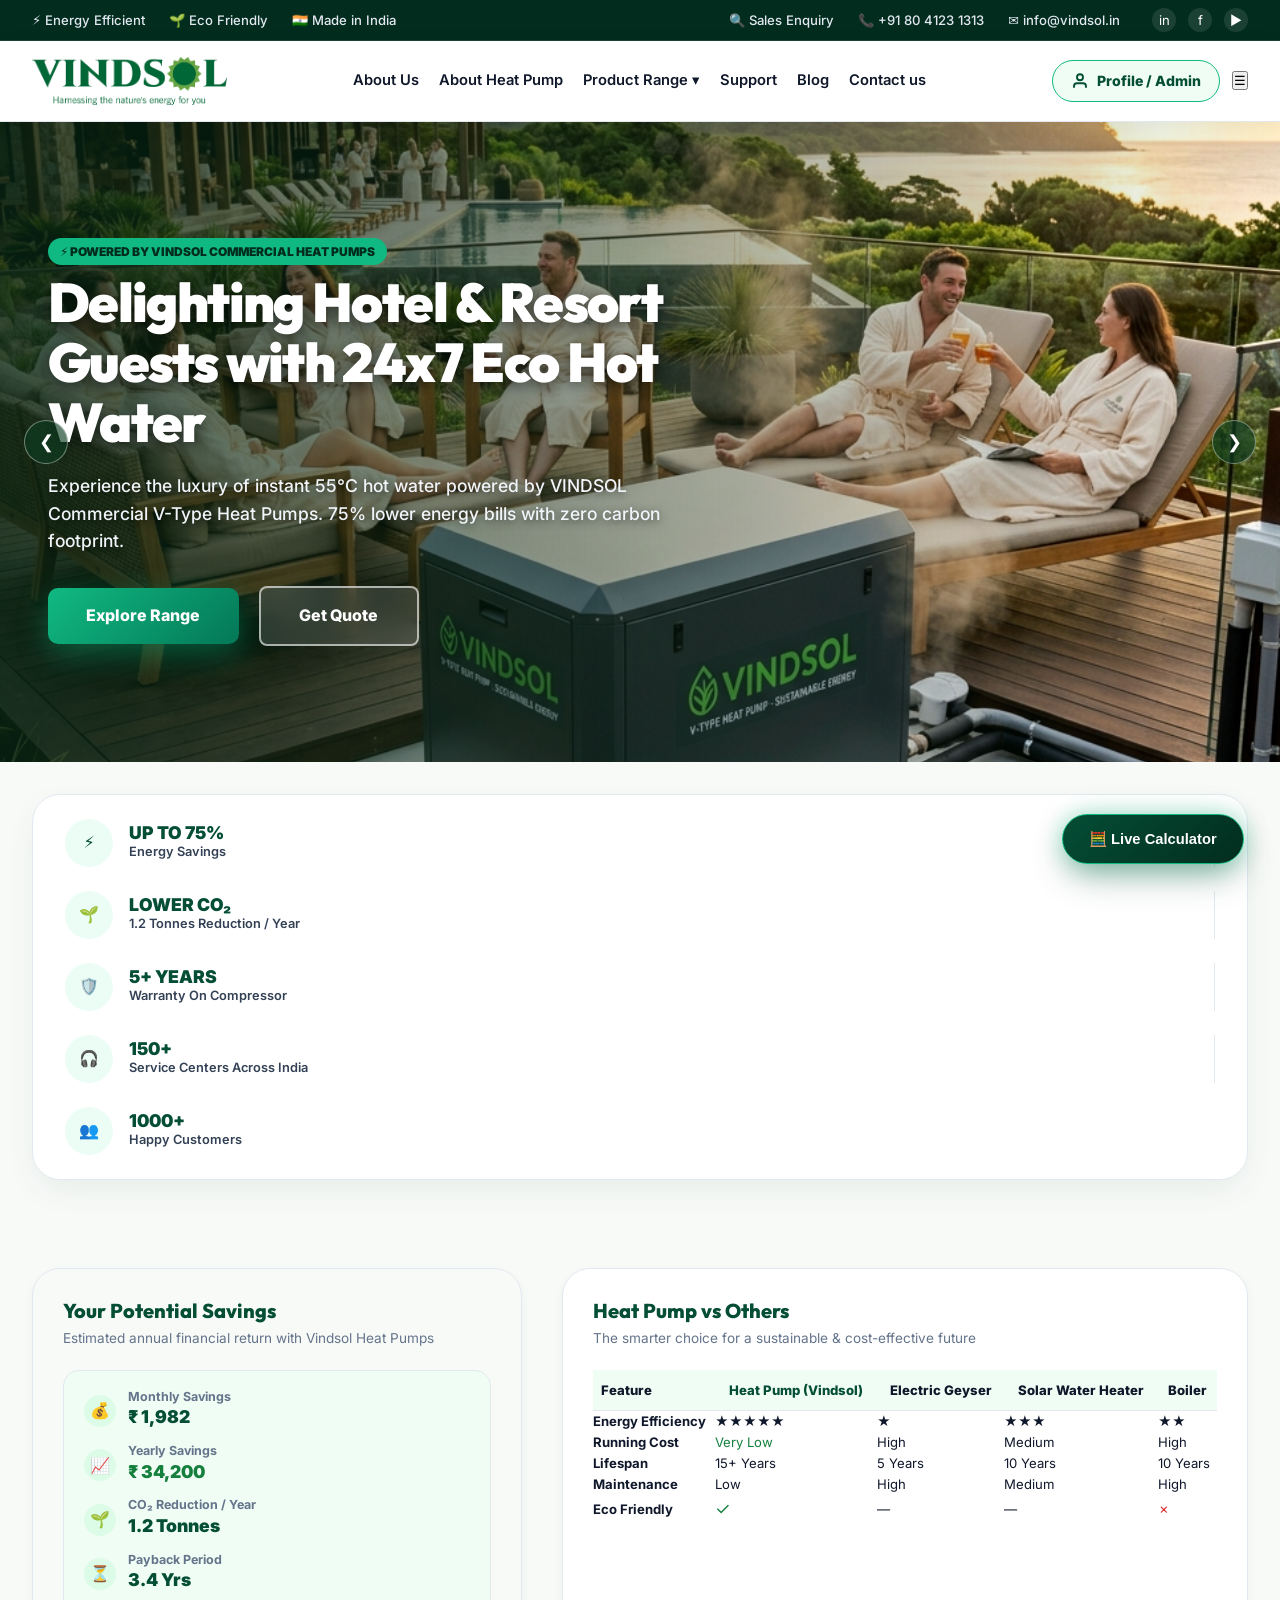
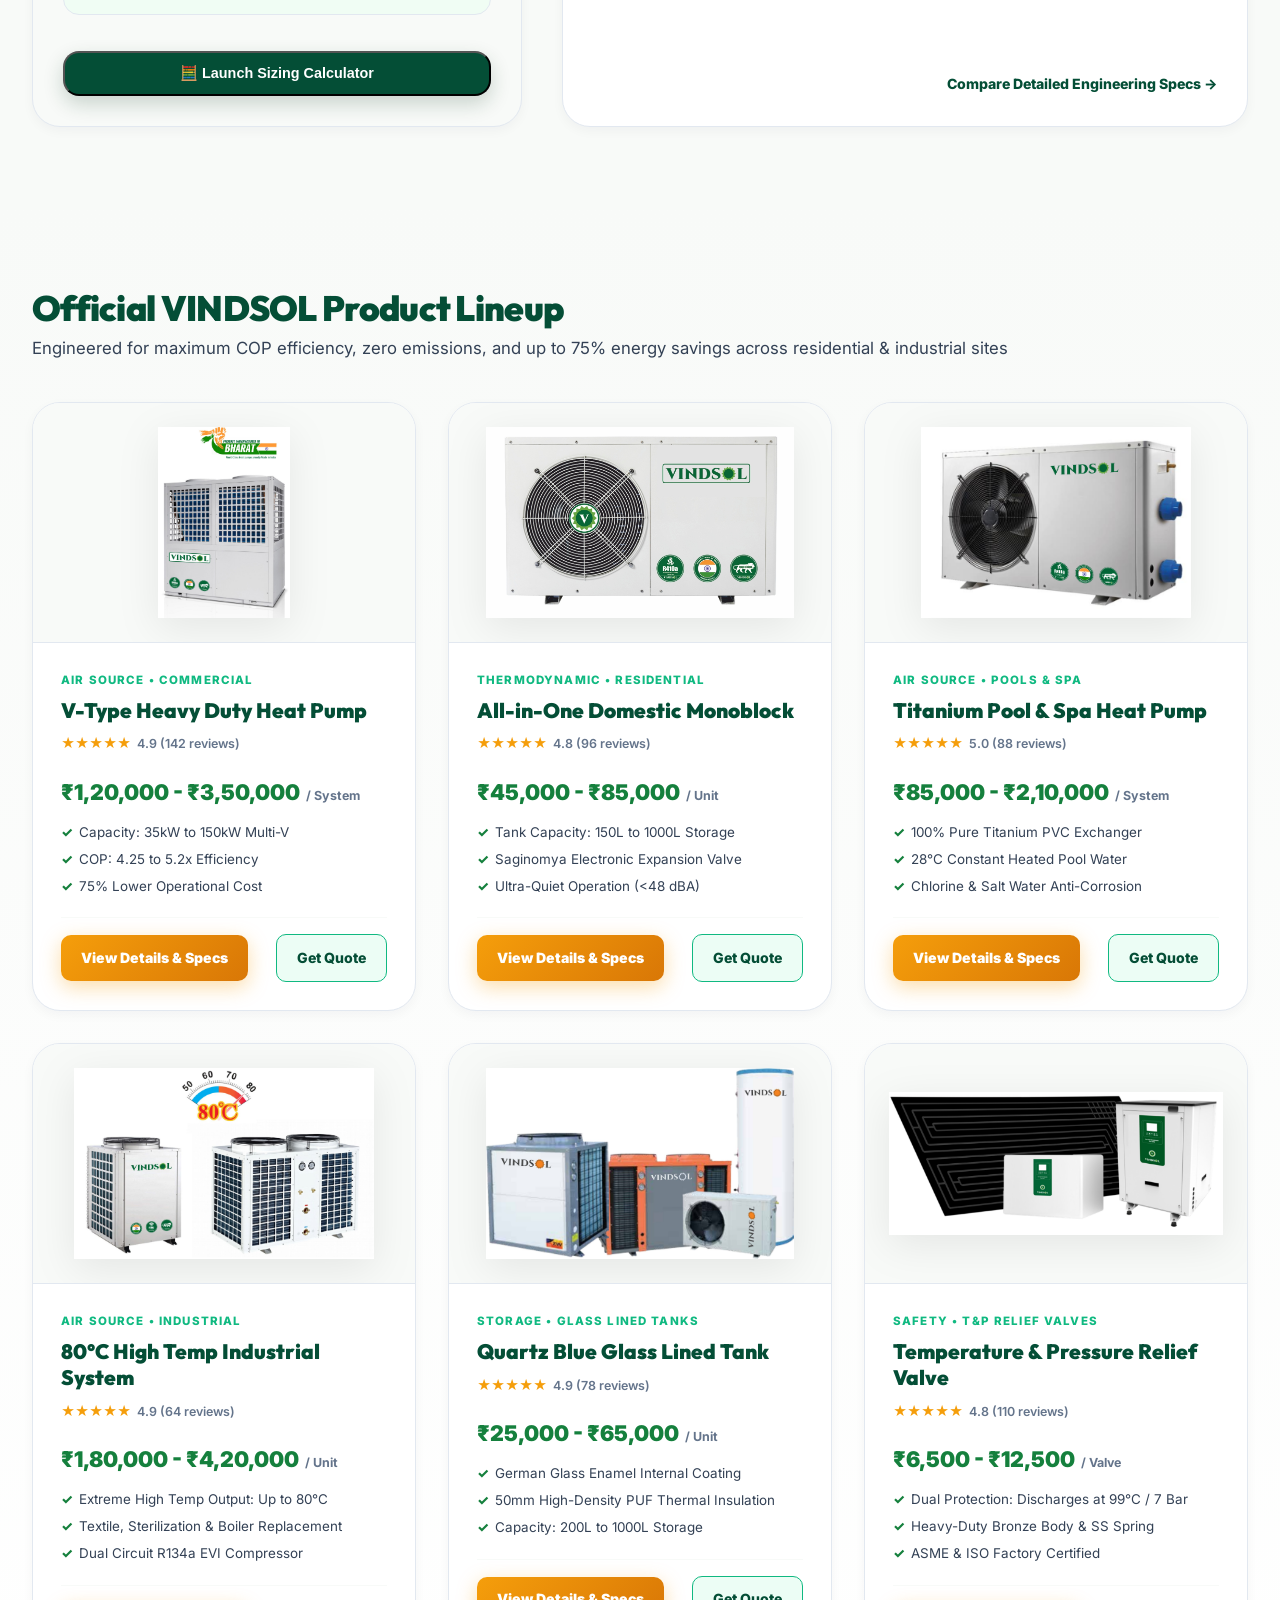
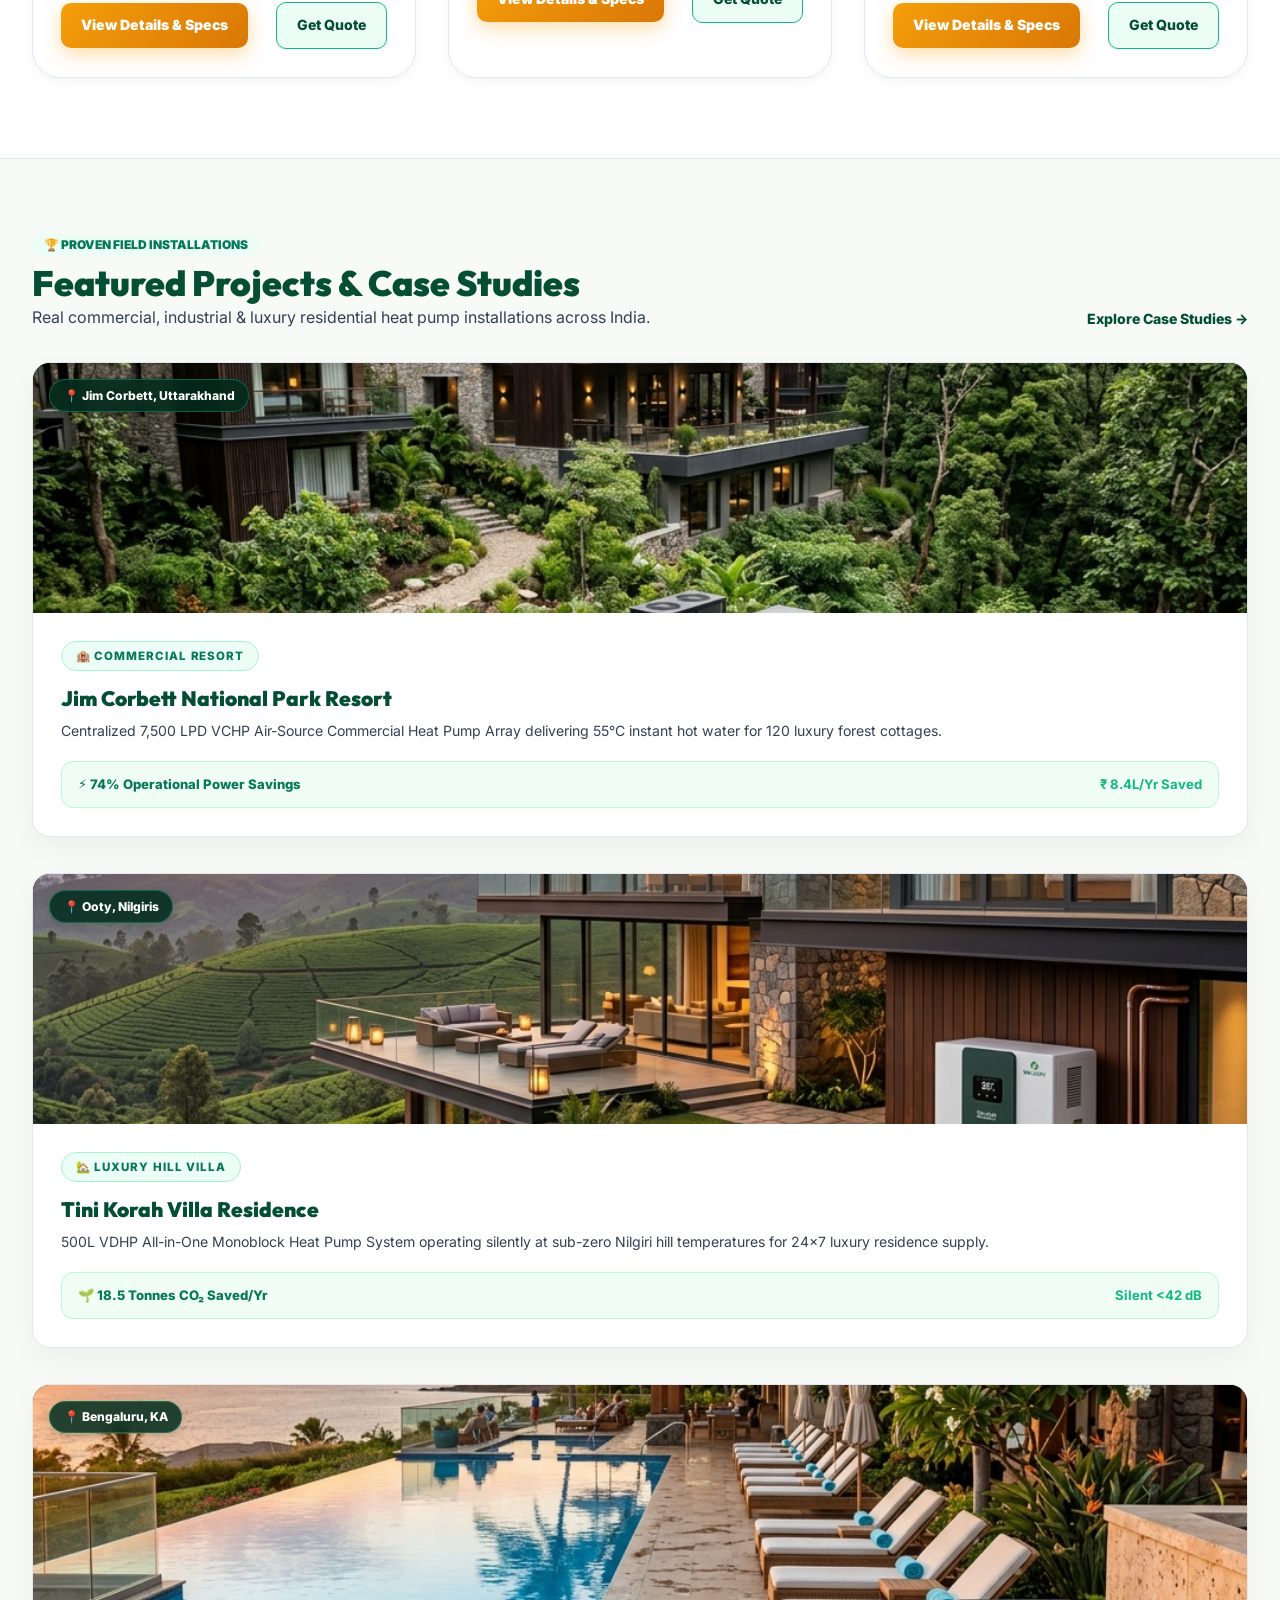
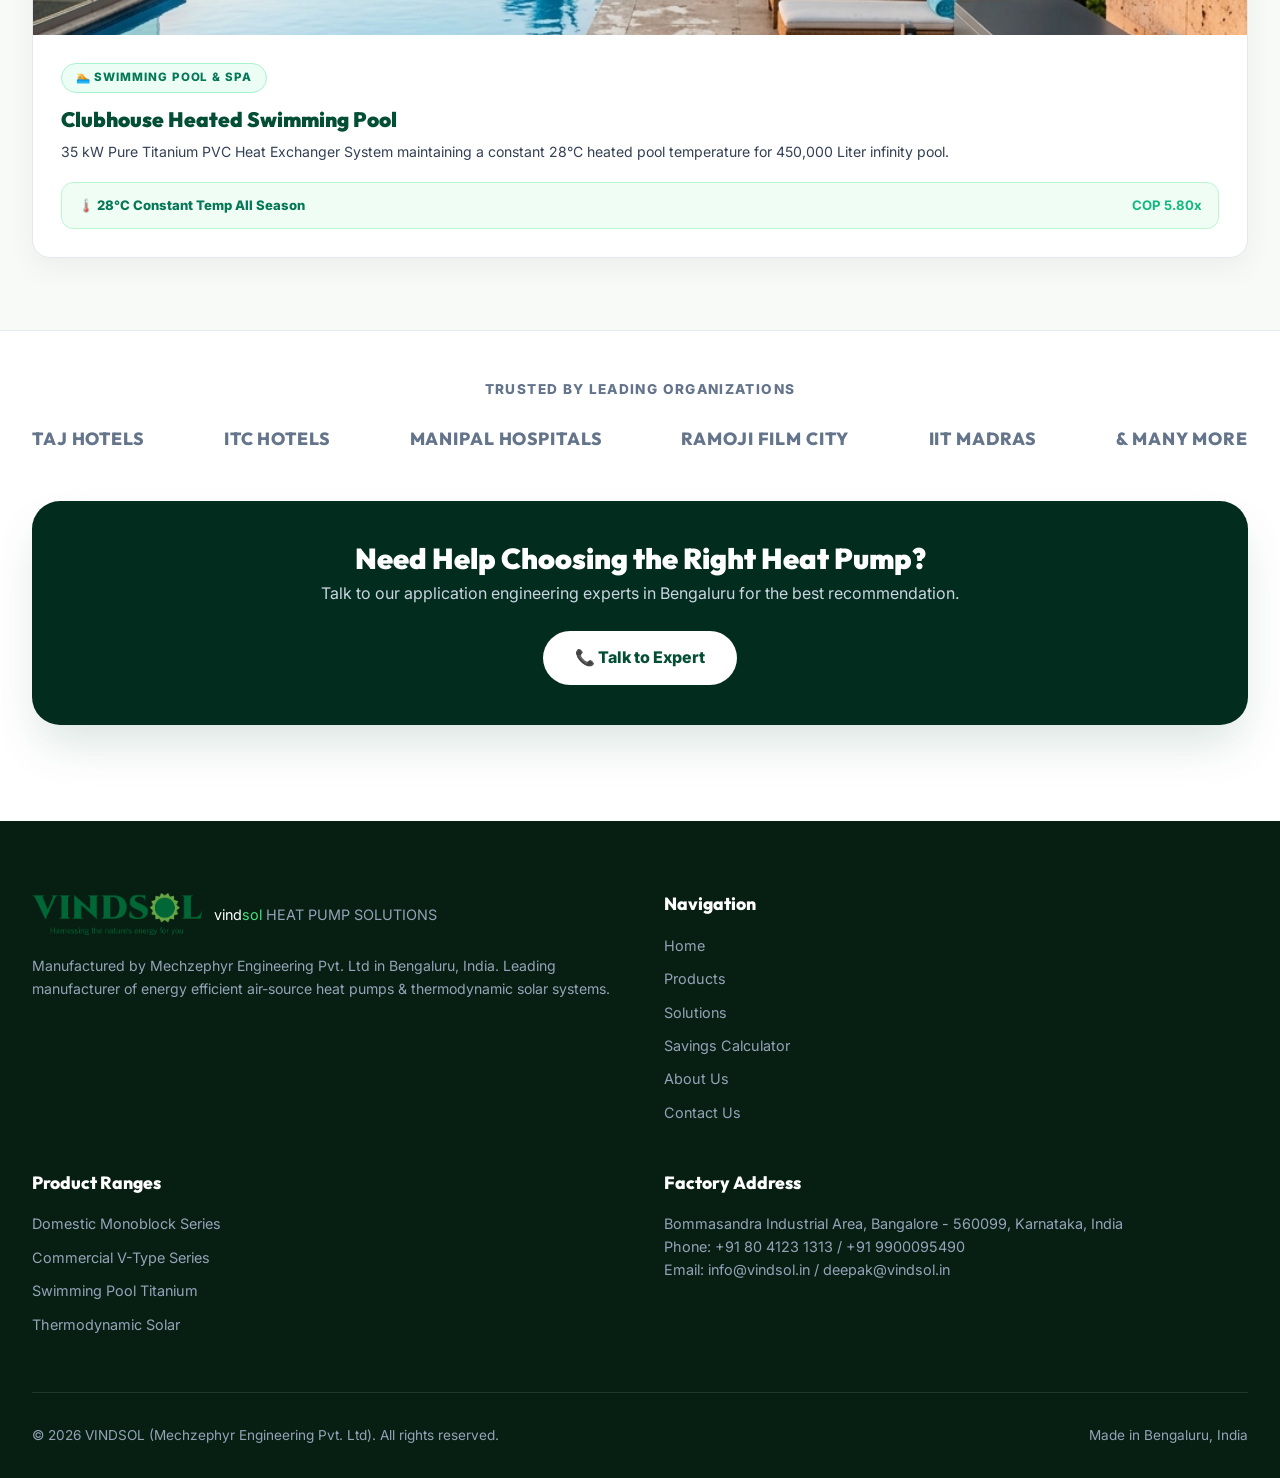
==== index.html @ dac418d4 "Update Hero Ad Slider and Featured Projects to highlight VINDSOL heat pump units powering real custo" ====
<!DOCTYPE html>
<html lang="en">
<head>
  <meta charset="UTF-8">
  <meta name="viewport" content="width=device-width, initial-scale=1.0">
  <title>Vindsol - Intelligent Air-Source Heat Pump Solutions | Mechzephyr Engineering</title>
  <meta name="description" content="Save up to 75% energy with Vindsol Air Source Heat Pumps. Manufacturer of domestic, commercial, and swimming pool heat pumps in Bengaluru, India.">
  <link rel="stylesheet" href="css/style.css">
</head>
<body>

  <!-- =========================================================================
       1. TOP UTILITY ANNOUNCEMENT BAR
       ========================================================================= -->
  <div class="top-bar">
    <div class="container top-bar-container">
      <div class="top-bar-left">
        <span class="top-bar-item">⚡ Energy Efficient</span>
        <span class="top-bar-item">🌱 Eco Friendly</span>
        <span class="top-bar-item">🇮🇳 Made in India</span>
      </div>
      <div class="top-bar-right">
        <a href="contact.html" class="top-bar-item">🔍 Sales Enquiry</a>
        <a href="tel:+918041231313" class="top-bar-item">📞 +91 80 4123 1313</a>
        <a href="mailto:info@vindsol.in" class="top-bar-item">✉️ info@vindsol.in</a>
        <div class="social-links">
          <a href="#" aria-label="LinkedIn">in</a>
          <a href="#" aria-label="Facebook">f</a>
          <a href="#" aria-label="YouTube">▶</a>
        </div>
      </div>
    </div>
  </div>

  <!-- =========================================================================
       2. MAIN NAVIGATION HEADER
       ========================================================================= -->
  <header class="header">
    <div class="container nav-container">
      <a href="index.html" class="logo-brand" aria-label="VINDSOL Homepage">
        <img src="assets/images/vindsol-official-logo.png" alt="Vindsol Heat Pump Solutions" class="logo-img">
      </a>

      <nav aria-label="Main Navigation">
        <ul class="nav-menu">
          <li><a href="about.html" class="nav-link">About Us</a></li>
          <li><a href="sustainability.html" class="nav-link">About Heat Pump</a></li>
          <li class="nav-item-has-dropdown">
            <a href="products.html" class="nav-link">Product Range ▾</a>
            <div class="mega-dropdown-menu">
              <div class="mega-dropdown-sidebar">
                <div class="mega-tab-item active" data-tab="tab-air-source">
                  <span>Air Source Heat Pump</span>
                  <span>▸</span>
                </div>
                <div class="mega-tab-item" data-tab="tab-thermo">
                  <span>Thermodynamics Heat Pumps</span>
                  <span>▸</span>
                </div>
                <div class="mega-tab-item" data-tab="tab-tanks">
                  <span>Quartz Blue Glass Lined Storage Tank</span>
                  <span>▸</span>
                </div>
                <div class="mega-tab-item" data-tab="tab-accessories">
                  <span>Safety Accessories For Hot water Tank</span>
                  <span>▸</span>
                </div>
                <div class="mega-tab-item" data-tab="tab-sectors">
                  <span style="color: #10B981; font-weight: 800;">Explore By Interested Field</span>
                  <span>▸</span>
                </div>
              </div>

              <div class="mega-dropdown-content">
                <!-- Submenu 1: Air Source Heat Pump -->
                <div class="mega-sub-panel active" id="tab-air-source">
                  <a href="product-detail.html?id=dhw" class="mega-sub-item">
                    <strong>Domestic Hot Water Heat Pumps (DHW)</strong>
                    <p>100L to 500L monoblock & split residential units</p>
                  </a>
                  <a href="product-detail.html?id=commercial" class="mega-sub-item">
                    <strong>Commercial Industrial Heat Pumps</strong>
                    <p>Heavy-duty V-Type & 80°C high-temp systems for hotels & factories</p>
                  </a>
                  <a href="product-detail.html?id=pool" class="mega-sub-item">
                    <strong>Swimming pool Heat Pumps</strong>
                    <p>All-season 28°C constant temperature swimming pool heating</p>
                  </a>
                  <a href="product-detail.html?id=spa" class="mega-sub-item">
                    <strong>Spa and pool Heat Pumps</strong>
                    <p>100% Titanium tube-in-shell anti-corrosion heat exchangers</p>
                  </a>
                </div>

                <!-- Submenu 2: Thermodynamics Heat Pumps -->
                <div class="mega-sub-panel" id="tab-thermo">
                  <a href="sustainability.html" class="mega-sub-item">
                    <strong>About Thermodynamics heat pump Technology</strong>
                    <p>Dual-source heat technology combining solar panels & air heating</p>
                  </a>
                  <a href="product-detail.html?id=thermo-allinone" class="mega-sub-item">
                    <strong>All-in-one Thermodynamics Solar Heat Pump</strong>
                    <p>Integrated compact thermodynamic residential water heater</p>
                  </a>
                  <a href="product-detail.html?id=thermo-commercial" class="mega-sub-item">
                    <strong>Commercial thermodynamic Solar Heat Pumps</strong>
                    <p>Large-scale solar collector arrays for commercial hot water</p>
                  </a>
                </div>

                <!-- Submenu 3: Quartz Blue Glass Lined Storage Tank -->
                <div class="mega-sub-panel" id="tab-tanks">
                  <a href="product-detail.html?id=storage-tanks" class="mega-sub-item">
                    <strong>Quartz Blue Glass Lined Storage Tank</strong>
                    <p>German enamel lining with 50mm PUF thermal insulation (200L - 1000L)</p>
                  </a>
                </div>

                <!-- Submenu 4: Safety Accessories -->
                <div class="mega-sub-panel" id="tab-accessories">
                  <a href="product-detail.html?id=vacuum-valve" class="mega-sub-item">
                    <strong>Vacuum Relief Valve</strong>
                    <p>Prevents internal vacuum collapse in hot water storage vessels</p>
                  </a>
                  <a href="product-detail.html?id=tp-valve" class="mega-sub-item">
                    <strong>Temperature & Pressure Relief Valve</strong>
                    <p>Dual safety pressure & thermal discharge relief protection</p>
                  </a>
                </div>

                <!-- Submenu 5: Application Sector Fields -->
                <div class="mega-sub-panel" id="tab-sectors">
                  <a href="products.html?sector=schools" class="mega-sub-item">
                    <strong>🏫 Schools &amp; Colleges</strong>
                    <p>Centralized eco-campus hot water &amp; hostel solutions</p>
                  </a>
                  <a href="products.html?sector=hotels" class="mega-sub-item">
                    <strong>🏨 Hotels &amp; Resorts</strong>
                    <p>High LPD heavy-duty V-type central heating systems</p>
                  </a>
                  <a href="products.html?sector=hospitals" class="mega-sub-item">
                    <strong>🏥 Hospitals &amp; Healthcare</strong>
                    <p>24/7 continuous 60°C sanitized hot water supply</p>
                  </a>
                  <a href="products.html?sector=pools" class="mega-sub-item">
                    <strong>🏊 Swimming Pools &amp; Sports Aquatics</strong>
                    <p>Titanium heat pumps for 28°C heated pools all season</p>
                  </a>
                  <a href="products.html?sector=industrial" class="mega-sub-item">
                    <strong>🏭 Industrial &amp; Dairies</strong>
                    <p>80°C extreme high-temp process water heat pumps</p>
                  </a>
                  <a href="products.html?sector=residential" class="mega-sub-item">
                    <strong>🏡 Residential Villas &amp; Apartments</strong>
                    <p>Silent monoblock all-in-one heat pump water heaters</p>
                  </a>
                </div>

              </div>
            </div>
          </li>
          <li><a href="support.html" class="nav-link">Support</a></li>
          <li><a href="blog.html" class="nav-link">Blog</a></li>
          <li><a href="contact.html" class="nav-link">Contact us</a></li>
        </ul>
      </nav>

      <div style="display: flex; align-items: center; gap: 0.75rem;">
        <a href="profile.html" class="nav-profile-btn" aria-label="User Profile">
          <svg width="18" height="18" viewBox="0 0 24 24" fill="none" stroke="currentColor" stroke-width="2.5"><path d="M20 21v-2a4 4 0 0 0-4-4H8a4 4 0 0 0-4 4v2"/><circle cx="12" cy="7" r="4"/></svg>
          <span>Profile / Admin</span>
        </a>
        <button class="mobile-toggle" aria-label="Toggle Navigation Menu">☰</button>
      </div>
    </div>
  </header>

  <!-- =========================================================================
       3. HERO LANDING SECTION
       ========================================================================= -->
  <!-- =========================================================================
       3. FULL-WIDTH ADVERTISING HERO BANNER SLIDER (Matching Reference Image)
       ========================================================================= -->
  <!-- =========================================================================
       3. FULL-WIDTH ULTRA HD ADVERTISING HERO SLIDER
       ========================================================================= -->
  <section class="hero-banner-slider" id="heroAdSlider">
    <!-- Slide 1: Hotel & Resort Customer Enjoyment Powered by VINDSOL -->
    <div class="hero-banner-slide active">
      <img src="assets/images/vindsol-resort-enjoying.png" alt="Happy Resort Guests Enjoying Hot Water Comfort Powered by VINDSOL" class="hero-banner-bg">
      <div class="hero-banner-content-wrapper">
        <div class="container hero-banner-container">
          <div class="hero-banner-text-box">
            <span style="background: #10B981; color: #022C1E; font-size: 0.75rem; font-weight: 900; padding: 0.25rem 0.75rem; border-radius: 99px; text-transform: uppercase; display: inline-block; margin-bottom: 0.5rem;">
              ⚡ POWERED BY VINDSOL COMMERCIAL HEAT PUMPS
            </span>
            <h1 class="hero-banner-title">Delighting Hotel &amp; Resort Guests with 24x7 Eco Hot Water</h1>

            <p class="hero-banner-description">
              Experience the luxury of instant 55°C hot water powered by VINDSOL Commercial V-Type Heat Pumps. 75% lower energy bills with zero carbon footprint.
            </p>

            <div class="hero-banner-buttons">
              <a href="products.html" class="btn-banner-green">Explore Range</a>
              <a href="contact.html" class="btn-banner-outline">Get Quote</a>
            </div>
          </div>
        </div>
      </div>
    </div>

    <!-- Slide 2: Villa Residence Family Enjoyment Powered by VINDSOL -->
    <div class="hero-banner-slide">
      <img src="assets/images/vindsol-villa-enjoying.png" alt="Happy Family Enjoying Cozy Hot Water Comfort Powered by VINDSOL Monoblock" class="hero-banner-bg">
      <div class="hero-banner-content-wrapper">
        <div class="container hero-banner-container">
          <div class="hero-banner-text-box">
            <span style="background: #10B981; color: #022C1E; font-size: 0.75rem; font-weight: 900; padding: 0.25rem 0.75rem; border-radius: 99px; text-transform: uppercase; display: inline-block; margin-bottom: 0.5rem;">
              🌱 SILENT RESIDENTIAL MONOBLOCK TECHNOLOGY
            </span>
            <h1 class="hero-banner-title">Whisper-Quiet Hot Water Luxury for Modern Villas</h1>

            <p class="hero-banner-description">
              Vindsol Monoblock Water Heaters deliver uninterrupted hot water for luxury hill villas and independent homes, even at sub-zero temperatures.
            </p>

            <div class="hero-banner-buttons">
              <a href="products.html" class="btn-banner-green">Explore Range</a>
              <a href="contact.html" class="btn-banner-outline">Get Quote</a>
            </div>
          </div>
        </div>
      </div>
    </div>

    <!-- Slide 3: Heated Swimming Pool Enjoyment Powered by VINDSOL -->
    <div class="hero-banner-slide">
      <img src="assets/images/vindsol-pool-enjoying.png" alt="Resort Swimming Pool Guests Enjoying Warm 28C Heated Water Powered by VINDSOL" class="hero-banner-bg">
      <div class="hero-banner-content-wrapper">
        <div class="container hero-banner-container">
          <div class="hero-banner-text-box">
            <span style="background: #10B981; color: #022C1E; font-size: 0.75rem; font-weight: 900; padding: 0.25rem 0.75rem; border-radius: 99px; text-transform: uppercase; display: inline-block; margin-bottom: 0.5rem;">
              🏊 365-DAY HEATED POOL HAPPINESS
            </span>
            <h1 class="hero-banner-title">Enjoy 28°C Constant Heated Pool Water All Year</h1>

            <p class="hero-banner-description">
              Extend your swimming season through cold winters with VINDSOL Titanium Exchanger Pool Heat Pumps. Pure Titanium anti-corrosion protection.
            </p>

            <div class="hero-banner-buttons">
              <a href="products.html?sector=pools" class="btn-banner-green">Explore Pool Range</a>
              <a href="contact.html" class="btn-banner-outline">Get Quote</a>
            </div>
          </div>
        </div>
      </div>
    </div>

    <!-- Navigation Edge Arrows -->
    <button class="banner-arrow-btn banner-arrow-prev" id="heroSlidePrev" aria-label="Previous Slide">❮</button>
    <button class="banner-arrow-btn banner-arrow-next" id="heroSlideNext" aria-label="Next Slide">❯</button>
  </section>

  <!-- =========================================================================
       4. FLOATING KEY STATS STRIP
       ========================================================================= -->
  <div class="stats-strip-section">
    <div class="container">
      <div class="stats-card-row">
        
        <div class="stat-box">
          <div class="stat-box-icon">⚡</div>
          <div class="stat-box-content">
            <span class="stat-box-title">UP TO 75%</span>
            <span class="stat-box-desc">Energy Savings</span>
          </div>
        </div>

        <div class="stat-box">
          <div class="stat-box-icon">🌱</div>
          <div class="stat-box-content">
            <span class="stat-box-title">LOWER CO₂</span>
            <span class="stat-box-desc">1.2 Tonnes Reduction / Year</span>
          </div>
        </div>

        <div class="stat-box">
          <div class="stat-box-icon">🛡️</div>
          <div class="stat-box-content">
            <span class="stat-box-title">5+ YEARS</span>
            <span class="stat-box-desc">Warranty On Compressor</span>
          </div>
        </div>

        <div class="stat-box">
          <div class="stat-box-icon">🎧</div>
          <div class="stat-box-content">
            <span class="stat-box-title">150+</span>
            <span class="stat-box-desc">Service Centers Across India</span>
          </div>
        </div>

        <div class="stat-box">
          <div class="stat-box-icon">👥</div>
          <div class="stat-box-content">
            <span class="stat-box-title">1000+</span>
            <span class="stat-box-desc">Happy Customers</span>
          </div>
        </div>

      </div>
    </div>
  </div>

  <!-- =========================================================================
       5. SPACIOUS 2-COLUMN DASHBOARD GRID
       ========================================================================= -->
  <section class="grid-dashboard-section" id="calculator">
    <div class="container">
      <div class="dashboard-2col-grid">
        
        <!-- Column 1: Your Potential Savings Output Card -->
        <div class="dashboard-card" style="background-color: #F8FAF8;">
          <div>
            <h3 class="dashboard-card-title" style="color: var(--color-primary);">Your Potential Savings</h3>
            <p class="dashboard-card-sub">Estimated annual financial return with Vindsol Heat Pumps</p>

            <div class="savings-metric-box">
              <div class="metric-row">
                <div class="metric-icon">💰</div>
                <div class="metric-info">
                  <label>Monthly Savings</label>
                  <strong id="monthlySavingsVal">₹ 2,850</strong>
                </div>
              </div>

              <div class="metric-row">
                <div class="metric-icon">📈</div>
                <div class="metric-info">
                  <label>Yearly Savings</label>
                  <strong id="yearlySavingsVal" style="color: #15803D;">₹ 34,200</strong>
                </div>
              </div>

              <div class="metric-row">
                <div class="metric-icon">🌱</div>
                <div class="metric-info">
                  <label>CO₂ Reduction / Year</label>
                  <strong id="co2ReductionVal">1.2 Tonnes</strong>
                </div>
              </div>

              <div class="metric-row">
                <div class="metric-icon">⏳</div>
                <div class="metric-info">
                  <label>Payback Period</label>
                  <strong id="paybackPeriodVal">2.3 Years</strong>
                </div>
              </div>
            </div>
          </div>

          <div style="display: flex; gap: 0.75rem; align-items: center; margin-top: 1rem;">
            <button class="btn-primary open-calc-modal" style="width: 100%; justify-content: center; font-size: 0.9rem; padding: 0.75rem 1rem;">
              🧮 Launch Sizing Calculator
            </button>
          </div>
        </div>

        <!-- Column 2: Heat Pump vs Others Comparison Table -->
        <div class="dashboard-card">
          <div>
            <h3 class="dashboard-card-title">Heat Pump vs Others</h3>
            <p class="dashboard-card-sub">The smarter choice for a sustainable &amp; cost-effective future</p>

            <table class="comp-table">
              <thead>
                <tr>
                  <th>Feature</th>
                  <th style="color: var(--color-primary);">Heat Pump (Vindsol)</th>
                  <th>Electric Geyser</th>
                  <th>Solar Water Heater</th>
                  <th>Boiler</th>
                </tr>
              </thead>
              <tbody>
                <tr>
                  <td>Energy Efficiency</td>
                  <td class="highlight-vindsol">★★★★★</td>
                  <td>★</td>
                  <td>★★★</td>
                  <td>★★</td>
                </tr>
                <tr>
                  <td>Running Cost</td>
                  <td class="highlight-vindsol" style="color: #15803D;">Very Low</td>
                  <td>High</td>
                  <td>Medium</td>
                  <td>High</td>
                </tr>
                <tr>
                  <td>Lifespan</td>
                  <td class="highlight-vindsol">15+ Years</td>
                  <td>5 Years</td>
                  <td>10 Years</td>
                  <td>10 Years</td>
                </tr>
                <tr>
                  <td>Maintenance</td>
                  <td class="highlight-vindsol">Low</td>
                  <td>High</td>
                  <td>Medium</td>
                  <td>High</td>
                </tr>
                <tr>
                  <td>Eco Friendly</td>
                  <td class="highlight-vindsol" style="color: #15803D; font-size: 1.1rem;">✓</td>
                  <td>—</td>
                  <td>—</td>
                  <td style="color: #DC2626;">✗</td>
                </tr>
              </tbody>
            </table>
          </div>

          <div style="margin-top: 1rem; text-align: right;">
            <a href="sustainability.html" class="card-bottom-link">
              Compare Detailed Engineering Specs →
            </a>
          </div>
        </div>

      </div>
    </div>
  </section>

  <!-- =========================================================================
       FLOATING CALCULATOR MODAL & TRIGGER BUTTON
       ========================================================================= -->
  <button class="floating-calc-trigger open-calc-modal" aria-label="Open Savings Calculator">
    🧮 Live Calculator
  </button>

  <div class="calc-modal-overlay" id="calcModalOverlay">
    <div class="calc-modal-card">
      <button class="calc-modal-close" id="closeCalcModalBtn" aria-label="Close Calculator Modal">&times;</button>
      
      <div style="margin-bottom: 1.25rem; display: flex; align-items: center; justify-content: space-between; flex-wrap: wrap; gap: 1rem; border-bottom: 2px solid #E2E8F0; padding-bottom: 0.85rem;">
        <div>
          <div class="blueprint-tag">OFFICIAL VINDSOL PROFORMA QUOTATION CALCULATOR</div>
          <h3 style="font-size: 1.6rem; font-weight: 900; color: var(--color-primary); margin-top: 0.25rem;">Instant Proforma Quotation &amp; Sizing Hub</h3>
        </div>
        <div style="text-align: right; font-size: 0.8rem; font-weight: 700; color: var(--text-muted);">
          <div>Ref: <strong style="color: var(--color-primary);" id="quoteRefNo">VIN/2026/QT-8421</strong></div>
          <div>Date: <strong id="quoteDate">05 Aug 2026</strong></div>
        </div>
      </div>

      <!-- Customer Details Header Inputs -->
      <div style="background: #F8FAF8; border: 1px solid var(--border-soft); border-radius: 10px; padding: 0.85rem 1rem; margin-bottom: 1.25rem; display: grid; grid-template-columns: repeat(3, 1fr); gap: 0.85rem;">
        <div>
          <label style="font-size: 0.75rem; font-weight: 700; color: var(--text-muted); display: block;" for="custName">Customer / Company Name</label>
          <input type="text" id="custName" class="form-input-custom" value="Royal Palms Hotel" style="padding: 0.4rem 0.6rem; font-size: 0.85rem;">
        </div>
        <div>
          <label style="font-size: 0.75rem; font-weight: 700; color: var(--text-muted); display: block;" for="custMobile">WhatsApp / Phone No</label>
          <input type="text" id="custMobile" class="form-input-custom" value="+91 98765 43210" style="padding: 0.4rem 0.6rem; font-size: 0.85rem;">
        </div>
        <div>
          <label style="font-size: 0.75rem; font-weight: 700; color: var(--text-muted); display: block;" for="custCity">Site Location / City</label>
          <input type="text" id="custCity" class="form-input-custom" value="Bengaluru, KA" style="padding: 0.4rem 0.6rem; font-size: 0.85rem;">
        </div>
      </div>

      <!-- Mode Switcher Tabs -->
      <div class="calc-nav-tabs">
        <button class="calc-nav-btn active" data-calc-tab="tab-comm-calc">
          🏢 Commercial Hot Water Quote
        </button>
        <button class="calc-nav-btn" data-calc-tab="tab-pool-calc">
          🏊 Swimming Pool &amp; Spa Quote
        </button>
        <button class="calc-nav-btn" data-calc-tab="tab-dom-calc">
          🏠 Residential Domestic Quote
        </button>
        <button class="calc-nav-btn" data-calc-tab="tab-custom-calc" style="color: #FFD700; font-weight: 900;">
          🛠️ Custom Special Product Request
        </button>
      </div>

      <!-- TAB 1: Commercial Hot Water Sizer & Quote -->
      <div class="calc-tab-pane active" id="tab-comm-calc">
        <div class="calc-grid-layout">
          
          <div class="calc-input-box">
            <h4 style="font-size: 0.95rem; font-weight: 800; color: #15803D; margin-bottom: 0.85rem;">1. Operating Thermal Parameters</h4>
            
            <div class="form-field-group">
              <label class="form-label-custom" for="commVolume">Daily Hot Water Demand (Liters / Day)</label>
              <input type="number" id="commVolume" class="form-input-custom" value="1000" step="100">
            </div>

            <div style="display: grid; grid-template-columns: 1fr 1fr; gap: 0.85rem;">
              <div class="form-field-group">
                <label class="form-label-custom" for="commT1">Cold Water In (°C)</label>
                <input type="number" id="commT1" class="form-input-custom" value="20" step="1">
              </div>
              <div class="form-field-group">
                <label class="form-label-custom" for="commT2">Target Hot Water (°C)</label>
                <input type="number" id="commT2" class="form-input-custom" value="55" step="1">
              </div>
            </div>

            <div style="display: grid; grid-template-columns: 1fr 1fr; gap: 0.85rem;">
              <div class="form-field-group">
                <label class="form-label-custom" for="commHT">Heating Window (Hrs/Day)</label>
                <input type="number" id="commHT" class="form-input-custom" value="8" step="0.5">
              </div>
              <div class="form-field-group">
                <label class="form-label-custom" for="commTariff">Tariff Rate (₹ / kWh)</label>
                <input type="number" id="commTariff" class="form-input-custom" value="8.00" step="0.25">
              </div>
            </div>
          </div>

          <div class="calc-results-box">
            <div class="calc-results-title">
              <span>Proforma Quotation Breakdown</span>
              <span>⚡ COP 4.25x</span>
            </div>

            <div class="calc-metric-grid">
              <div class="calc-metric-card">
                <span class="calc-metric-label">Required Heat Pump</span>
                <div class="calc-metric-val" id="commKWVal">5.1 kW</div>
              </div>
              <div class="calc-metric-card">
                <span class="calc-metric-label">Daily Net Load</span>
                <div class="calc-metric-val" id="commKcalVal">41 kWh/day</div>
              </div>
            </div>

            <!-- Bill of Materials (BOM) Itemized Quotation Table -->
            <table class="quote-bom-table">
              <thead>
                <tr>
                  <th>Equipment Description</th>
                  <th style="text-align: right;">Amount (₹)</th>
                </tr>
              </thead>
              <tbody id="commBomTableBody">
                <tr>
                  <td>VDHP 11000 MB Monoblock (10 kW)</td>
                  <td style="text-align: right;">₹ 98,000</td>
                </tr>
                <tr>
                  <td>Quartz Blue Glass Tank (1000L)</td>
                  <td style="text-align: right;">₹ 45,000</td>
                </tr>
                <tr>
                  <td>Safety Valve Package (VRV + TPRV)</td>
                  <td style="text-align: right;">₹ 8,500</td>
                </tr>
                <tr>
                  <td>Freight &amp; Factory Commissioning</td>
                  <td style="text-align: right;">₹ 6,500</td>
                </tr>
                <tr class="quote-total-row">
                  <td>Total Investment Excl. Tax</td>
                  <td style="text-align: right;" id="commSubtotalVal">₹ 1,58,000</td>
                </tr>
                <tr class="quote-total-row" style="background: rgba(255, 215, 0, 0.2); color: #FFFFFF;">
                  <td>Grand Total (Incl. 18% GST)</td>
                  <td style="text-align: right; font-size: 1.15rem; color: #FFD700;" id="commGrandTotalVal">₹ 1,86,440</td>
                </tr>
              </tbody>
            </table>

            <div style="margin-top: 0.85rem; font-size: 0.8rem; color: #DCFCE7; display: flex; justify-content: space-between;">
              <span>Annual Power Savings: <strong style="color: #FFD700;" id="commYearlySavingsVal">₹ 1,04,076</strong></span>
              <span>ROI Payback: <strong style="color: #86EFAC;" id="commPaybackVal">0.9 Yrs</strong></span>
            </div>

            <div style="display: grid; grid-template-columns: 1fr 1fr 1.2fr; gap: 0.5rem; margin-top: 1.25rem;">
              <button onclick="window.print()" class="btn-buy-secondary" style="background: rgba(255,255,255,0.2); color: #FFF; border: 1px solid #FFF; padding: 0.6rem; font-size: 0.8rem; justify-content: center;">
                🖨️ Print PDF
              </button>
              <a href="#" id="commWaBtn" target="_blank" class="btn-buy-primary" style="background: #25D366; color: #FFF; border: none; padding: 0.6rem; font-size: 0.8rem; justify-content: center;">
                📱 WhatsApp
              </a>
              <button onclick="submitQuoteToVindsol('Commercial Hot Water')" class="btn-buy-primary" style="background: #10B981; color: #FFF; border: none; padding: 0.6rem; font-size: 0.8rem; justify-content: center; font-weight: 900;">
                📩 Submit to VINDSOL
              </button>
            </div>

          </div>

        </div>
      </div>

      <!-- TAB 2: Swimming Pool & Spa Quote -->
      <div class="calc-tab-pane" id="tab-pool-calc">
        <div class="calc-grid-layout">
          
          <div class="calc-input-box">
            <h4 style="font-size: 0.95rem; font-weight: 800; color: #15803D; margin-bottom: 0.85rem;">Pool Dimensions &amp; Environment</h4>
            
            <div class="form-field-group">
              <label class="form-label-custom" for="poolVol">Pool Volume (m³ / Cubic Meters)</label>
              <input type="number" id="poolVol" class="form-input-custom" value="100" step="10">
            </div>

            <div style="display: grid; grid-template-columns: 1fr 1fr; gap: 0.85rem;">
              <div class="form-field-group">
                <label class="form-label-custom" for="poolType">Pool Location</label>
                <select id="poolType" class="form-select-custom">
                  <option value="outdoor" selected>Outdoor Pool</option>
                  <option value="indoor">Indoor Pool</option>
                </select>
              </div>
              <div class="form-field-group">
                <label class="form-label-custom" for="poolAmb">Ambient Temp (°C)</label>
                <input type="number" id="poolAmb" class="form-input-custom" value="20" step="1">
              </div>
            </div>

            <div style="display: grid; grid-template-columns: 1fr 1fr; gap: 0.85rem;">
              <div class="form-field-group">
                <label class="form-label-custom" for="poolT2">Target Pool Temp (°C)</label>
                <input type="number" id="poolT2" class="form-input-custom" value="28" step="1">
              </div>
              <div class="form-field-group">
                <label class="form-label-custom" for="poolT1">Fresh Water Input (°C)</label>
                <input type="number" id="poolT1" class="form-input-custom" value="15" step="1">
              </div>
            </div>
          </div>

          <div class="calc-results-box">
            <div class="calc-results-title">
              <span>Titanium Pool Quotation</span>
              <span>🏊 Titanium Exchanger</span>
            </div>

            <div class="calc-metric-grid">
              <div class="calc-metric-card">
                <span class="calc-metric-label">Heat Load Capacity</span>
                <div class="calc-metric-val" id="poolKWVal">31.5 kW</div>
              </div>
              <div class="calc-metric-card">
                <span class="calc-metric-label">Initial Warmup</span>
                <div class="calc-metric-val" id="poolFHVal">23.0 kW</div>
              </div>
            </div>

            <table class="quote-bom-table">
              <thead>
                <tr>
                  <th>Equipment Description</th>
                  <th style="text-align: right;">Amount (₹)</th>
                </tr>
              </thead>
              <tbody id="poolBomTableBody">
                <tr>
                  <td>VPHP 3500 Pool Heater (35 kW Titanium)</td>
                  <td style="text-align: right;">₹ 1,95,000</td>
                </tr>
                <tr>
                  <td>Titanium Water Heat Exchanger Circuit</td>
                  <td style="text-align: right;">Included</td>
                </tr>
                <tr>
                  <td>Freight &amp; Commissioning</td>
                  <td style="text-align: right;">₹ 8,500</td>
                </tr>
                <tr class="quote-total-row">
                  <td>Subtotal Excl. Tax</td>
                  <td style="text-align: right;" id="poolSubtotalVal">₹ 2,03,500</td>
                </tr>
                <tr class="quote-total-row" style="background: rgba(255, 215, 0, 0.2); color: #FFFFFF;">
                  <td>Grand Total (Incl. 18% GST)</td>
                  <td style="text-align: right; font-size: 1.15rem; color: #FFD700;" id="poolGrandTotalVal">₹ 2,40,130</td>
                </tr>
              </tbody>
            </table>

            <div style="display: grid; grid-template-columns: 1fr 1fr 1.2fr; gap: 0.5rem; margin-top: 1.25rem;">
              <button onclick="window.print()" class="btn-buy-secondary" style="background: rgba(255,255,255,0.2); color: #FFF; border: 1px solid #FFF; padding: 0.6rem; font-size: 0.8rem; justify-content: center;">
                🖨️ Print PDF
              </button>
              <a href="#" id="poolWaBtn" target="_blank" class="btn-buy-primary" style="background: #25D366; color: #FFF; border: none; padding: 0.6rem; font-size: 0.8rem; justify-content: center;">
                📱 WhatsApp
              </a>
              <button onclick="submitQuoteToVindsol('Swimming Pool & Spa')" class="btn-buy-primary" style="background: #10B981; color: #FFF; border: none; padding: 0.6rem; font-size: 0.8rem; justify-content: center; font-weight: 900;">
                📩 Submit to VINDSOL
              </button>
            </div>

          </div>

        </div>
      </div>

      <!-- TAB 3: Residential Domestic Quote -->
      <div class="calc-tab-pane" id="tab-dom-calc">
        <div class="calc-grid-layout">
          
          <div class="calc-input-box">
            <h4 style="font-size: 0.95rem; font-weight: 800; color: #15803D; margin-bottom: 0.85rem;">Residential Water Usage</h4>
            
            <div class="form-field-group">
              <label class="form-label-custom" for="calcPeople">Family Size / Occupants</label>
              <input type="number" id="calcPeople" class="form-input-custom" value="4" min="1" max="50">
            </div>

            <div class="form-field-group">
              <label class="form-label-custom" for="calcLitres">Daily Hot Water Demand (Liters)</label>
              <input type="number" id="calcLitres" class="form-input-custom" value="200" step="50">
            </div>

            <div style="display: grid; grid-template-columns: 1fr 1fr; gap: 0.85rem;">
              <div class="form-field-group">
                <label class="form-label-custom" for="calcHeaterType">Existing System</label>
                <select id="calcHeaterType" class="form-select-custom">
                  <option value="geyser" selected>Electric Geyser (0.9)</option>
                  <option value="boiler">Diesel Boiler (0.7)</option>
                  <option value="solar">Solar Backup (1.5)</option>
                </select>
              </div>
              <div class="form-field-group">
                <label class="form-label-custom" for="calcTariff">Tariff (₹/kWh)</label>
                <input type="number" id="calcTariff" class="form-input-custom" value="8.00" step="0.25">
              </div>
            </div>
          </div>

          <div class="calc-results-box">
            <div class="calc-results-title">
              <span>Domestic Monoblock Quote</span>
              <span>🏠 Residential</span>
            </div>

            <div class="calc-metric-grid">
              <div class="calc-metric-card">
                <span class="calc-metric-label">Monthly Savings</span>
                <div class="calc-metric-val" id="monthlySavingsVal" style="color: #86EFAC;">₹ 1,922</div>
              </div>
              <div class="calc-metric-card">
                <span class="calc-metric-label">Est. Payback</span>
                <div class="calc-metric-val" id="paybackPeriodVal">2.8 Years</div>
              </div>
            </div>

            <table class="quote-bom-table">
              <thead>
                <tr>
                  <th>Equipment Description</th>
                  <th style="text-align: right;">Amount (₹)</th>
                </tr>
              </thead>
              <tbody id="domBomTableBody">
                <tr>
                  <td>VDHP 4500 MB All-in-One (200L)</td>
                  <td style="text-align: right;">₹ 65,000</td>
                </tr>
                <tr>
                  <td>Standard Installation &amp; Piping Kit</td>
                  <td style="text-align: right;">₹ 4,500</td>
                </tr>
                <tr class="quote-total-row">
                  <td>Subtotal Excl. Tax</td>
                  <td style="text-align: right;" id="domSubtotalVal">₹ 69,500</td>
                </tr>
                <tr class="quote-total-row" style="background: rgba(255, 215, 0, 0.2); color: #FFFFFF;">
                  <td>Grand Total (Incl. 18% GST)</td>
                  <td style="text-align: right; font-size: 1.15rem; color: #FFD700;" id="domGrandTotalVal">₹ 82,010</td>
                </tr>
              </tbody>
            </table>

            <div style="display: grid; grid-template-columns: 1fr 1fr 1.2fr; gap: 0.5rem; margin-top: 1.25rem;">
              <button onclick="window.print()" class="btn-buy-secondary" style="background: rgba(255,255,255,0.2); color: #FFF; border: 1px solid #FFF; padding: 0.6rem; font-size: 0.8rem; justify-content: center;">
                🖨️ Print PDF
              </button>
              <a href="#" id="domWaBtn" target="_blank" class="btn-buy-primary" style="background: #25D366; color: #FFF; border: none; padding: 0.6rem; font-size: 0.8rem; justify-content: center;">
                📱 WhatsApp
              </a>
              <button onclick="submitQuoteToVindsol('Residential Domestic')" class="btn-buy-primary" style="background: #10B981; color: #FFF; border: none; padding: 0.6rem; font-size: 0.8rem; justify-content: center; font-weight: 900;">
                📩 Submit to VINDSOL
              </button>
            </div>

          </div>

        </div>
      </div>

      <!-- TAB 4: Custom Special Products Engineering Request -->
      <div class="calc-tab-pane" id="tab-custom-calc">
        <div style="background: #022C1E; color: #FFF; border-radius: 16px; padding: 2rem;">
          <div style="text-align: center; margin-bottom: 1.5rem;">
            <span style="background: #10B981; color: #022C1E; font-size: 0.75rem; font-weight: 900; padding: 0.25rem 0.75rem; border-radius: 99px; text-transform: uppercase;">
              🛠️ Custom Special Engineering Request
            </span>
            <h3 style="font-size: 1.5rem; font-weight: 900; color: #FFF; margin-top: 0.5rem;">Need a Modified or Special Heat Pump Product?</h3>
            <p style="font-size: 0.9rem; color: #A7F3D0;">Enter your custom site specifications below. Our Factory Engineering Team will design and prepare a custom quotation.</p>
          </div>

          <form onsubmit="submitCustomSpecialRequest(event)" style="display: grid; grid-template-columns: 1fr 1fr; gap: 1rem;">
            <div class="form-field-group">
              <label class="form-label-custom" style="color: #E2E8F0;">Custom Requirement Name / Application</label>
              <input type="text" id="customAppName" required class="form-input-custom" placeholder="e.g. Dairy Pasteurization 85°C System / Resort Olympic Pool">
            </div>

            <div class="form-field-group">
              <label class="form-label-custom" style="color: #E2E8F0;">Target Heating Capacity (kW or Liters/Day)</label>
              <input type="text" id="customCapacity" required class="form-input-custom" placeholder="e.g. 150 kW or 15,000 Liters/Day">
            </div>

            <div class="form-field-group">
              <label class="form-label-custom" style="color: #E2E8F0;">Target Water Temperature (°C)</label>
              <input type="text" id="customTemp" required class="form-input-custom" placeholder="e.g. 75°C to 85°C">
            </div>

            <div class="form-field-group">
              <label class="form-label-custom" style="color: #E2E8F0;">Special Material / Fluid Requirements</label>
              <select id="customFluid" class="form-select-custom">
                <option value="Titanium PVC Shell">100% Pure Titanium PVC Shell (Pool/Saltwater)</option>
                <option value="Quartz Glass Lined Tank">Quartz Glass Enamel Internal Tank (Hard Water)</option>
                <option value="SS316L Stainless Steel">SS316L Stainless Steel Heat Exchanger (Dairy/Food)</option>
                <option value="High Temp EVI R134a">High Temp EVI R134a Dual Compressor Circuit</option>
              </select>
            </div>

            <div class="form-field-group" style="grid-column: span 2;">
              <label class="form-label-custom" style="color: #E2E8F0;">Detailed Site Notes &amp; Engineering Constraints</label>
              <textarea id="customNotes" class="form-input-custom" rows="3" placeholder="Describe roof space, electrical phase (Single 230V / 3-Phase 415V), plumbing diameter, or existing boiler backup details..."></textarea>
            </div>

            <div style="grid-column: span 2; margin-top: 0.5rem;">
              <button type="submit" class="btn-amazon-primary" style="width: 100%; padding: 0.85rem; font-size: 1rem; justify-content: center; background: linear-gradient(135deg, #10B981 0%, #047857 100%);">
                📩 Submit Custom Product Specification to VINDSOL Factory →
              </button>
            </div>
          </form>
        </div>
      </div>

    </div>
  </div>

  <!-- =========================================================================
       6. GRAND PRODUCT LINEUP SHOWCASE GALLERY
       ========================================================================= -->
  <section class="grand-products-section" id="product-lineup">
    <div class="container">
      <div class="section-header-compact">
        <h2>Official VINDSOL Product Lineup</h2>
        <p>Engineered for maximum COP efficiency, zero emissions, and up to 75% energy savings across residential &amp; industrial sites</p>
      </div>

      <div class="grand-products-grid">
        <!-- Product 1 -->
        <div class="grand-product-card">
          <div class="grand-product-img-wrap">
            <img src="assets/images/products/vtype-commercial.jpg" alt="Vindsol Commercial V-Type Heat Pump" class="grand-product-img">
          </div>
          <div class="grand-product-body">
            <span class="grand-product-tag">AIR SOURCE • COMMERCIAL</span>
            <h3 class="grand-product-title">V-Type Heavy Duty Heat Pump</h3>
            <div class="product-rating-stars">★★★★★ <span>4.9 (142 reviews)</span></div>
            
            <div class="amazon-price-tag">
              ₹1,20,000 - ₹3,50,000 <small>/ System</small>
            </div>

            <ul class="product-specs-mini-list">
              <li>Capacity: 35kW to 150kW Multi-V</li>
              <li>COP: 4.25 to 5.2x Efficiency</li>
              <li>75% Lower Operational Cost</li>
            </ul>

            <div class="grand-product-footer">
              <a href="product-detail.html?id=commercial" class="btn-amazon-primary">View Details &amp; Specs</a>
              <a href="contact.html#quote" class="btn-amazon-secondary">Get Quote</a>
            </div>
          </div>
        </div>

        <!-- Product 2 -->
        <div class="grand-product-card">
          <div class="grand-product-img-wrap">
            <img src="assets/images/products/dhw-monoblock.jpg" alt="Vindsol Domestic Monoblock Heat Pump" class="grand-product-img">
          </div>
          <div class="grand-product-body">
            <span class="grand-product-tag">THERMODYNAMIC • RESIDENTIAL</span>
            <h3 class="grand-product-title">All-in-One Domestic Monoblock</h3>
            <div class="product-rating-stars">★★★★★ <span>4.8 (96 reviews)</span></div>

            <div class="amazon-price-tag">
              ₹45,000 - ₹85,000 <small>/ Unit</small>
            </div>

            <ul class="product-specs-mini-list">
              <li>Tank Capacity: 150L to 1000L Storage</li>
              <li>Saginomya Electronic Expansion Valve</li>
              <li>Ultra-Quiet Operation (&lt;48 dBA)</li>
            </ul>

            <div class="grand-product-footer">
              <a href="product-detail.html?id=dhw" class="btn-amazon-primary">View Details &amp; Specs</a>
              <a href="contact.html#quote" class="btn-amazon-secondary">Get Quote</a>
            </div>
          </div>
        </div>

        <!-- Product 3 -->
        <div class="grand-product-card">
          <div class="grand-product-img-wrap">
            <img src="assets/images/products/swimming-pool-titanium.png" alt="Vindsol Swimming Pool Heat Pump" class="grand-product-img">
          </div>
          <div class="grand-product-body">
            <span class="grand-product-tag">AIR SOURCE • POOLS &amp; SPA</span>
            <h3 class="grand-product-title">Titanium Pool &amp; Spa Heat Pump</h3>
            <div class="product-rating-stars">★★★★★ <span>5.0 (88 reviews)</span></div>

            <div class="amazon-price-tag">
              ₹85,000 - ₹2,10,000 <small>/ System</small>
            </div>

            <ul class="product-specs-mini-list">
              <li>100% Pure Titanium PVC Exchanger</li>
              <li>28°C Constant Heated Pool Water</li>
              <li>Chlorine &amp; Salt Water Anti-Corrosion</li>
            </ul>

            <div class="grand-product-footer">
              <a href="product-detail.html?id=pool" class="btn-amazon-primary">View Details &amp; Specs</a>
              <a href="contact.html#quote" class="btn-amazon-secondary">Get Quote</a>
            </div>
          </div>
        </div>

        <!-- Product 4 -->
        <div class="grand-product-card">
          <div class="grand-product-img-wrap">
            <img src="assets/images/products/high-temp-industrial.jpg" alt="Vindsol 80°C High Temp Heat Pump" class="grand-product-img">
          </div>
          <div class="grand-product-body">
            <span class="grand-product-tag">AIR SOURCE • INDUSTRIAL</span>
            <h3 class="grand-product-title">80°C High Temp Industrial System</h3>
            <div class="product-rating-stars">★★★★★ <span>4.9 (64 reviews)</span></div>

            <div class="amazon-price-tag">
              ₹1,80,000 - ₹4,20,000 <small>/ Unit</small>
            </div>

            <ul class="product-specs-mini-list">
              <li>Extreme High Temp Output: Up to 80°C</li>
              <li>Textile, Sterilization &amp; Boiler Replacement</li>
              <li>Dual Circuit R134a EVI Compressor</li>
            </ul>

            <div class="grand-product-footer">
              <a href="product-detail.html?id=high-temp" class="btn-amazon-primary">View Details &amp; Specs</a>
              <a href="contact.html#quote" class="btn-amazon-secondary">Get Quote</a>
            </div>
          </div>
        </div>

        <!-- Product 5 -->
        <div class="grand-product-card">
          <div class="grand-product-img-wrap">
            <img src="assets/images/products/quartz-glass-tank.png" alt="Vindsol Quartz Blue Glass Lined Tank" class="grand-product-img">
          </div>
          <div class="grand-product-body">
            <span class="grand-product-tag">STORAGE • GLASS LINED TANKS</span>
            <h3 class="grand-product-title">Quartz Blue Glass Lined Tank</h3>
            <div class="product-rating-stars">★★★★★ <span>4.9 (78 reviews)</span></div>

            <div class="amazon-price-tag">
              ₹25,000 - ₹65,000 <small>/ Unit</small>
            </div>

            <ul class="product-specs-mini-list">
              <li>German Glass Enamel Internal Coating</li>
              <li>50mm High-Density PUF Thermal Insulation</li>
              <li>Capacity: 200L to 1000L Storage</li>
            </ul>

            <div class="grand-product-footer">
              <a href="product-detail.html?id=storage-tanks" class="btn-amazon-primary">View Details &amp; Specs</a>
              <a href="contact.html#quote" class="btn-amazon-secondary">Get Quote</a>
            </div>
          </div>
        </div>

        <!-- Product 6 -->
        <div class="grand-product-card">
          <div class="grand-product-img-wrap">
            <img src="assets/images/products/tp-relief-valve.png" alt="Vindsol T&P Relief Valve" class="grand-product-img">
          </div>
          <div class="grand-product-body">
            <span class="grand-product-tag">SAFETY • T&amp;P RELIEF VALVES</span>
            <h3 class="grand-product-title">Temperature &amp; Pressure Relief Valve</h3>
            <div class="product-rating-stars">★★★★★ <span>4.8 (110 reviews)</span></div>

            <div class="amazon-price-tag">
              ₹6,500 - ₹12,500 <small>/ Valve</small>
            </div>

            <ul class="product-specs-mini-list">
              <li>Dual Protection: Discharges at 99°C / 7 Bar</li>
              <li>Heavy-Duty Bronze Body &amp; SS Spring</li>
              <li>ASME &amp; ISO Factory Certified</li>
            </ul>

            <div class="grand-product-footer">
              <a href="product-detail.html?id=tp-valve" class="btn-amazon-primary">View Details &amp; Specs</a>
              <a href="contact.html#quote" class="btn-amazon-secondary">Get Quote</a>
            </div>
          </div>
        </div>
      </div>
    </div>
  </section>



  <!-- =========================================================================
       7. FEATURED PROJECTS CAROUSEL
       ========================================================================= -->
  <section class="projects-section" id="projects">
    <div class="container">
      <div class="projects-carousel-header">
        <div>
          <span style="background: #ECFDF5; color: #047857; font-size: 0.75rem; font-weight: 900; padding: 0.25rem 0.75rem; border-radius: 99px; text-transform: uppercase;">
            🏆 PROVEN FIELD INSTALLATIONS
          </span>
          <h2 style="font-size: 2.2rem; font-weight: 900; color: var(--color-primary); margin-top: 0.35rem;">Featured Projects &amp; Case Studies</h2>
          <p style="color: var(--text-secondary);">Real commercial, industrial &amp; luxury residential heat pump installations across India.</p>
        </div>

        <div style="display: flex; gap: 1rem; align-items: center;">
          <a href="support.html" class="card-bottom-link">Explore Case Studies →</a>
        </div>
      </div>

      <div class="projects-grid-3col">
        <!-- Project 1: Jim Corbett National Park Resort -->
        <div class="project-card-modern">
          <div class="project-card-img-wrapper">
            <img src="assets/images/project-jim-corbett.png" alt="Jim Corbett Commercial Resort Heat Pump Installation" class="project-card-img">
            <div class="project-location-overlay">
              <span>📍 Jim Corbett, Uttarakhand</span>
            </div>
          </div>
          <div class="project-card-body">
            <div>
              <span class="project-card-tag">🏨 COMMERCIAL RESORT</span>
              <h3 class="project-card-title">Jim Corbett National Park Resort</h3>
              <p class="project-card-desc">Centralized 7,500 LPD VCHP Air-Source Commercial Heat Pump Array delivering 55°C instant hot water for 120 luxury forest cottages.</p>
            </div>
            <div class="project-card-metric-badge">
              <span>⚡ 74% Operational Power Savings</span>
              <strong style="color: #10B981;">₹ 8.4L/Yr Saved</strong>
            </div>
          </div>
        </div>

        <!-- Project 2: Tini Korah Villa Residence -->
        <div class="project-card-modern">
          <div class="project-card-img-wrapper">
            <img src="assets/images/project-tini-korah.png" alt="Tini Korah Ooty Domestic Monoblock Heat Pump" class="project-card-img">
            <div class="project-location-overlay">
              <span>📍 Ooty, Nilgiris</span>
            </div>
          </div>
          <div class="project-card-body">
            <div>
              <span class="project-card-tag">🏡 LUXURY HILL VILLA</span>
              <h3 class="project-card-title">Tini Korah Villa Residence</h3>
              <p class="project-card-desc">500L VDHP All-in-One Monoblock Heat Pump System operating silently at sub-zero Nilgiri hill temperatures for 24x7 luxury residence supply.</p>
            </div>
            <div class="project-card-metric-badge">
              <span>🌱 18.5 Tonnes CO₂ Saved/Yr</span>
              <strong style="color: #10B981;">Silent &lt;42 dB</strong>
            </div>
          </div>
        </div>

        <!-- Project 3: Clubhouse Heated Swimming Pool -->
        <div class="project-card-modern">
          <div class="project-card-img-wrapper">
            <img src="assets/images/project-clubhouse-pool.png" alt="Resort Swimming Pool Titanium Heat Pump Installation" class="project-card-img">
            <div class="project-location-overlay">
              <span>📍 Bengaluru, KA</span>
            </div>
          </div>
          <div class="project-card-body">
            <div>
              <span class="project-card-tag">🏊 SWIMMING POOL &amp; SPA</span>
              <h3 class="project-card-title">Clubhouse Heated Swimming Pool</h3>
              <p class="project-card-desc">35 kW Pure Titanium PVC Heat Exchanger System maintaining a constant 28°C heated pool temperature for 450,000 Liter infinity pool.</p>
            </div>
            <div class="project-card-metric-badge">
              <span>🌡️ 28°C Constant Temp All Season</span>
              <strong style="color: #10B981;">COP 5.80x</strong>
            </div>
          </div>
        </div>
      </div>
    </div>
  </section>

  <!-- =========================================================================
       8. TRUSTED LOGO STRIP & CONSULTATION DARK BANNER
       ========================================================================= -->
  <section class="clients-section">
    <div class="container">
      <p style="font-size: 0.85rem; font-weight: 800; color: var(--text-muted); text-transform: uppercase; letter-spacing: 0.1em; text-align: center;">TRUSTED BY LEADING ORGANIZATIONS</p>
      
      <div class="logo-strip">
        <span class="client-logo-item">TAJ HOTELS</span>
        <span class="client-logo-item">ITC HOTELS</span>
        <span class="client-logo-item">MANIPAL HOSPITALS</span>
        <span class="client-logo-item">RAMOJI FILM CITY</span>
        <span class="client-logo-item">IIT MADRAS</span>
        <span class="client-logo-item">&amp; MANY MORE</span>
      </div>

      <!-- Consultation Banner -->
      <div class="consultation-banner">
        <div>
          <h3 class="consultation-title">Need Help Choosing the Right Heat Pump?</h3>
          <p class="consultation-subtitle">Talk to our application engineering experts in Bengaluru for the best recommendation.</p>
        </div>

        <a href="tel:+919900095490" class="btn-expert-call">
          📞 Talk to Expert
        </a>
      </div>
    </div>
  </section>

  <!-- =========================================================================
       FOOTER
       ========================================================================= -->
  <footer class="footer">
    <div class="container">
      <div class="footer-grid">
        <div>
          <div class="logo-brand" style="margin-bottom: 1.25rem;">
            <img src="assets/images/vindsol-official-logo.png" alt="Vindsol Logo" style="height: 42px;">
            <div class="logo-text-group">
              <span class="logo-title" style="color: #FFFFFF;">vind<span style="color: #4ADE80;">sol</span></span>
              <span class="logo-sub" style="color: #94A3B8;">HEAT PUMP SOLUTIONS</span>
            </div>
          </div>
          <p style="color: #94A3B8; font-size: 0.88rem; line-height: 1.6;">
            Manufactured by Mechzephyr Engineering Pvt. Ltd in Bengaluru, India. Leading manufacturer of energy efficient air-source heat pumps &amp; thermodynamic solar systems.
          </p>
        </div>

        <div>
          <h4 class="footer-col-title">Navigation</h4>
          <ul class="footer-links">
            <li><a href="index.html">Home</a></li>
            <li><a href="products.html">Products</a></li>
            <li><a href="applications.html">Solutions</a></li>
            <li><a href="#calculator">Savings Calculator</a></li>
            <li><a href="about.html">About Us</a></li>
            <li><a href="contact.html">Contact Us</a></li>
          </ul>
        </div>

        <div>
          <h4 class="footer-col-title">Product Ranges</h4>
          <ul class="footer-links">
            <li><a href="products.html#domestic">Domestic Monoblock Series</a></li>
            <li><a href="products.html#commercial">Commercial V-Type Series</a></li>
            <li><a href="products.html#pool">Swimming Pool Titanium</a></li>
            <li><a href="products.html#solar">Thermodynamic Solar</a></li>
          </ul>
        </div>

        <div>
          <h4 class="footer-col-title">Factory Address</h4>
          <p style="color: #94A3B8; font-size: 0.9rem; line-height: 1.6;">
            Bommasandra Industrial Area, Bangalore - 560099, Karnataka, India<br>
            Phone: +91 80 4123 1313 / +91 9900095490<br>
            Email: info@vindsol.in / deepak@vindsol.in
          </p>
        </div>
      </div>

      <div class="footer-bottom">
        <span>&copy; 2026 VINDSOL (Mechzephyr Engineering Pvt. Ltd). All rights reserved.</span>
        <span>Made in Bengaluru, India</span>
      </div>
    </div>
  </footer>

  <script src="js/main.js"></script>
</body>
</html>
---- css/style.css ----
/* ==========================================================================
   VINDSOL - Aesthetic Modern Heat Pump Platform
   Structure Aligned with Lead Reference Architecture
   ========================================================================== */

@import url('https://fonts.googleapis.com/css2?family=Inter:wght@300;400;500;600;700;800;900&family=Outfit:wght@500;600;700;800;900&family=Space+Grotesk:wght@500;600;700&display=swap');

:root {
  /* 2026 Clean-Tech Bio-Emerald Color System */
  --color-primary: #044E36;          /* Deep Emerald Clean-Tech */
  --color-primary-dark: #022C1E;     /* Obsidian Emerald Dark Surface */
  --color-primary-light: #065F46;    /* Vibrant Mid Emerald */
  
  --color-accent: #10B981;           /* 2026 Neo Mint Emerald Glow */
  --color-accent-hover: #059669;     /* Deep Emerald Accent */
  --color-accent-light: #D1FAE5;     /* Soft Mint Tag Surface */
  --color-accent-badge: #ECFDF5;     /* Clean Mint Badge Surface */
  
  --color-gold: #F59E0B;             /* Thermal Solar Amber Gold */
  --color-secondary: #D97706;        /* Warm Copper Thermal Accent */
  --color-secondary-light: #FFEDD5;  /* Soft Warm Amber Surface */
  
  /* Neutral Color Tokens */
  --bg-topbar: #022C1E;              /* Midnight Obsidian Topbar */
  --bg-body: #F8FAF8;                /* 2026 Ultra-Clean Off-White */
  --bg-card: #FFFFFF;                /* Crisp Pure White Surface */
  --bg-surface: #F0FDF4;             /* Soft Emerald Light Tint */
  --bg-glass: rgba(255, 255, 255, 0.85);
  
  --border-soft: #E2E8F0;
  --border-divider: #CBD5E1;
  --border-primary: rgba(16, 185, 129, 0.25);
  
  /* Text Color Tokens */
  --text-primary: #0F172A;           /* Deep Charcoal Near-Black */
  --text-secondary: #334155;         /* Slate Body Text */
  --text-muted: #64748B;           /* Muted Gray */
  --text-white: #FFFFFF;
  
  /* 2026 Typography System */
  --font-display: 'Outfit', 'Inter', sans-serif;
  --font-heading: 'Space Grotesk', 'Outfit', sans-serif;
  --font-body: 'Inter', system-ui, sans-serif;
  
  /* Layout & Spacing */
  --container-max: 1320px;
  --header-height: 80px;
  --radius-sm: 10px;
  --radius-md: 16px;
  --radius-lg: 28px;
  --radius-full: 9999px;
  
  /* 2026 Elevated Shadows & Neo-Glows */
  --shadow-sm: 0 4px 12px rgba(15, 23, 42, 0.04);
  --shadow-md: 0 12px 32px -4px rgba(4, 78, 54, 0.08);
  --shadow-lg: 0 24px 48px -8px rgba(4, 78, 54, 0.16);
  --shadow-glow: 0 0 35px rgba(16, 185, 129, 0.3);
  
  --transition-fast: 0.2s cubic-bezier(0.16, 1, 0.3, 1);
  --transition-normal: 0.35s cubic-bezier(0.16, 1, 0.3, 1);
  --ease-out-expo: cubic-bezier(0.16, 1, 0.3, 1);
}

/* Base Resets */
*, *::before, *::after {
  box-sizing: border-box;
  margin: 0;
  padding: 0;
}

html {
  font-family: var(--font-body);
  font-size: 16px;
  color: var(--text-primary);
  background-color: var(--bg-body);
  scroll-behavior: smooth;
}

body {
  line-height: 1.6;
  -webkit-font-smoothing: antialiased;
  overflow-x: hidden;
}

h1, h2, h3, h4, h5, h6 {
  font-family: var(--font-display);
  color: var(--text-primary);
  line-height: 1.2;
}

a {
  color: inherit;
  text-decoration: none;
  transition: color var(--transition-fast);
}

img {
  max-width: 100%;
  height: auto;
  display: block;
}

/* Container */
.container {
  width: 100%;
  max-width: var(--container-max);
  margin: 0 auto;
  padding: 0 2rem;
}

/* ==========================================================================
   TOP UTILITY ANNOUNCEMENT BAR
   ========================================================================== */
.top-bar {
  background-color: var(--bg-topbar);
  color: #E2E8F0;
  font-size: 0.82rem;
  padding: 0.5rem 0;
  border-bottom: 1px solid rgba(255, 255, 255, 0.1);
}

.top-bar-container {
  display: flex;
  justify-content: space-between;
  align-items: center;
}

.top-bar-left, .top-bar-right {
  display: flex;
  align-items: center;
  gap: 1.5rem;
}

.top-bar-item {
  display: inline-flex;
  align-items: center;
  gap: 0.4rem;
  font-weight: 500;
}

.top-bar-item svg {
  color: #4ADE80;
}

.top-bar-right a:hover {
  color: #4ADE80;
}

.social-links {
  display: flex;
  gap: 0.75rem;
  margin-left: 0.5rem;
}

.social-links a {
  display: flex;
  align-items: center;
  justify-content: center;
  width: 24px;
  height: 24px;
  border-radius: 50%;
  background: rgba(255, 255, 255, 0.1);
  color: #FFFFFF;
  transition: background 0.2s ease;
}

.social-links a:hover {
  background: #15803D;
}

/* ==========================================================================
   MAIN NAVIGATION HEADER
   ========================================================================== */
.header {
  background: #FFFFFF;
  position: sticky;
  top: 0;
  z-index: 1000;
  box-shadow: 0 4px 20px rgba(0, 0, 0, 0.05);
  border-bottom: 1px solid var(--border-soft);
}

.nav-container {
  display: flex;
  align-items: center;
  justify-content: space-between;
  height: var(--header-height);
  gap: 1rem;
}

.logo-brand {
  display: flex;
  align-items: center;
  gap: 0.75rem;
  flex-shrink: 0;
  text-decoration: none;
}

.logo-img {
  height: 48px;
  width: auto;
  max-width: 220px;
  object-fit: contain;
}

.nav-menu {
  display: flex;
  align-items: center;
  gap: 1.25rem;
  list-style: none;
  white-space: nowrap;
}

.nav-link {
  font-size: 0.92rem;
  font-weight: 600;
  color: var(--text-primary);
  display: inline-flex;
  align-items: center;
  gap: 0.3rem;
  position: relative;
  padding: 0.4rem 0;
  white-space: nowrap;
}

.nav-link svg {
  transition: transform 0.2s ease;
}

.nav-link:hover svg {
  transform: translateY(2px);
}

.nav-link:hover, .nav-link.active {
  color: var(--color-primary);
}

.nav-link::after {
  content: '';
  position: absolute;
  bottom: 0;
  left: 0;
  width: 100%;
  height: 2.5px;
  background-color: var(--color-primary);
  transform: scaleX(0);
  transform-origin: left;
  transition: transform 0.3s var(--ease-out-expo);
}

.nav-link:hover::after, .nav-link.active::after {
  transform: scaleX(1);
}

.nav-profile-btn {
  background: var(--bg-surface);
  color: var(--color-primary);
  border: 1.5px solid #10B981;
  padding: 0.55rem 1.15rem;
  border-radius: var(--radius-full);
  font-size: 0.88rem;
  font-weight: 800;
  display: inline-flex;
  align-items: center;
  gap: 0.45rem;
  transition: all 0.25s var(--ease-out-expo);
  white-space: nowrap;
  flex-shrink: 0;
  text-decoration: none;
}

.nav-profile-btn:hover {
  background: var(--color-primary);
  color: #FFFFFF;
  border-color: var(--color-primary);
  transform: translateY(-2px);
  box-shadow: 0 6px 18px rgba(4, 78, 54, 0.2);
}

/* Sector Filter Bar inside Product Range */
.product-category-filter-bar {
  display: flex;
  align-items: center;
  justify-content: center;
  flex-wrap: wrap;
  gap: 0.75rem;
  margin-bottom: 2.25rem;
}

.sector-filter-btn {
  background: #FFFFFF;
  color: var(--text-secondary);
  border: 1.5px solid var(--border-soft);
  padding: 0.6rem 1.1rem;
  border-radius: var(--radius-full);
  font-size: 0.86rem;
  font-weight: 700;
  cursor: pointer;
  transition: all 0.25s var(--ease-out-expo);
}

.sector-filter-btn:hover, .sector-filter-btn.active {
  background: var(--color-primary);
  color: #FFFFFF;
  border-color: var(--color-primary);
  box-shadow: 0 6px 16px rgba(4, 78, 54, 0.18);
}

/* ==========================================================================
   PRODUCT RANGE MEGA DROPDOWN MENU (Matching Reference Screenshots)
   ========================================================================== */
.nav-item-has-dropdown {
  position: relative;
}

.mega-dropdown-menu {
  position: absolute;
  top: 100%;
  left: -20px;
  width: 580px;
  background: #FFFFFF;
  border: 1px solid var(--border-soft);
  border-radius: var(--radius-md);
  box-shadow: 0 20px 40px rgba(0, 0, 0, 0.15);
  display: flex;
  opacity: 0;
  visibility: hidden;
  transform: translateY(10px);
  transition: all 0.25s var(--ease-out-expo);
  z-index: 1000;
  overflow: hidden;
}

.nav-item-has-dropdown:hover .mega-dropdown-menu {
  opacity: 1;
  visibility: visible;
  transform: translateY(0);
}

.mega-dropdown-sidebar {
  width: 240px;
  background: #FFFFFF;
  border-right: 1px solid #E2E8F0;
  display: flex;
  flex-direction: column;
}

.mega-tab-item {
  padding: 0.95rem 1.1rem;
  font-size: 0.88rem;
  font-weight: 700;
  color: #55B747;
  border-bottom: 1px solid #E2E8F0;
  cursor: pointer;
  display: flex;
  align-items: center;
  justify-content: space-between;
  transition: all 0.2s ease;
}

.mega-tab-item:hover, .mega-tab-item.active {
  background: #1E241E;
  color: #55B747;
}

.mega-tab-link {
  padding: 0.95rem 1.1rem;
  font-size: 0.88rem;
  font-weight: 700;
  color: #55B747;
  border-bottom: 1px solid #E2E8F0;
  text-decoration: none;
  display: block;
  transition: all 0.2s ease;
}

.mega-tab-link:hover {
  background: #F1F5F9;
  color: #15803D;
}

.mega-dropdown-content {
  flex: 1;
  background: #FFFFFF;
  padding: 0.5rem 0;
}

.mega-sub-panel {
  display: none;
}

.mega-sub-panel.active {
  display: flex;
  flex-direction: column;
}

.mega-sub-item {
  padding: 0.85rem 1.25rem;
  border-bottom: 1px solid #F1F5F9;
  text-decoration: none;
  transition: background 0.2s ease;
}

.mega-sub-item:last-child {
  border-bottom: none;
}

.mega-sub-item:hover {
  background: #F8FAF8;
}

.mega-sub-item strong {
  font-size: 0.9rem;
  font-weight: 700;
  color: #55B747;
  display: block;
  line-height: 1.3;
}

.mega-sub-item p {
  font-size: 0.78rem;
  color: var(--text-muted);
  margin-top: 0.2rem;
  line-height: 1.3;
}

/* ==========================================================================
   HERO SECTION
   ========================================================================== */
.hero-section {
  padding: 3.5rem 0 5rem 0;
  background: linear-gradient(180deg, #F0F4F1 0%, var(--bg-body) 100%);
  position: relative;
  overflow: hidden;
}

.hero-grid {
  display: grid;
  grid-template-columns: 1fr 1.15fr 0.85fr;
  gap: 2rem;
  align-items: center;
}

.pill-tag {
  display: inline-flex;
  align-items: center;
  gap: 0.5rem;
  padding: 0.45rem 1.1rem;
  background-color: #DCFCE7;
  color: #14532D;
  border: 1px solid #86EFAC;
  border-radius: var(--radius-full);
  font-size: 0.78rem;
  font-weight: 800;
  letter-spacing: 0.08em;
  text-transform: uppercase;
  margin-bottom: 1.25rem;
}

.hero-headline {
  font-size: 3.2rem;
  font-weight: 900;
  letter-spacing: -0.035em;
  line-height: 1.12;
  color: var(--text-primary);
  margin-bottom: 1.2rem;
}

.hero-subtitle {
  font-size: 1.1rem;
  color: var(--text-secondary);
  line-height: 1.6;
  margin-bottom: 2rem;
}

.hero-cta-group {
  display: flex;
  align-items: center;
  gap: 1rem;
  flex-wrap: wrap;
}

.btn-primary {
  background-color: var(--color-primary);
  color: #FFFFFF;
  padding: 0.95rem 2rem;
  border-radius: var(--radius-md);
  font-size: 1rem;
  font-weight: 700;
  display: inline-flex;
  align-items: center;
  gap: 0.6rem;
  transition: all var(--transition-fast);
  box-shadow: 0 8px 20px rgba(15, 61, 34, 0.2);
}

.btn-primary:hover {
  background-color: var(--color-primary-dark);
  transform: translateY(-2px);
  box-shadow: 0 12px 28px rgba(15, 61, 34, 0.3);
}

.btn-secondary-white {
  background-color: #FFFFFF;
  color: var(--color-primary);
  border: 1.5px solid var(--color-primary);
  padding: 0.95rem 1.8rem;
  border-radius: var(--radius-md);
  font-size: 1rem;
  font-weight: 700;
  display: inline-flex;
  align-items: center;
  gap: 0.6rem;
  transition: all var(--transition-fast);
  box-shadow: var(--shadow-sm);
}

.btn-secondary-white:hover {
  background-color: var(--color-primary);
  color: #FFFFFF;
  transform: translateY(-2px);
  box-shadow: var(--shadow-md);
}

/* ==========================================================================
   FULL-WIDTH ADVERTISING HERO BANNER SLIDER (Matching Reference Image)
   ========================================================================== */
.hero-banner-slider {
  position: relative;
  width: 100%;
  min-height: 640px;
  background-color: #0F3D22;
  overflow: hidden;
}

.hero-banner-slide {
  position: absolute;
  top: 0;
  left: 0;
  width: 100%;
  height: 100%;
  opacity: 0;
  transition: opacity 0.8s ease-in-out;
  pointer-events: none;
}

.hero-banner-slide.active {
  opacity: 1;
  pointer-events: auto;
}

.hero-banner-bg {
  width: 100%;
  height: 100%;
  object-fit: cover;
  filter: brightness(1) saturate(1.1) contrast(1.05);
  transform: scale(1);
  transition: transform 7s ease;
}

.hero-banner-slide.active .hero-banner-bg {
  transform: scale(1.06);
}

/* Seamless Transparent Hero Text Overlay */
.hero-banner-content-wrapper {
  position: absolute;
  top: 0;
  left: 0;
  width: 100%;
  height: 100%;
  background: linear-gradient(90deg, rgba(7, 38, 20, 0.78) 0%, rgba(7, 38, 20, 0.35) 55%, rgba(0, 0, 0, 0) 100%);
  display: flex;
  align-items: center;
  z-index: 2;
}

.hero-banner-container {
  width: 100%;
  max-width: 1320px;
  margin: 0 auto;
  padding: 2.5rem 3rem;
}

.hero-banner-text-box {
  max-width: 680px;
  background: transparent;
  backdrop-filter: none;
  border: none;
  border-radius: 0;
  padding: 0;
  box-shadow: none;
}

.hero-banner-title {
  font-size: 3.4rem;
  font-weight: 900;
  color: #FFFFFF;
  line-height: 1.1;
  letter-spacing: -0.03em;
  margin-bottom: 1.25rem;
  text-shadow: 0 4px 15px rgba(0, 0, 0, 0.6);
}

/* Pure Transparent Floating Product Cutout Images (No Card Box) */
.hero-floating-products-row {
  display: flex;
  align-items: center;
  gap: 2rem;
  margin: 1.25rem 0 1.5rem 0;
  flex-wrap: wrap;
}

.floating-prod-item {
  background: none;
  backdrop-filter: none;
  border: none;
  border-radius: 0;
  padding: 0;
  display: flex;
  align-items: center;
  gap: 1rem;
  box-shadow: none;
  animation: floatProductTransparent 3.5s infinite ease-in-out;
  transition: transform 0.3s ease;
}

.floating-prod-item:nth-child(2) {
  animation-delay: 1.5s;
}

@keyframes floatProductTransparent {
  0%, 100% { transform: translateY(0); }
  50% { transform: translateY(-8px); }
}

.floating-prod-item:hover {
  transform: translateY(-10px) scale(1.05);
}

.floating-prod-img {
  height: 115px;
  width: auto;
  max-width: 170px;
  object-fit: contain;
  filter: drop-shadow(0 14px 28px rgba(0,0,0,0.55));
}

.floating-prod-text label {
  font-size: 0.72rem;
  font-weight: 800;
  color: #4ADE80;
  text-transform: uppercase;
  letter-spacing: 0.08em;
  display: block;
}

.floating-prod-text strong {
  font-size: 0.95rem;
  font-weight: 800;
  color: #FFFFFF;
  display: block;
  line-height: 1.2;
  text-shadow: 0 2px 8px rgba(0,0,0,0.7);
}

.hero-banner-description {
  font-size: 1.1rem;
  font-weight: 500;
  color: #F1F5F9;
  line-height: 1.55;
  margin-bottom: 2rem;
  max-width: 620px;
  text-shadow: 0 2px 8px rgba(0, 0, 0, 0.6);
}

.hero-banner-buttons {
  display: flex;
  align-items: center;
  gap: 1.25rem;
}

.btn-banner-green {
  background: linear-gradient(135deg, #10B981 0%, #047857 100%);
  color: #FFFFFF;
  font-size: 1rem;
  font-weight: 800;
  padding: 0.95rem 2.4rem;
  border-radius: var(--radius-sm);
  text-decoration: none;
  display: inline-flex;
  align-items: center;
  gap: 0.5rem;
  transition: all 0.3s var(--ease-out-expo);
  box-shadow: 0 10px 30px rgba(16, 185, 129, 0.4);
}

.btn-banner-green:hover {
  background: linear-gradient(135deg, #059669 0%, #064E3B 100%);
  transform: translateY(-3px) scale(1.02);
  box-shadow: 0 16px 36px rgba(16, 185, 129, 0.5);
}

.btn-banner-outline {
  background-color: rgba(255, 255, 255, 0.15);
  backdrop-filter: blur(10px);
  color: #FFFFFF;
  border: 2px solid rgba(255, 255, 255, 0.6);
  font-size: 1rem;
  font-weight: 800;
  padding: 0.95rem 2.4rem;
  border-radius: 8px;
  text-decoration: none;
  display: inline-flex;
  align-items: center;
  gap: 0.5rem;
  transition: all 0.25s ease;
}

.btn-banner-outline:hover {
  background-color: #FFFFFF;
  color: #0F3D22;
  border-color: #FFFFFF;
  transform: translateY(-3px);
}

/* Slider Edge Arrow Buttons */
.banner-arrow-btn {
  position: absolute;
  top: 50%;
  transform: translateY(-50%);
  width: 44px;
  height: 44px;
  border-radius: 50%;
  background: rgba(15, 61, 34, 0.65);
  color: #FFFFFF;
  border: 1px solid rgba(255, 255, 255, 0.4);
  display: flex;
  align-items: center;
  justify-content: center;
  cursor: pointer;
  z-index: 10;
  font-size: 1.1rem;
  transition: all 0.25s ease;
}

.banner-arrow-btn:hover {
  background: #2E7D32;
  transform: translateY(-50%) scale(1.1);
  box-shadow: 0 6px 20px rgba(0,0,0,0.3);
}

.banner-arrow-prev { left: 1.5rem; }
.banner-arrow-next { right: 1.5rem; }

/* Sticky WhatsApp Widget Floating in Bottom Right */
.whatsapp-float-btn {
  position: fixed;
  bottom: 2rem;
  right: 2rem;
  z-index: 9999;
  background-color: #25D366;
  color: #FFFFFF;
  padding: 0.75rem 1.4rem;
  border-radius: 50px;
  font-size: 0.92rem;
  font-weight: 800;
  display: flex;
  align-items: center;
  gap: 0.55rem;
  box-shadow: 0 10px 25px rgba(37, 211, 102, 0.4);
  text-decoration: none;
  transition: all 0.3s ease;
}

.whatsapp-float-btn:hover {
  background-color: #128C7E;
  transform: translateY(-3px) scale(1.03);
  box-shadow: 0 14px 30px rgba(18, 140, 126, 0.5);
  color: #FFFFFF;
}

/* Right Floating Why Vindsol Card (Redesigned Glassmorphic Dark Container) */
.why-vindsol-card-dark {
  background: linear-gradient(165deg, #0B2A18 0%, #061B0E 100%);
  border: 1px solid rgba(74, 222, 128, 0.25);
  border-radius: var(--radius-lg);
  padding: 2.25rem;
  box-shadow: 0 20px 40px rgba(15, 61, 34, 0.25);
  color: #FFFFFF;
  position: relative;
  overflow: hidden;
}

.why-vindsol-card-dark::before {
  content: '';
  position: absolute;
  top: -50px;
  right: -50px;
  width: 140px;
  height: 140px;
  background: radial-gradient(circle, rgba(74, 222, 128, 0.2) 0%, rgba(0,0,0,0) 70%);
  pointer-events: none;
}

.why-card-badge {
  display: inline-block;
  font-size: 0.7rem;
  font-weight: 800;
  letter-spacing: 0.12em;
  text-transform: uppercase;
  color: #4ADE80;
  background: rgba(74, 222, 128, 0.12);
  border: 1px solid rgba(74, 222, 128, 0.25);
  padding: 0.25rem 0.75rem;
  border-radius: var(--radius-full);
  margin-bottom: 0.85rem;
}

.why-card-title-dark {
  font-size: 1.4rem;
  font-weight: 900;
  color: #FFFFFF;
  margin-bottom: 1.5rem;
  border-bottom: 1px solid rgba(255, 255, 255, 0.12);
  padding-bottom: 0.85rem;
}

.why-feature-list-dark {
  list-style: none;
  display: flex;
  flex-direction: column;
  gap: 1.1rem;
}

.why-feature-item-dark {
  display: flex;
  align-items: center;
  gap: 1rem;
  font-size: 0.93rem;
  font-weight: 600;
  color: #F1F5F9;
}

.why-feature-icon-badge {
  width: 38px;
  height: 38px;
  border-radius: 50%;
  background: rgba(74, 222, 128, 0.15);
  border: 1px solid rgba(74, 222, 128, 0.3);
  color: #4ADE80;
  display: flex;
  align-items: center;
  justify-content: center;
  flex-shrink: 0;
  transition: all 0.3s ease;
}

.why-feature-item-dark:hover .why-feature-icon-badge {
  background: #4ADE80;
  color: #0B2A18;
  transform: scale(1.1);
}

/* ==========================================================================
   KEY STATS STRIP (Positioned down cleanly below hero buttons)
   ========================================================================== */
.stats-strip-section {
  margin-top: 2rem;
  position: relative;
  z-index: 10;
  margin-bottom: 3.5rem;
}

.stats-card-row {
  background: #FFFFFF;
  border: 1px solid var(--border-soft);
  border-radius: var(--radius-lg);
  padding: 1.5rem 2rem;
  box-shadow: var(--shadow-md);
  display: grid;
  grid-template-columns: repeat(5, 1fr);
  gap: 1.5rem;
}

.stat-box {
  display: flex;
  align-items: center;
  gap: 1rem;
  border-right: 1px solid var(--border-soft);
  padding-right: 1rem;
}

.stat-box:last-child {
  border-right: none;
  padding-right: 0;
}

.stat-box-icon {
  width: 48px;
  height: 48px;
  border-radius: 50%;
  background-color: var(--color-accent-badge);
  color: var(--color-primary);
  display: flex;
  align-items: center;
  justify-content: center;
  flex-shrink: 0;
}

.stat-box-content {
  display: flex;
  flex-direction: column;
}

.stat-box-title {
  font-size: 1.1rem;
  font-weight: 900;
  color: var(--color-primary);
  line-height: 1.1;
}

.stat-box-desc {
  font-size: 0.8rem;
  color: var(--text-secondary);
  font-weight: 600;
}

/* ==========================================================================
   FLOATING CALCULATOR MODAL & SPACIOUS 2-COLUMN DASHBOARD GRID
   ========================================================================== */

/* Floating Corner Calculator Button */
.floating-calc-trigger {
  position: fixed;
  bottom: 2.25rem;
  right: 2.25rem;
  z-index: 999;
  background: linear-gradient(135deg, #044E36 0%, #022C1E 100%);
  color: #FFFFFF;
  padding: 0.95rem 1.65rem;
  border-radius: var(--radius-full);
  font-size: 0.92rem;
  font-weight: 800;
  border: 1.5px solid #10B981;
  box-shadow: 0 14px 35px -5px rgba(4, 78, 54, 0.45), 0 0 25px rgba(16, 185, 129, 0.35);
  cursor: pointer;
  display: flex;
  align-items: center;
  gap: 0.65rem;
  transition: all 0.35s var(--ease-out-expo);
  animation: floatPulse 3s infinite ease-in-out;
}

@keyframes floatPulse {
  0%, 100% { transform: translateY(0); box-shadow: 0 14px 35px -5px rgba(4, 78, 54, 0.45), 0 0 25px rgba(16, 185, 129, 0.35); }
  50% { transform: translateY(-5px); box-shadow: 0 20px 42px -5px rgba(4, 78, 54, 0.55), 0 0 35px rgba(16, 185, 129, 0.5); }
}

.floating-calc-trigger:hover {
  background: linear-gradient(135deg, #065F46 0%, #044E36 100%);
  transform: scale(1.06) translateY(-2px);
  border-color: #34D399;
}

/* Calculator Modal Overlay */
.calc-modal-overlay {
  position: fixed;
  top: 0;
  left: 0;
  width: 100vw;
  height: 100vh;
  background: rgba(15, 23, 42, 0.65);
  backdrop-filter: blur(8px);
  z-index: 2000;
  display: flex;
  align-items: center;
  justify-content: center;
  opacity: 0;
  pointer-events: none;
  transition: opacity 0.3s ease;
}

.calc-modal-overlay.active {
  opacity: 1;
  pointer-events: auto;
}

.calc-modal-card {
  background: #FFFFFF;
  border-radius: var(--radius-lg);
  width: 90%;
  max-width: 500px;
  padding: 2.5rem;
  box-shadow: 0 25px 50px rgba(0, 0, 0, 0.25);
  position: relative;
  transform: translateY(20px) scale(0.95);
  transition: transform 0.3s var(--ease-out-expo);
}

.calc-modal-overlay.active .calc-modal-card {
  transform: translateY(0) scale(1);
}

.calc-modal-close {
  position: absolute;
  top: 1.25rem;
  right: 1.25rem;
  background: var(--bg-surface);
  border: none;
  width: 36px;
  height: 36px;
  border-radius: 50%;
  font-size: 1.2rem;
  font-weight: 700;
  color: var(--text-muted);
  cursor: pointer;
  display: flex;
  align-items: center;
  justify-content: center;
  transition: all 0.2s ease;
}

.calc-modal-close:hover {
  background: #FEE2E2;
  color: #DC2626;
}

.grid-dashboard-section {
  padding: 2rem 0 5rem 0;
}

.dashboard-2col-grid {
  display: grid;
  grid-template-columns: 1fr 1.4fr;
  gap: 2.5rem;
  align-items: stretch;
}

.dashboard-card {
  background: #FFFFFF;
  border: 1px solid var(--border-soft);
  border-radius: var(--radius-lg);
  padding: 1.85rem;
  box-shadow: var(--shadow-sm);
  display: flex;
  flex-direction: column;
  justify-content: space-between;
  transition: transform 0.3s var(--ease-out-expo), box-shadow 0.3s ease;
}

.dashboard-card:hover {
  transform: translateY(-4px);
  box-shadow: var(--shadow-md);
}

.dashboard-card-title {
  font-size: 1.25rem;
  font-weight: 800;
  color: var(--color-primary);
  margin-bottom: 0.35rem;
}

.dashboard-card-sub {
  font-size: 0.85rem;
  color: var(--text-muted);
  margin-bottom: 1.25rem;
}

/* Input Fields inside Calculator Card */
.form-field-group {
  margin-bottom: 1rem;
}

.form-label-custom {
  font-size: 0.82rem;
  font-weight: 700;
  color: var(--text-primary);
  margin-bottom: 0.35rem;
  display: block;
}

.form-input-custom, .form-select-custom {
  width: 100%;
  padding: 0.65rem 0.85rem;
  border: 1px solid var(--border-soft);
  border-radius: var(--radius-sm);
  background-color: var(--bg-surface);
  font-family: var(--font-body);
  font-size: 0.9rem;
  font-weight: 600;
  color: var(--text-primary);
}

.btn-calc-submit {
  width: 100%;
  background-color: var(--color-primary);
  color: #FFFFFF;
  border: none;
  padding: 0.85rem;
  border-radius: var(--radius-sm);
  font-weight: 800;
  font-size: 0.95rem;
  cursor: pointer;
  display: flex;
  align-items: center;
  justify-content: center;
  gap: 0.5rem;
  margin-top: 0.5rem;
  transition: background 0.2s ease;
}

.btn-calc-submit:hover {
  background-color: var(--color-primary-dark);
}

/* Your Potential Savings Card */
.savings-metric-box {
  background-color: var(--bg-surface);
  border: 1px solid var(--border-soft);
  border-radius: var(--radius-md);
  padding: 1.25rem;
  margin-bottom: 1.25rem;
}

.metric-row {
  display: flex;
  align-items: center;
  gap: 0.75rem;
  margin-bottom: 0.85rem;
}

.metric-row:last-child {
  margin-bottom: 0;
}

.metric-icon {
  width: 32px;
  height: 32px;
  border-radius: 50%;
  background-color: #DCFCE7;
  color: #15803D;
  display: flex;
  align-items: center;
  justify-content: center;
}

.metric-info label {
  font-size: 0.78rem;
  color: var(--text-muted);
  font-weight: 700;
  display: block;
  line-height: 1;
}

.metric-info strong {
  font-size: 1.1rem;
  font-weight: 900;
  color: var(--color-primary);
}

/* Comparison Table Card */
.comp-table {
  width: 100%;
  border-collapse: collapse;
  font-size: 0.82rem;
  margin-bottom: 1.25rem;
}

.comp-table th {
  background-color: var(--bg-surface);
  color: var(--text-primary);
  font-weight: 800;
  padding: 0.6rem 0.5rem;
  text-align: center;
  border-bottom: 1.5px solid var(--border-soft);
}

.comp-table th:first-child {
  text-align: left;
}

/* ==========================================================================
   ULTRA-MODERN MULTI-TAB ENGINEERING CALCULATOR WIDGET & MODAL
   ========================================================================== */
.calc-modal-card {
  background: #FFFFFF;
  border-radius: var(--radius-lg);
  max-width: 860px;
  width: 92%;
  max-height: 90vh;
  overflow-y: auto;
  padding: 2.25rem;
  position: relative;
  box-shadow: 0 25px 60px rgba(0, 0, 0, 0.3);
}

.calc-nav-tabs {
  display: flex;
  gap: 0.75rem;
  background: #F1F5F9;
  padding: 0.4rem;
  border-radius: 12px;
  margin-bottom: 1.75rem;
}

.calc-nav-btn {
  flex: 1;
  padding: 0.75rem 1rem;
  font-size: 0.88rem;
  font-weight: 800;
  color: var(--text-muted);
  background: none;
  border: none;
  border-radius: 8px;
  cursor: pointer;
  display: flex;
  align-items: center;
  justify-content: center;
  gap: 0.4rem;
  transition: all 0.25s ease;
}

.calc-nav-btn.active {
  background: #FFFFFF;
  color: #15803D;
  box-shadow: 0 4px 12px rgba(0, 0, 0, 0.08);
}

.calc-tab-pane {
  display: none !important;
}

.calc-tab-pane.active {
  display: block !important;
}

.calc-grid-layout {
  display: grid;
  grid-template-columns: 1fr 1fr;
  gap: 1.5rem;
  align-items: stretch;
}

@media (max-width: 768px) {
  .calc-grid-layout {
    grid-template-columns: 1fr;
  }
}

.calc-input-box {
  background: #F8FAF8;
  border: 1px solid var(--border-soft);
  border-radius: 12px;
  padding: 1.35rem;
}

.calc-results-box {
  background: linear-gradient(135deg, #0F3D22 0%, #15803D 100%);
  color: #FFFFFF;
  border-radius: 14px;
  padding: 1.5rem;
  box-shadow: 0 12px 30px rgba(15, 61, 34, 0.25);
}

.calc-results-title {
  font-size: 0.82rem;
  font-weight: 800;
  letter-spacing: 0.08em;
  color: #86EFAC;
  text-transform: uppercase;
  margin-bottom: 1rem;
  display: flex;
  align-items: center;
  justify-content: space-between;
}

.calc-metric-grid {
  display: grid;
  grid-template-columns: repeat(2, 1fr);
  gap: 1rem;
  margin-bottom: 1.25rem;
}

.calc-metric-card {
  background: rgba(255, 255, 255, 0.1);
  backdrop-filter: blur(6px);
  border: 1px solid rgba(255, 255, 255, 0.15);
  border-radius: 10px;
  padding: 0.85rem 1rem;
}

.calc-metric-label {
  font-size: 0.72rem;
  font-weight: 700;
  color: #DCFCE7;
  display: block;
  margin-bottom: 0.2rem;
}

.calc-metric-val {
  font-size: 1.25rem;
  font-weight: 900;
  color: #FFFFFF;
}

.calc-rec-banner {
  background: rgba(255, 255, 255, 0.15);
  border: 1px solid #86EFAC;
  border-radius: 10px;
  padding: 0.95rem 1.1rem;
  font-size: 0.88rem;
  font-weight: 700;
}

.calc-rec-banner strong {
  color: #FFD700;
  font-size: 0.95rem;
  display: block;
  margin-top: 0.2rem;
}

/* Quotation BOM Table Styles */
.quote-bom-table {
  width: 100%;
  border-collapse: collapse;
  margin-top: 0.85rem;
  font-size: 0.82rem;
  color: #FFFFFF;
}

.quote-bom-table th {
  background: rgba(255, 255, 255, 0.15);
  color: #86EFAC;
  padding: 0.5rem 0.6rem;
  font-weight: 800;
  text-align: left;
  border-bottom: 1px solid rgba(255, 255, 255, 0.2);
}

.quote-bom-table td {
  padding: 0.45rem 0.6rem;
  border-bottom: 1px solid rgba(255, 255, 255, 0.1);
}

.quote-total-row td {
  font-weight: 900;
  font-size: 0.95rem;
  color: #FFD700;
  border-top: 2px solid #86EFAC;
  background: rgba(0, 0, 0, 0.15);
}

/* Printable Official Quotation Styling */
@media print {
  body * {
    visibility: hidden;
  }
  #calcModalOverlay, #calcModalOverlay * {
    visibility: visible;
  }
  #calcModalOverlay {
    position: absolute;
    left: 0;
    top: 0;
    width: 100%;
    background: #FFFFFF !important;
    display: block !important;
  }
  .calc-modal-card {
    max-width: 100% !important;
    box-shadow: none !important;
    padding: 0 !important;
  }
  .calc-modal-close, .floating-calc-trigger, .btn-buy-primary, .calc-nav-tabs {
    display: none !important;
  }
  .calc-results-box {
    background: #FFFFFF !important;
    color: #000000 !important;
    border: 2px solid #15803D !important;
    box-shadow: none !important;
  }
  .calc-results-title, .calc-metric-label {
    color: #15803D !important;
  }
  .calc-metric-val {
    color: #000000 !important;
  }
  .quote-bom-table {
    color: #000000 !important;
  }
  .quote-bom-table th {
    background: #F1F5F9 !important;
    color: #000000 !important;
  }
  .quote-total-row td {
    color: #15803D !important;
    background: #DCFCE7 !important;
  }
}

/* ==========================================================================
   AMAZON-STYLE PRODUCT CARDS & PRICING
   ========================================================================== */
.amazon-price-tag {
  font-size: 1.35rem;
  font-weight: 900;
  color: #15803D;
  display: flex;
  align-items: baseline;
  gap: 0.35rem;
  margin: 0.75rem 0;
}

.amazon-price-tag small {
  font-size: 0.78rem;
  font-weight: 700;
  color: var(--text-muted);
}

.product-rating-stars {
  display: flex;
  align-items: center;
  gap: 0.35rem;
  font-size: 0.85rem;
  color: #F59E0B;
  margin-bottom: 0.5rem;
}

.product-rating-stars span {
  color: var(--text-muted);
  font-size: 0.78rem;
  font-weight: 600;
}

.product-specs-mini-list {
  list-style: none;
  font-size: 0.84rem;
  color: var(--text-secondary);
  display: flex;
  flex-direction: column;
  gap: 0.35rem;
  margin-bottom: 1.25rem;
}

.product-specs-mini-list li {
  display: flex;
  align-items: center;
  gap: 0.4rem;
}

.product-specs-mini-list li::before {
  content: '✓';
  color: #15803D;
  font-weight: 800;
}

.btn-amazon-primary {
  background: linear-gradient(135deg, #F59E0B 0%, #D97706 100%);
  color: #FFFFFF;
  font-weight: 900;
  font-size: 0.88rem;
  padding: 0.72rem 1.25rem;
  border-radius: var(--radius-sm);
  border: none;
  cursor: pointer;
  text-decoration: none;
  display: inline-flex;
  align-items: center;
  justify-content: center;
  gap: 0.4rem;
  box-shadow: 0 6px 20px rgba(245, 158, 11, 0.35);
  transition: all 0.3s var(--ease-out-expo);
}

.btn-amazon-primary:hover {
  background: linear-gradient(135deg, #D97706 0%, #B45309 100%);
  transform: translateY(-2px) scale(1.02);
  box-shadow: 0 10px 25px rgba(245, 158, 11, 0.45);
}

.btn-amazon-secondary {
  background-color: #ECFDF5;
  color: #044E36;
  border: 1.5px solid #10B981;
  font-weight: 800;
  font-size: 0.88rem;
  padding: 0.72rem 1.25rem;
  border-radius: var(--radius-sm);
  cursor: pointer;
  text-decoration: none;
  display: inline-flex;
  align-items: center;
  justify-content: center;
  gap: 0.4rem;
  transition: all 0.3s var(--ease-out-expo);
}

.btn-amazon-secondary:hover {
  background-color: #10B981;
  color: #FFFFFF;
  border-color: #10B981;
  transform: translateY(-2px);
  box-shadow: 0 8px 20px rgba(16, 185, 129, 0.3);
}

/* Product Detail Modal Popup */
.product-detail-modal-overlay {
  position: fixed;
  top: 0;
  left: 0;
  width: 100%;
  height: 100%;
  background: rgba(0, 0, 0, 0.7);
  backdrop-filter: blur(8px);
  z-index: 10000;
  display: flex;
  align-items: center;
  justify-content: center;
  opacity: 0;
  pointer-events: none;
  transition: opacity 0.3s ease;
}

.product-detail-modal-overlay.active {
  opacity: 1;
  pointer-events: auto;
}

.product-detail-modal-card {
  background: #FFFFFF;
  border-radius: var(--radius-lg);
  max-width: 780px;
  width: 90%;
  max-height: 90vh;
  overflow-y: auto;
  padding: 2.5rem;
  position: relative;
  box-shadow: 0 25px 50px rgba(0, 0, 0, 0.25);
}

.modal-close-btn {
  position: absolute;
  top: 1.25rem;
  right: 1.25rem;
  background: #F1F5F9;
  border: none;
  width: 36px;
  height: 36px;
  border-radius: 50%;
  font-size: 1.2rem;
  cursor: pointer;
  display: flex;
  align-items: center;
  justify-content: center;
  transition: background 0.2s ease;
}

.modal-close-btn:hover {
  background: #E2E8F0;
}

.comp-table td:first-child {
  text-align: left;
  font-weight: 700;
  color: var(--text-primary);
}

/* ==========================================================================
   GRAND PRODUCT SHOWCASE GALLERY (Showcasing all product asset images)
   ========================================================================== */
.grand-products-section {
  padding: 5rem 0;
  background: linear-gradient(180deg, #F8FAF8 0%, #FFFFFF 100%);
  border-bottom: 1px solid var(--border-soft);
}

.grand-products-grid {
  display: grid;
  grid-template-columns: repeat(3, 1fr);
  gap: 2rem;
  margin-top: 2.5rem;
}

.grand-product-card {
  background: #FFFFFF;
  border: 1px solid var(--border-soft);
  border-radius: var(--radius-lg);
  overflow: hidden;
  box-shadow: var(--shadow-sm);
  transition: all 0.35s var(--ease-out-expo);
  display: flex;
  flex-direction: column;
}

.grand-product-card:hover {
  transform: translateY(-8px);
  box-shadow: var(--shadow-lg);
  border-color: var(--color-accent);
}

.grand-product-img-wrap {
  width: 100%;
  height: 240px;
  background: #F8FAF8;
  padding: 1.5rem;
  display: flex;
  align-items: center;
  justify-content: center;
  position: relative;
  overflow: hidden;
  border-bottom: 1px solid var(--border-soft);
}

.grand-product-img {
  max-height: 100%;
  max-width: 100%;
  object-fit: contain;
  transition: transform 0.4s ease;
  filter: drop-shadow(0 10px 20px rgba(0,0,0,0.08));
}

.grand-product-card:hover .grand-product-img {
  transform: scale(1.08);
}

.grand-product-body {
  padding: 1.75rem;
  display: flex;
  flex-direction: column;
  flex-grow: 1;
}

.grand-product-tag {
  font-size: 0.72rem;
  font-weight: 800;
  letter-spacing: 0.1em;
  text-transform: uppercase;
  color: var(--color-accent);
  margin-bottom: 0.5rem;
}

.grand-product-title {
  font-size: 1.3rem;
  font-weight: 900;
  color: var(--color-primary);
  margin-bottom: 0.65rem;
  line-height: 1.25;
}

.grand-product-desc {
  font-size: 0.9rem;
  color: var(--text-secondary);
  line-height: 1.55;
  margin-bottom: 1.25rem;
  flex-grow: 1;
}

.grand-product-footer {
  display: flex;
  align-items: center;
  justify-content: space-between;
  border-top: 1px solid var(--bg-body);
  padding-top: 1rem;
}

.grand-product-spec {
  font-size: 0.82rem;
  font-weight: 700;
  color: var(--text-primary);
  background: var(--color-accent-badge);
  padding: 0.3rem 0.75rem;
  border-radius: var(--radius-full);
}

/* How Heat Pumps Work Diagram */
.diagram-box {
  background: var(--bg-surface);
  border: 1px dashed var(--border-divider);
  border-radius: var(--radius-md);
  padding: 1.25rem;
  text-align: center;
  margin-bottom: 1.25rem;
  position: relative;
}

.play-video-btn {
  width: 48px;
  height: 48px;
  border-radius: 50%;
  background-color: var(--color-primary);
  color: #FFFFFF;
  border: none;
  cursor: pointer;
  display: inline-flex;
  align-items: center;
  justify-content: center;
  box-shadow: 0 6px 16px rgba(15, 61, 34, 0.3);
  transition: transform 0.3s ease;
  margin: 0.5rem 0;
}

.play-video-btn:hover {
  transform: scale(1.1);
}

/* Card Bottom Link */
.card-bottom-link {
  font-size: 0.88rem;
  font-weight: 800;
  color: var(--color-primary);
  display: inline-flex;
  align-items: center;
  gap: 0.4rem;
}

.card-bottom-link:hover {
  color: var(--color-accent);
}

/* ==========================================================================
   SOLUTIONS FOR EVERY INDUSTRY GRID
   ========================================================================== */
.solutions-section {
  padding: 3rem 0;
  background-color: #FFFFFF;
  border-top: 1px solid var(--border-soft);
  border-bottom: 1px solid var(--border-soft);
}

.section-header-compact {
  margin-bottom: 2rem;
}

.section-header-compact h2 {
  font-size: 1.8rem;
  font-weight: 900;
  color: var(--color-primary);
}

.section-header-compact p {
  font-size: 0.95rem;
  color: var(--text-secondary);
}

/* ==========================================================================
   SOLUTIONS FOR EVERY INDUSTRY GRID (REDESIGNED 5-COL FEATURE CARDS)
   ========================================================================== */
.solutions-section {
  padding: 4.5rem 0;
  background-color: #FFFFFF;
  border-top: 1px solid var(--border-soft);
  border-bottom: 1px solid var(--border-soft);
}

.section-header-compact {
  margin-bottom: 2.5rem;
}

.section-header-compact h2 {
  font-size: 2.2rem;
  font-weight: 900;
  color: var(--color-primary);
  letter-spacing: -0.02em;
}

.section-header-compact p {
  font-size: 1.05rem;
  color: var(--text-secondary);
  margin-top: 0.35rem;
}

.industry-grid-5col {
  display: grid;
  grid-template-columns: repeat(5, 1fr);
  gap: 1.5rem;
}

.industry-card-modern {
  background: var(--bg-surface);
  border: 1.5px solid var(--border-soft);
  border-radius: var(--radius-md);
  padding: 1.6rem 1.25rem;
  text-align: center;
  transition: all 0.35s var(--ease-out-expo);
  cursor: pointer;
  display: flex;
  flex-direction: column;
  align-items: center;
  position: relative;
  overflow: hidden;
}

.industry-card-modern:hover {
  background-color: #FFFFFF;
  border-color: var(--color-accent);
  box-shadow: 0 15px 35px rgba(15, 61, 34, 0.12);
  transform: translateY(-5px);
}

.industry-card-icon {
  width: 52px;
  height: 52px;
  border-radius: 50%;
  background: rgba(220, 252, 231, 0.7);
  border: 1px solid #86EFAC;
  color: var(--color-primary);
  display: flex;
  align-items: center;
  justify-content: center;
  margin-bottom: 1rem;
  transition: all 0.3s ease;
}

.industry-card-modern:hover .industry-card-icon {
  background: var(--color-primary);
  border-color: var(--color-primary);
  color: #FFFFFF;
  transform: scale(1.1);
  box-shadow: 0 8px 20px rgba(15, 61, 34, 0.25);
}

.industry-card-title {
  font-size: 0.95rem;
  font-weight: 800;
  color: var(--text-primary);
  margin-bottom: 0.25rem;
  line-height: 1.3;
}

.industry-card-subtag {
  font-size: 0.76rem;
  font-weight: 600;
  color: var(--text-muted);
}

/* ==========================================================================
   FEATURED PROJECTS CAROUSEL
   ========================================================================== */
.projects-section {
  padding: 4.5rem 0;
}

.projects-carousel-header {
  display: flex;
  justify-content: space-between;
  align-items: flex-end;
  margin-bottom: 2rem;
}

.projects-grid-3col {
  display: grid;
  grid-template-columns: repeat(3, 1fr);
  gap: 2.25rem;
  align-items: stretch;
}

.project-card-modern {
  background: #FFFFFF;
  border: 1px solid #E2E8F0;
  border-radius: 18px;
  overflow: hidden;
  box-shadow: 0 10px 30px rgba(0, 0, 0, 0.05);
  display: flex;
  flex-direction: column;
  justify-content: space-between;
  transition: all 0.4s var(--ease-out-expo);
  position: relative;
}

.project-card-modern:hover {
  transform: translateY(-8px);
  box-shadow: 0 20px 40px rgba(4, 78, 54, 0.12), 0 0 20px rgba(16, 185, 129, 0.2);
  border-color: #10B981;
}

.project-card-img-wrapper {
  position: relative;
  width: 100%;
  height: 250px;
  overflow: hidden;
  background: #022C1E;
}

.project-card-img {
  width: 100%;
  height: 100%;
  object-fit: cover;
  transition: transform 0.6s var(--ease-out-expo);
}

.project-card-modern:hover .project-card-img {
  transform: scale(1.06);
}

.project-location-overlay {
  position: absolute;
  top: 1rem;
  left: 1rem;
  background: rgba(2, 44, 30, 0.85);
  backdrop-filter: blur(8px);
  color: #FFFFFF;
  font-size: 0.76rem;
  font-weight: 800;
  padding: 0.35rem 0.85rem;
  border-radius: 99px;
  border: 1px solid rgba(16, 185, 129, 0.4);
  display: flex;
  align-items: center;
  gap: 0.35rem;
  box-shadow: 0 4px 12px rgba(0,0,0,0.15);
}

.project-card-body {
  padding: 1.75rem;
  display: flex;
  flex-direction: column;
  flex-grow: 1;
  justify-content: space-between;
}

.project-card-tag {
  display: inline-block;
  font-size: 0.72rem;
  font-weight: 800;
  color: #047857;
  background: #ECFDF5;
  border: 1px solid #A7F3D0;
  padding: 0.3rem 0.85rem;
  border-radius: 99px;
  text-transform: uppercase;
  letter-spacing: 0.08em;
  margin-bottom: 0.85rem;
}

.project-card-title {
  font-size: 1.3rem;
  font-weight: 900;
  color: var(--color-primary);
  margin-bottom: 0.5rem;
  line-height: 1.3;
}

.project-card-desc {
  font-size: 0.88rem;
  color: var(--text-secondary);
  line-height: 1.5;
  margin-bottom: 1.25rem;
}

.project-card-metric-badge {
  display: flex;
  align-items: center;
  justify-content: space-between;
  padding: 0.75rem 1rem;
  background: #F0FDF4;
  border: 1px solid #BBF7D0;
  border-radius: 12px;
  font-size: 0.82rem;
  font-weight: 800;
  color: #047857;
}

/* ==========================================================================
   CLIENT LOGOS & CONSULTATION BANNER
   ========================================================================== */
.clients-section {
  padding: 3rem 0;
  background: #FFFFFF;
  border-top: 1px solid var(--border-soft);
}

.logo-strip {
  display: flex;
  align-items: center;
  justify-content: space-between;
  flex-wrap: wrap;
  gap: 2rem;
  margin-top: 1.5rem;
}

.client-logo-item {
  font-family: var(--font-display);
  font-size: 1.1rem;
  font-weight: 800;
  color: #64748B;
  letter-spacing: 0.05em;
}

/* Form Controls & Inquiry Form Styling */
.form-group {
  display: flex;
  flex-direction: column;
  gap: 0.45rem;
  width: 100%;
}

.form-label {
  font-size: 0.9rem;
  font-weight: 700;
  color: var(--text-primary);
  display: block;
}

.form-input, .form-select, .form-textarea {
  width: 100%;
  padding: 0.85rem 1.1rem;
  border: 1.5px solid var(--border-soft);
  border-radius: var(--radius-md);
  background-color: var(--bg-surface);
  font-family: var(--font-body);
  font-size: 0.95rem;
  font-weight: 500;
  color: var(--text-primary);
  transition: border-color 0.2s ease, box-shadow 0.2s ease, background 0.2s ease;
  outline: none;
  box-shadow: inset 0 1px 3px rgba(0, 0, 0, 0.02);
}

.form-input:focus, .form-select:focus, .form-textarea:focus {
  border-color: var(--color-primary);
  background-color: #FFFFFF;
  box-shadow: 0 0 0 4px rgba(15, 61, 34, 0.12);
}

.form-input::placeholder, .form-textarea::placeholder {
  color: var(--text-muted);
  font-weight: 400;
}

.form-textarea {
  resize: vertical;
  min-height: 110px;
  line-height: 1.5;
}

/* Spec Tables Styling */
.spec-table-wrapper {
  overflow-x: auto;
  background: #FFFFFF;
  border: 1px solid var(--border-soft);
  border-radius: var(--radius-md);
  box-shadow: var(--shadow-sm);
  margin-top: 1.5rem;
}

.spec-table {
  width: 100%;
  border-collapse: collapse;
  font-size: 0.9rem;
  text-align: left;
}

.spec-table th {
  background-color: var(--bg-surface);
  color: var(--color-primary);
  font-weight: 800;
  padding: 0.85rem 1rem;
  border-bottom: 1.5px solid var(--border-soft);
}

.spec-table td {
  padding: 0.8rem 1rem;
  border-bottom: 1px solid var(--border-soft);
  font-weight: 600;
  color: var(--text-secondary);
}

.spec-table td.highlight-col {
  font-weight: 800;
  color: var(--color-primary);
  background-color: rgba(220, 252, 231, 0.25);
}

/* Consultation Dark Banner */
.consultation-banner {
  margin: 3rem 0;
  background-color: var(--bg-topbar);
  color: #FFFFFF;
  border-radius: var(--radius-lg);
  padding: 2.5rem 3rem;
  display: flex;
  justify-content: space-between;
  align-items: center;
  box-shadow: var(--shadow-lg);
}

.consultation-title {
  font-size: 1.8rem;
  font-weight: 900;
  color: #FFFFFF;
  margin-bottom: 0.35rem;
}

.consultation-subtitle {
  font-size: 1rem;
  color: #CBD5E1;
}

.btn-expert-call {
  background-color: #FFFFFF;
  color: var(--color-primary);
  padding: 0.9rem 2rem;
  border-radius: var(--radius-full);
  font-weight: 800;
  font-size: 1rem;
  display: inline-flex;
  align-items: center;
  gap: 0.6rem;
  transition: all var(--transition-fast);
  flex-shrink: 0;
}

.btn-expert-call:hover {
  background-color: #DCFCE7;
  transform: translateY(-2px);
  box-shadow: 0 10px 25px rgba(0, 0, 0, 0.2);
}

/* ==========================================================================
   FOOTER
   ========================================================================== */
.footer {
  background-color: #071F12;
  color: #94A3B8;
  padding: 4.5rem 0 2rem 0;
  font-size: 0.9rem;
}

.footer-grid {
  display: grid;
  grid-template-columns: 1.5fr 1fr 1fr 1.25fr;
  gap: 3rem;
  margin-bottom: 3.5rem;
}

.footer-col-title {
  font-size: 1.1rem;
  font-weight: 800;
  color: #FFFFFF;
  margin-bottom: 1.2rem;
}

.footer-links {
  list-style: none;
  display: flex;
  flex-direction: column;
  gap: 0.65rem;
}

.footer-links a:hover {
  color: #4ADE80;
}

.footer-bottom {
  border-top: 1px solid rgba(255, 255, 255, 0.1);
  padding-top: 2rem;
  display: flex;
  justify-content: space-between;
  font-size: 0.85rem;
}

/* Responsive Media Queries */
@media (max-width: 1200px) {
  .hero-grid {
    grid-template-columns: 1fr 1fr;
  }
  .why-vindsol-card {
    grid-column: span 2;
  }
  .dashboard-4col-grid {
    grid-template-columns: 1fr 1fr;
  }
  .stats-card-row {
    grid-template-columns: repeat(3, 1fr);
  }
  .industry-grid {
    grid-template-columns: repeat(5, 1fr);
  }
}

@media (max-width: 768px) {
  .top-bar-left, .top-bar-right {
    flex-wrap: wrap;
    gap: 0.75rem;
  }
  .nav-menu {
    display: none;
  }
}

/* ==========================================================================
   PROFILE AUTHENTICATION & ADMIN PORTAL STYLES (2026 Trend)
   ========================================================================== */
.auth-container {
  max-width: 520px;
  margin: 3rem auto;
  background: #FFFFFF;
  border: 1px solid var(--border-soft);
  border-radius: var(--radius-lg);
  padding: 2.5rem;
  box-shadow: var(--shadow-lg);
}

.auth-tabs {
  display: flex;
  background: var(--bg-surface);
  border-radius: var(--radius-sm);
  padding: 0.35rem;
  margin-bottom: 2rem;
  gap: 0.25rem;
}

.auth-tab-btn {
  flex: 1;
  padding: 0.75rem;
  border: none;
  background: transparent;
  font-weight: 800;
  font-size: 0.9rem;
  color: var(--text-muted);
  border-radius: var(--radius-sm);
  cursor: pointer;
  transition: all 0.2s ease;
}

.auth-tab-btn.active {
  background: #FFFFFF;
  color: var(--color-primary);
  box-shadow: var(--shadow-sm);
}

.btn-google-sso {
  width: 100%;
  background: #FFFFFF;
  color: #333333;
  border: 1.5px solid #CBD5E1;
  padding: 0.85rem 1.25rem;
  border-radius: var(--radius-sm);
  font-weight: 800;
  font-size: 0.95rem;
  display: flex;
  align-items: center;
  justify-content: center;
  gap: 0.75rem;
  cursor: pointer;
  transition: all 0.25s ease;
  box-shadow: 0 2px 6px rgba(0,0,0,0.04);
}

.btn-google-sso:hover {
  background: #F8FAF8;
  border-color: #94A3B8;
  transform: translateY(-1px);
  box-shadow: 0 4px 12px rgba(0,0,0,0.08);
}

/* Admin Dashboard Web App */
.admin-wrapper {
  display: grid;
  grid-template-columns: 260px 1fr;
  min-height: calc(100vh - var(--header-height));
  background: #F8FAF8;
}

.admin-sidebar {
  background: #022C1E;
  color: #E2E8F0;
  padding: 2rem 1.25rem;
  display: flex;
  flex-direction: column;
  justify-content: space-between;
}

.admin-nav-item {
  display: flex;
  align-items: center;
  gap: 0.75rem;
  padding: 0.85rem 1rem;
  color: #94A3B8;
  font-weight: 700;
  font-size: 0.92rem;
  border-radius: var(--radius-sm);
  text-decoration: none;
  cursor: pointer;
  transition: all 0.2s ease;
  margin-bottom: 0.35rem;
}

.admin-nav-item:hover, .admin-nav-item.active {
  background: rgba(16, 185, 129, 0.15);
  color: #10B981;
}

.admin-content {
  padding: 2.5rem;
}

.admin-header-bar {
  display: flex;
  justify-content: space-between;
  align-items: center;
  margin-bottom: 2rem;
  padding-bottom: 1rem;
  border-bottom: 1.5px solid var(--border-soft);
}

.admin-stat-card {
  background: #FFFFFF;
  border: 1px solid var(--border-soft);
  border-radius: var(--radius-md);
  padding: 1.5rem;
  box-shadow: var(--shadow-sm);
}

.admin-stat-val {
  font-size: 2rem;
  font-weight: 900;
  color: var(--color-primary);
}

.badge-lead-status {
  padding: 0.3rem 0.75rem;
  border-radius: var(--radius-full);
  font-size: 0.78rem;
  font-weight: 800;
}

.badge-lead-new {
  background: #FEF3C7;
  color: #D97706;
}

.badge-lead-resolved {
  background: #D1FAE5;
  color: #059669;
}

.badge-lead-progress {
  background: #DBEAFE;
  color: #2563EB;
}
    display: none;
  }
  .mobile-toggle {
    display: block;
  }
  .hero-grid {
    grid-template-columns: 1fr;
  }
  .why-vindsol-card {
    grid-column: span 1;
  }
  .dashboard-4col-grid {
    grid-template-columns: 1fr;
  }
  .stats-card-row {
    grid-template-columns: 1fr;
  }
  .industry-grid {
    grid-template-columns: repeat(3, 1fr);
  }
  .projects-grid-3col {
    grid-template-columns: 1fr;
  }
  .footer-grid {
    grid-template-columns: 1fr 1fr;
  }
  .consultation-banner {
    flex-direction: column;
    text-align: center;
    gap: 1.5rem;
  }
}
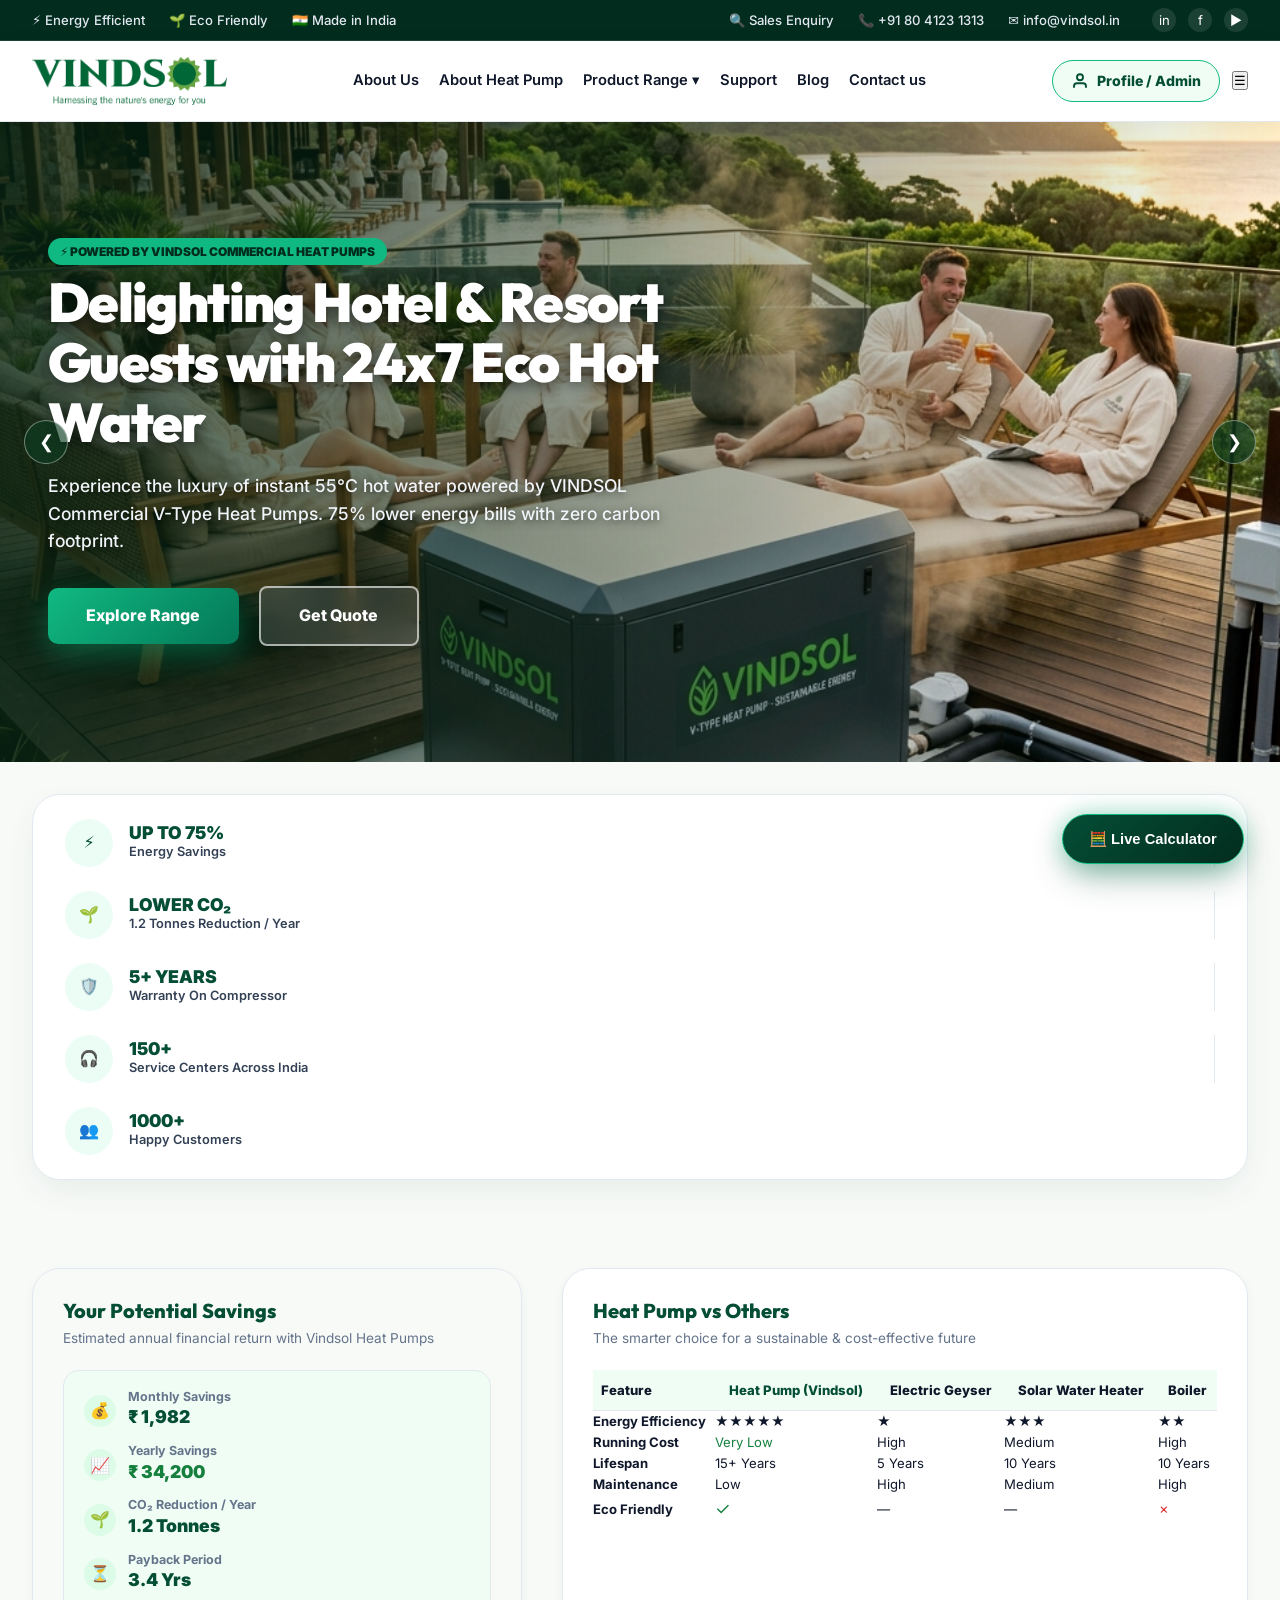
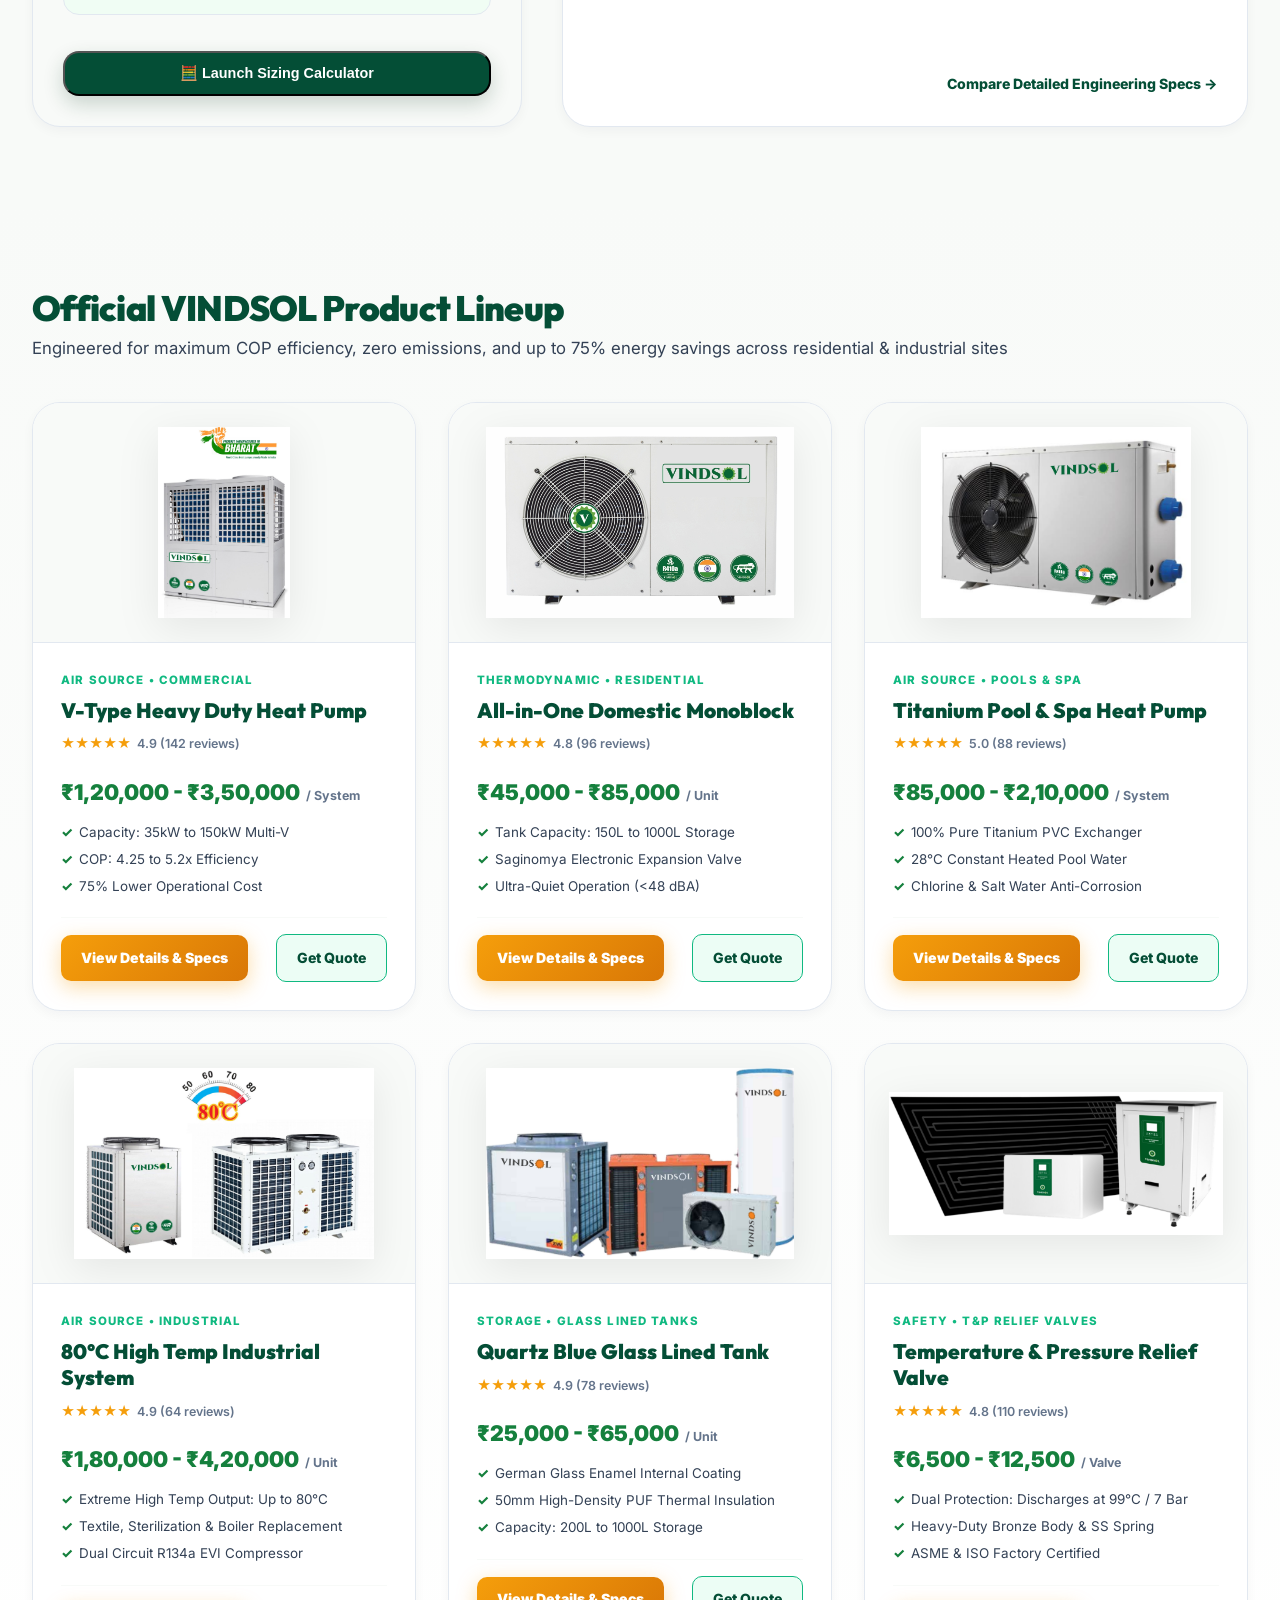
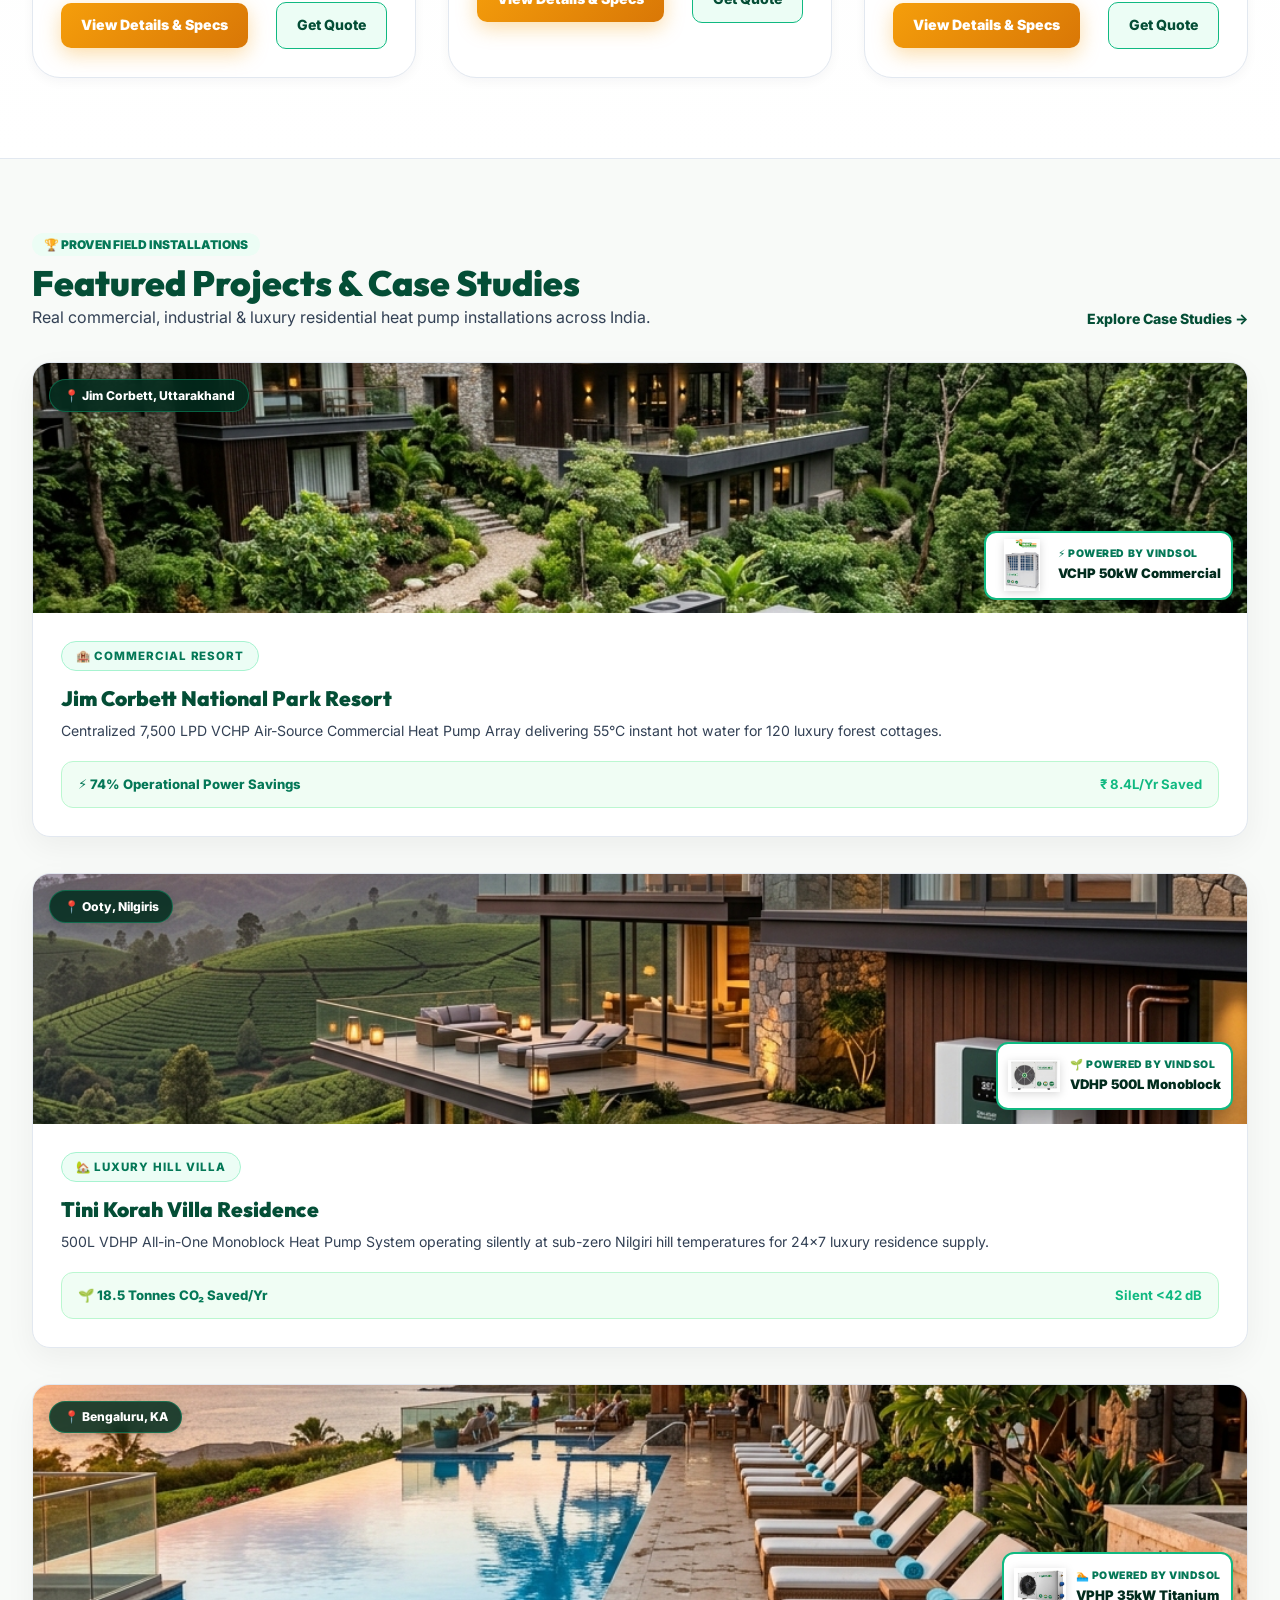
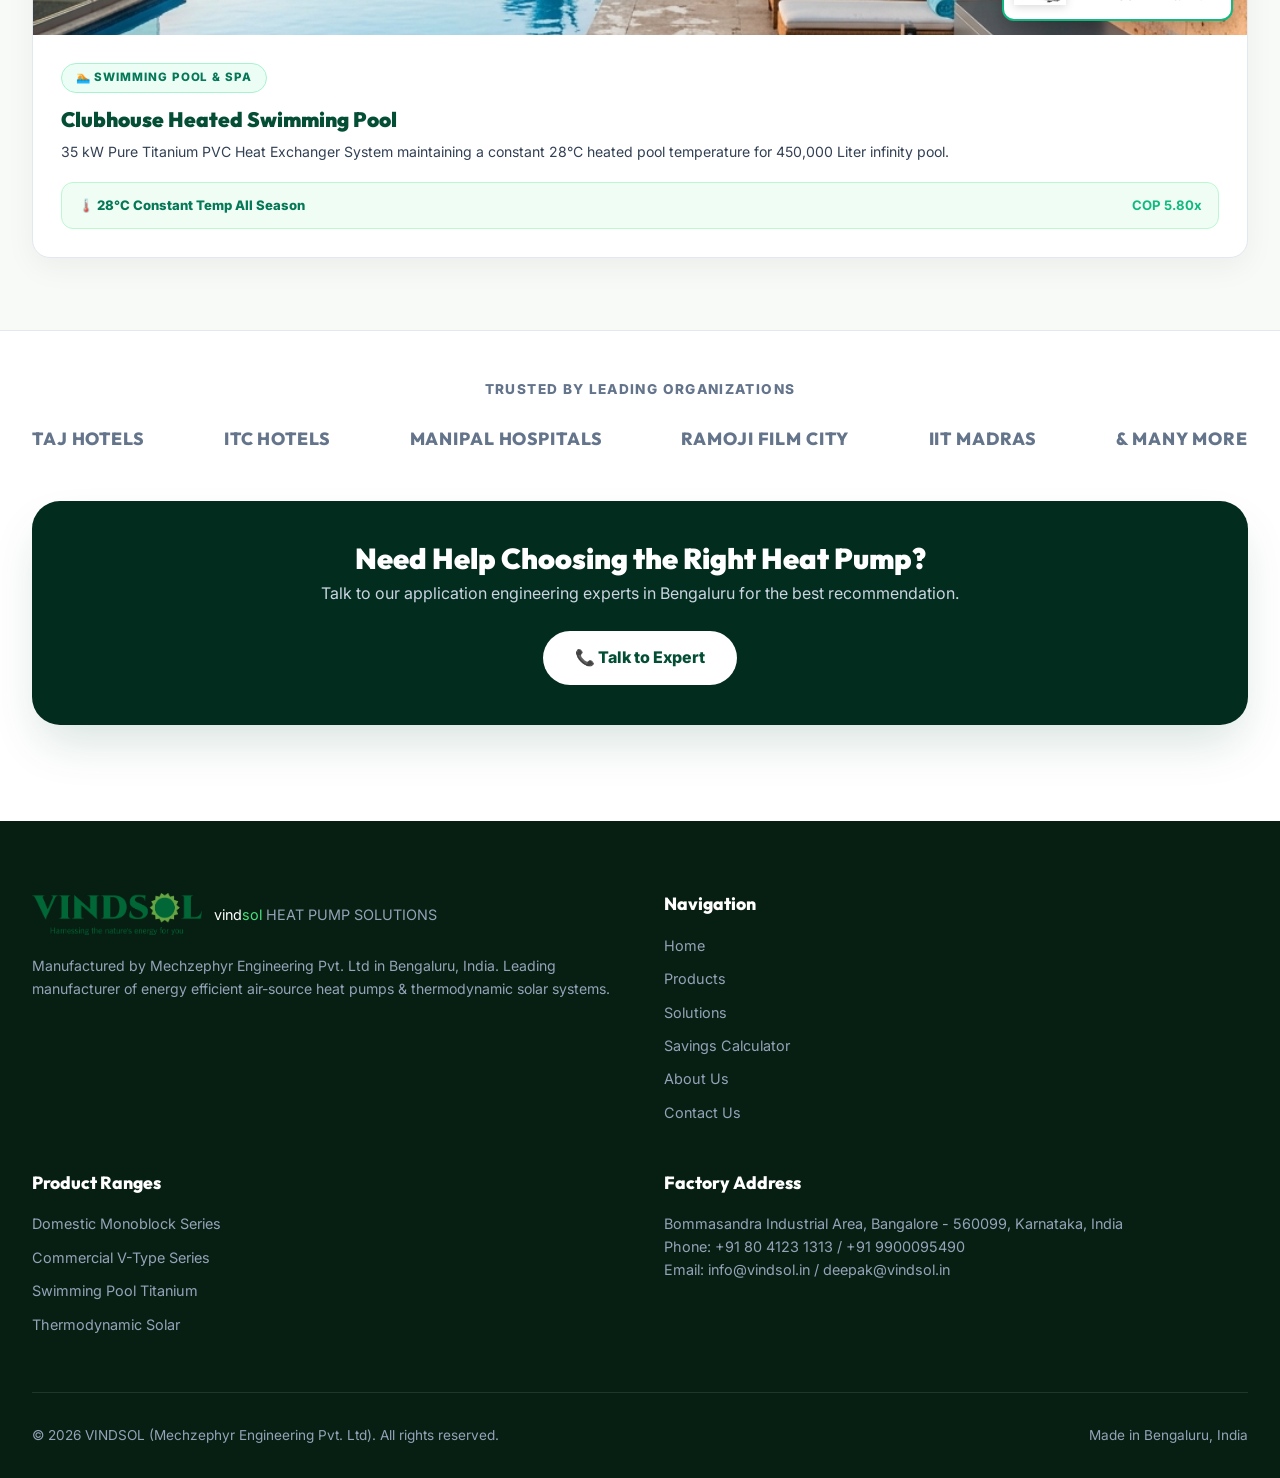
==== commit 9babd038: "Fix admin.html JavaScript syntax error, fix Featured Projects vertical stacking layout, and add phys" ====
--- a/index.html
+++ b/index.html
@@ -1055,6 +1055,13 @@
             <div class="project-location-overlay">
               <span>📍 Jim Corbett, Uttarakhand</span>
             </div>
+            <div class="project-product-spotlight">
+              <img src="assets/images/products/vtype-commercial.jpg" alt="VINDSOL VCHP Commercial Heat Pump" class="project-product-spotlight-img">
+              <div class="project-product-spotlight-info">
+                <span class="project-product-spotlight-tag">⚡ POWERED BY VINDSOL</span>
+                <span class="project-product-spotlight-name">VCHP 50kW Commercial</span>
+              </div>
+            </div>
           </div>
           <div class="project-card-body">
             <div>
@@ -1076,6 +1083,13 @@
             <div class="project-location-overlay">
               <span>📍 Ooty, Nilgiris</span>
             </div>
+            <div class="project-product-spotlight">
+              <img src="assets/images/products/dhw-monoblock.jpg" alt="VINDSOL Monoblock Heat Pump" class="project-product-spotlight-img">
+              <div class="project-product-spotlight-info">
+                <span class="project-product-spotlight-tag">🌱 POWERED BY VINDSOL</span>
+                <span class="project-product-spotlight-name">VDHP 500L Monoblock</span>
+              </div>
+            </div>
           </div>
           <div class="project-card-body">
             <div>
@@ -1096,6 +1110,13 @@
             <img src="assets/images/project-clubhouse-pool.png" alt="Resort Swimming Pool Titanium Heat Pump Installation" class="project-card-img">
             <div class="project-location-overlay">
               <span>📍 Bengaluru, KA</span>
+            </div>
+            <div class="project-product-spotlight">
+              <img src="assets/images/products/swimming-pool-titanium.png" alt="VINDSOL Titanium Pool Heat Pump" class="project-product-spotlight-img">
+              <div class="project-product-spotlight-info">
+                <span class="project-product-spotlight-tag">🏊 POWERED BY VINDSOL</span>
+                <span class="project-product-spotlight-name">VPHP 35kW Titanium</span>
+              </div>
             </div>
           </div>
           <div class="project-card-body">
--- a/css/style.css
+++ b/css/style.css
@@ -1912,6 +1912,52 @@
   box-shadow: 0 4px 12px rgba(0,0,0,0.15);
 }
 
+.project-product-spotlight {
+  position: absolute;
+  bottom: 0.85rem;
+  right: 0.85rem;
+  background: #FFFFFF;
+  border: 2px solid #10B981;
+  border-radius: 12px;
+  padding: 0.4rem 0.65rem;
+  display: flex;
+  align-items: center;
+  gap: 0.6rem;
+  box-shadow: 0 8px 20px rgba(0, 0, 0, 0.25);
+  z-index: 5;
+  transition: transform 0.3s ease;
+}
+
+.project-card-modern:hover .project-product-spotlight {
+  transform: scale(1.05);
+}
+
+.project-product-spotlight-img {
+  width: 52px;
+  height: 52px;
+  object-fit: contain;
+  filter: drop-shadow(0 2px 4px rgba(0,0,0,0.15));
+}
+
+.project-product-spotlight-info {
+  display: flex;
+  flex-direction: column;
+}
+
+.project-product-spotlight-tag {
+  font-size: 0.65rem;
+  font-weight: 900;
+  color: #047857;
+  text-transform: uppercase;
+  letter-spacing: 0.05em;
+}
+
+.project-product-spotlight-name {
+  font-size: 0.82rem;
+  font-weight: 900;
+  color: #022C1E;
+}
+
 .project-card-body {
   padding: 1.75rem;
   display: flex;
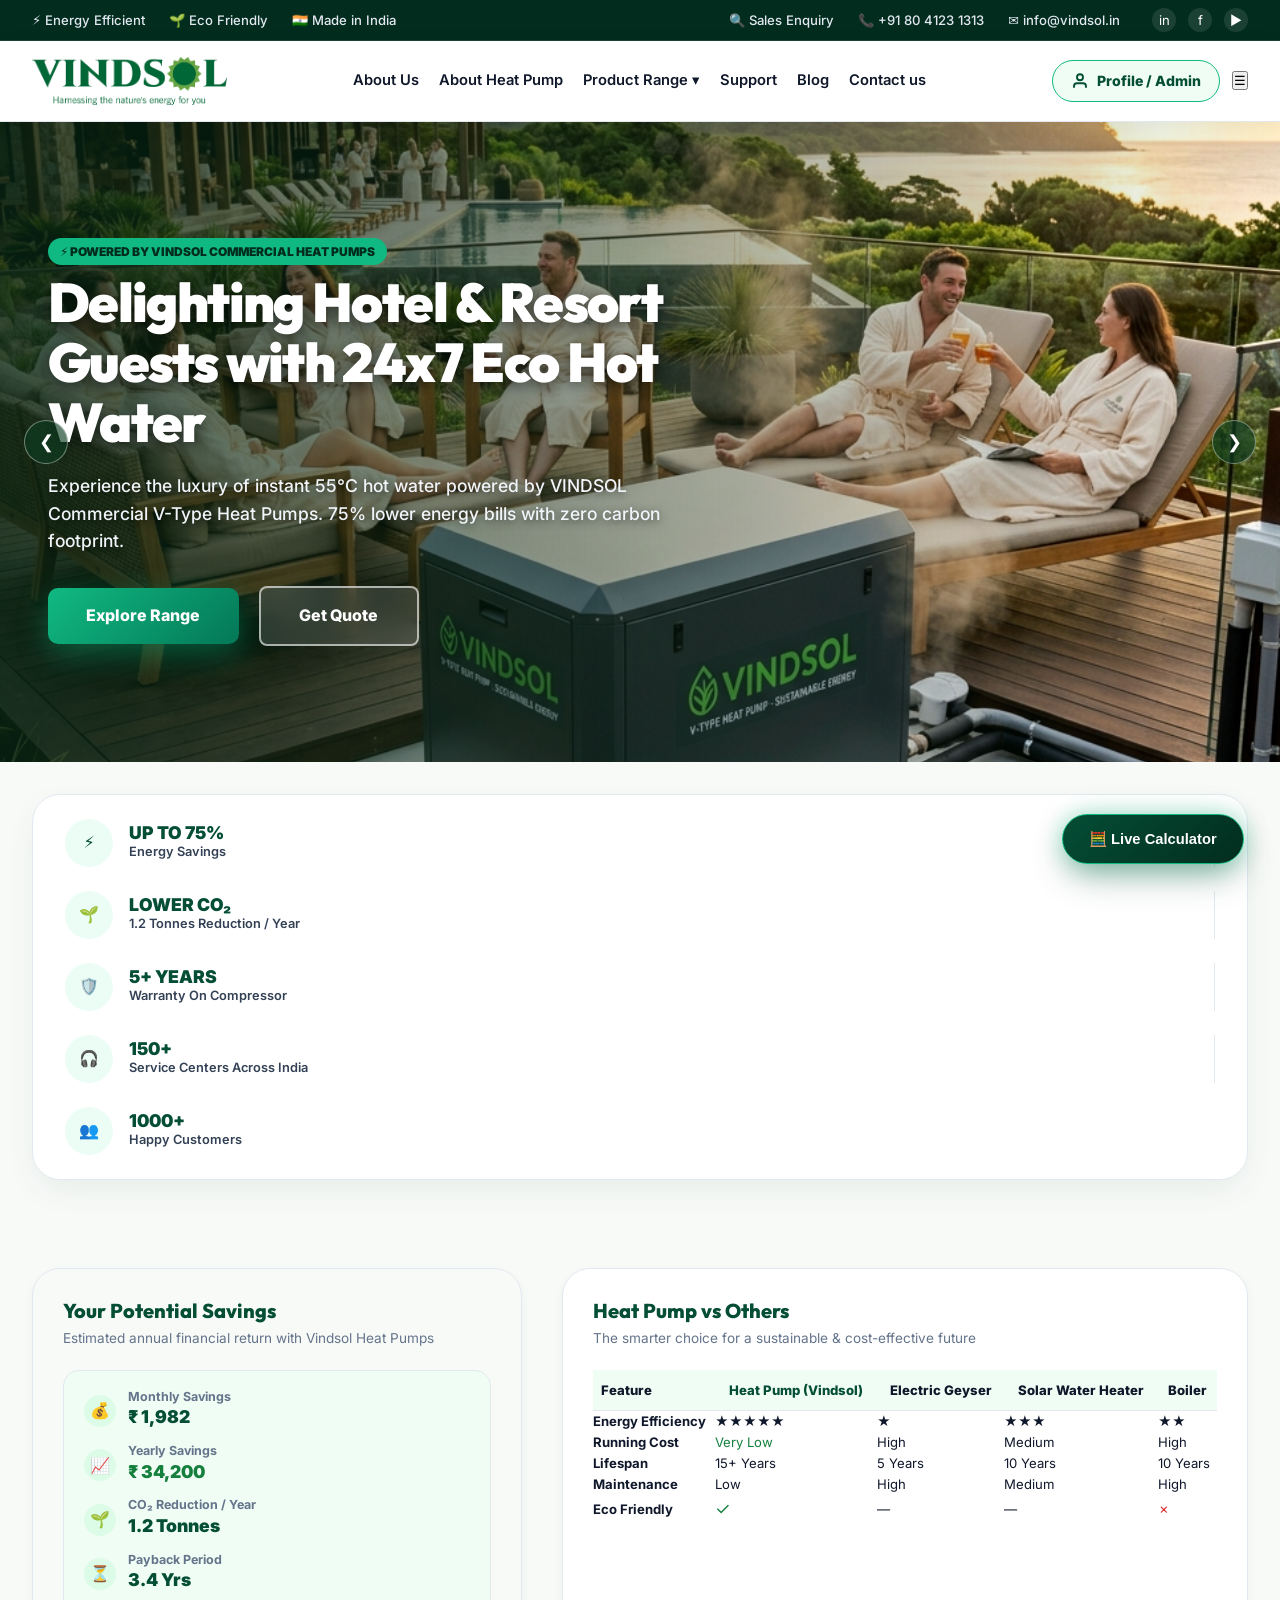
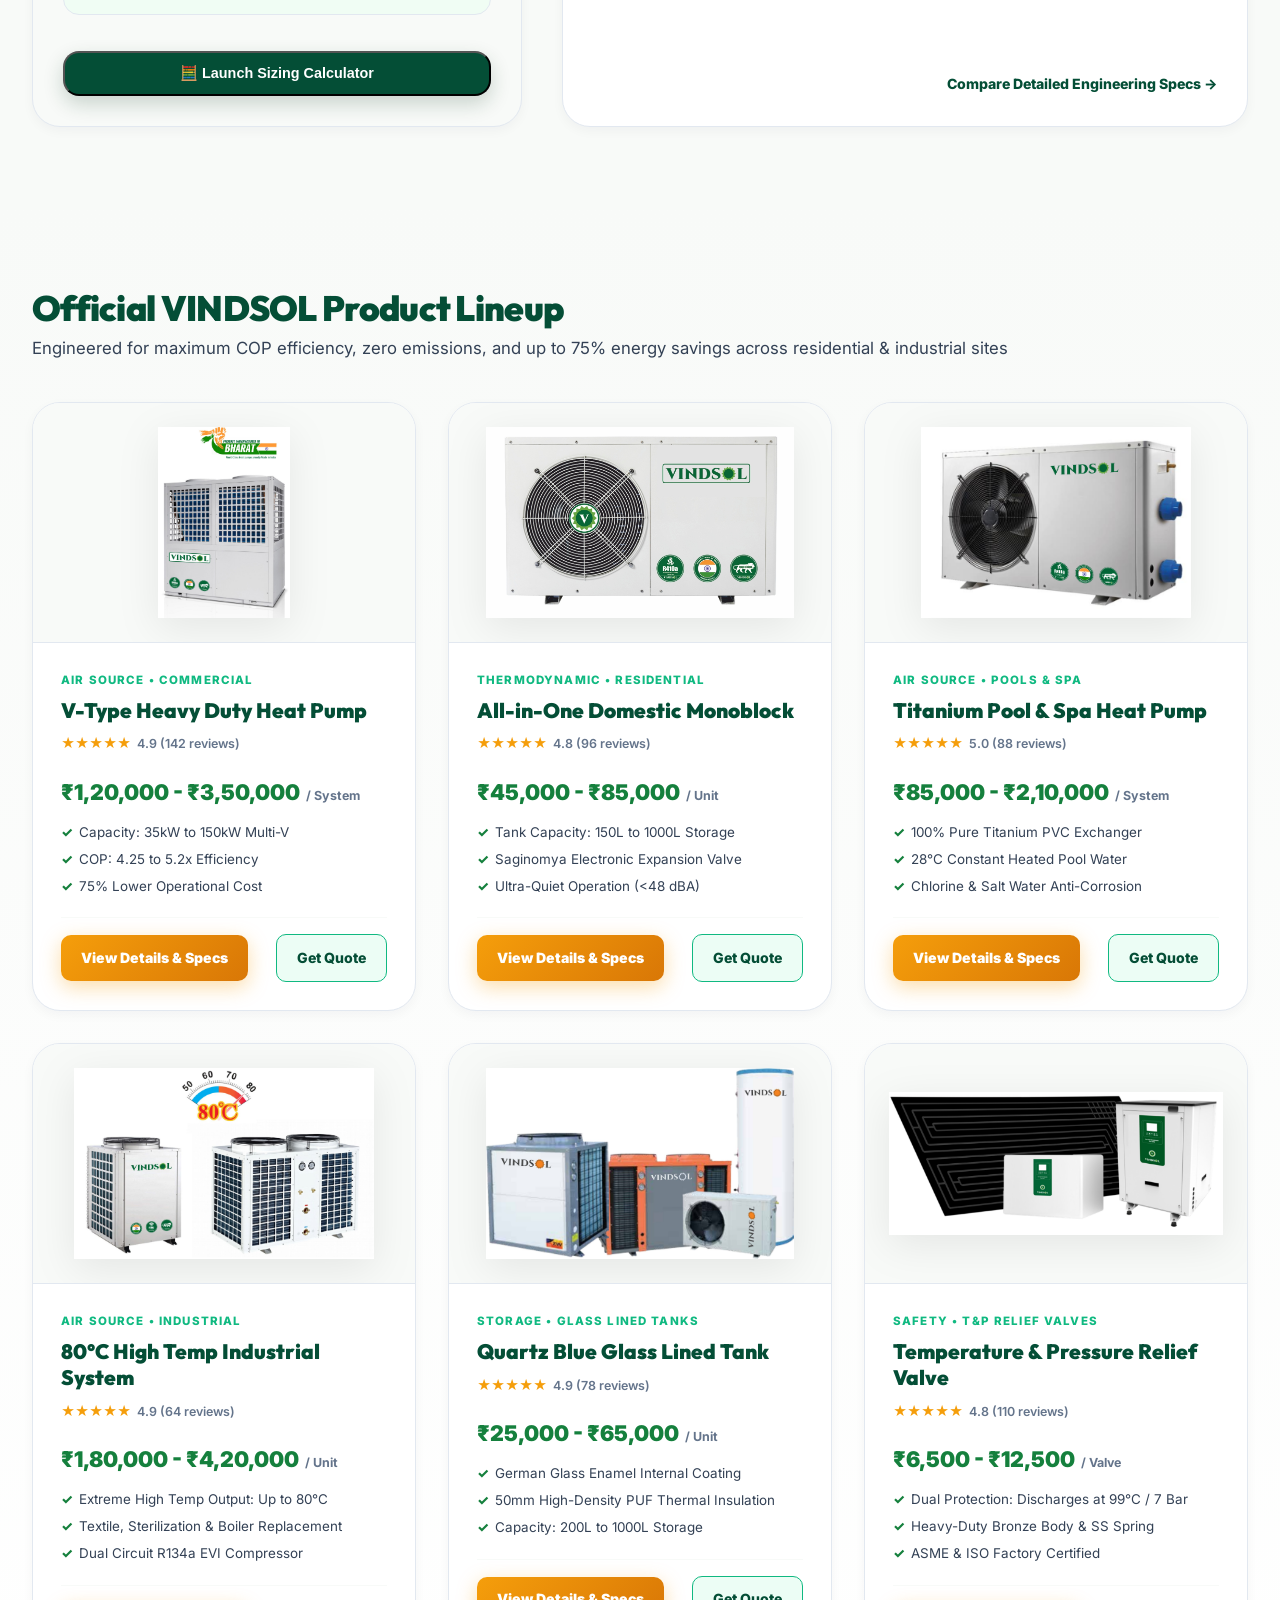
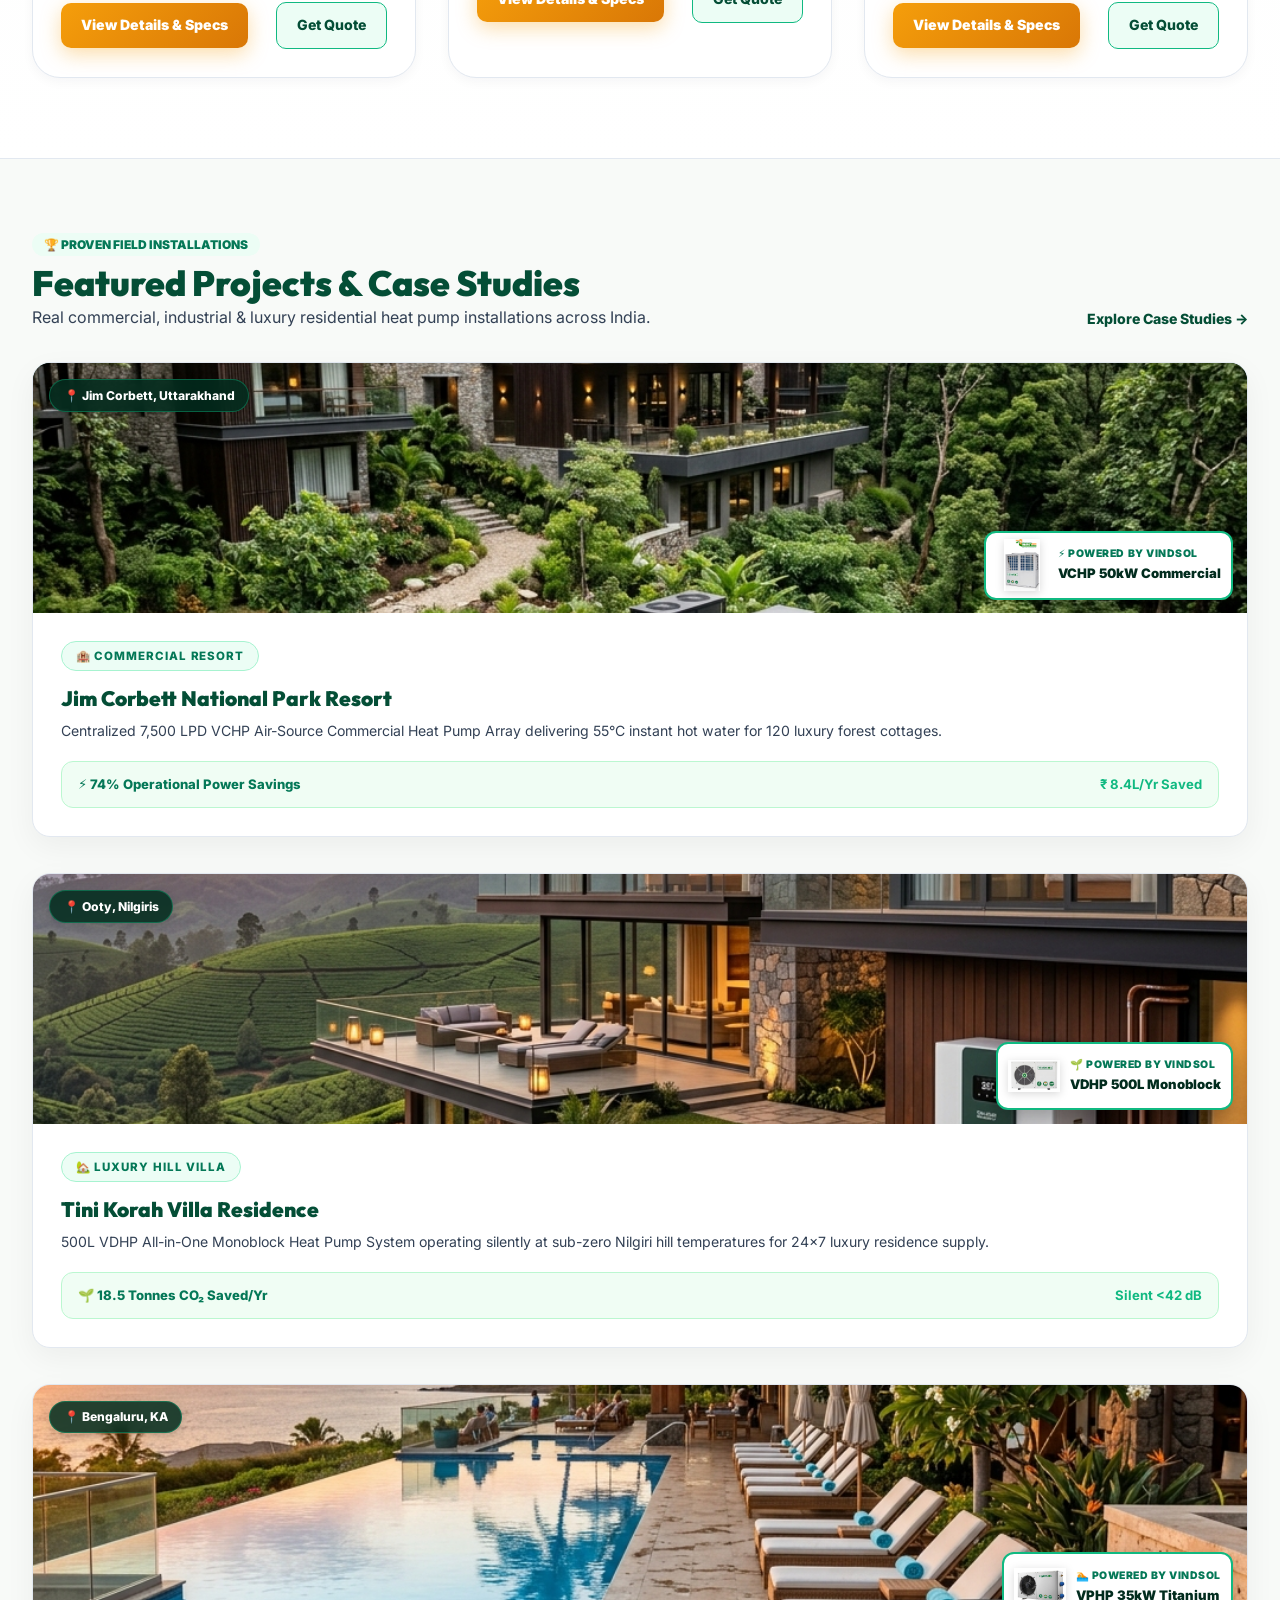
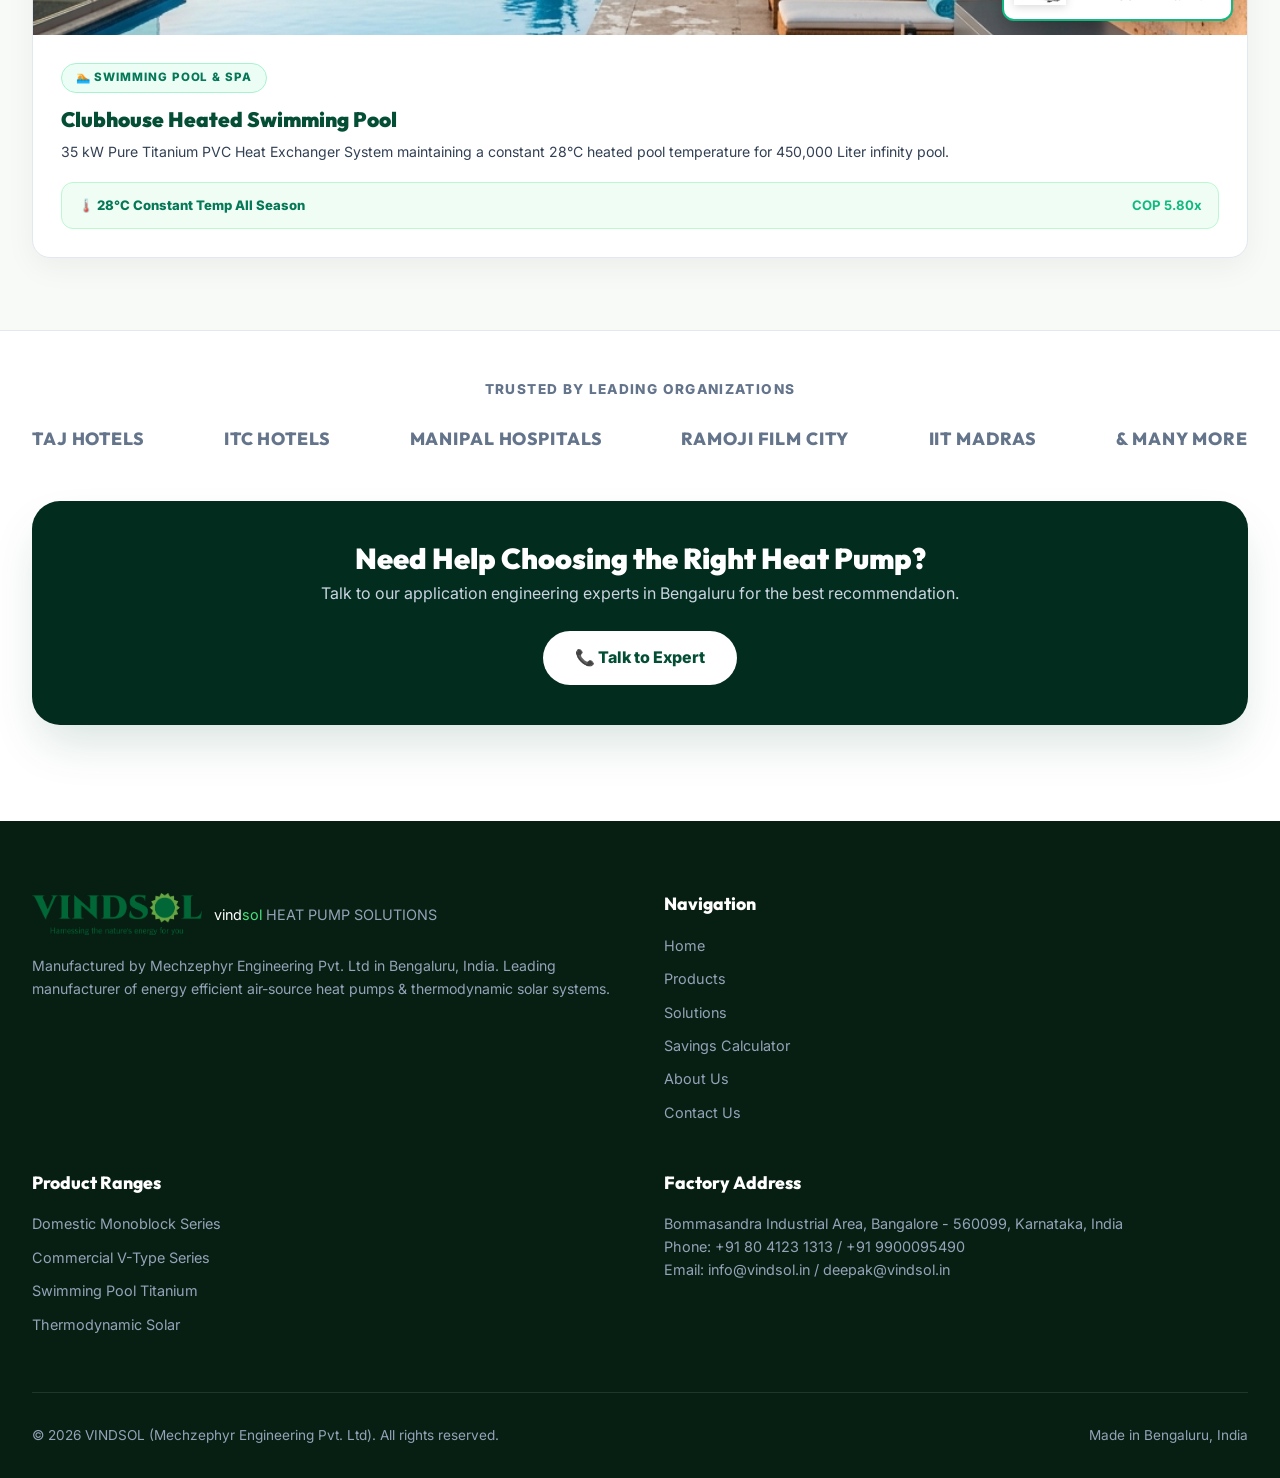
==== commit e2cbb057: "Redesign Product Range Dropdown menu with 2026 visual product container cards, framed images, and pr" ====
--- a/index.html
+++ b/index.html
@@ -74,86 +74,157 @@
               <div class="mega-dropdown-content">
                 <!-- Submenu 1: Air Source Heat Pump -->
                 <div class="mega-sub-panel active" id="tab-air-source">
-                  <a href="product-detail.html?id=dhw" class="mega-sub-item">
-                    <strong>Domestic Hot Water Heat Pumps (DHW)</strong>
-                    <p>100L to 500L monoblock & split residential units</p>
-                  </a>
-                  <a href="product-detail.html?id=commercial" class="mega-sub-item">
-                    <strong>Commercial Industrial Heat Pumps</strong>
-                    <p>Heavy-duty V-Type & 80°C high-temp systems for hotels & factories</p>
-                  </a>
-                  <a href="product-detail.html?id=pool" class="mega-sub-item">
-                    <strong>Swimming pool Heat Pumps</strong>
-                    <p>All-season 28°C constant temperature swimming pool heating</p>
-                  </a>
-                  <a href="product-detail.html?id=spa" class="mega-sub-item">
-                    <strong>Spa and pool Heat Pumps</strong>
-                    <p>100% Titanium tube-in-shell anti-corrosion heat exchangers</p>
-                  </a>
+                  <div class="mega-sub-grid">
+                    <a href="product-detail.html?id=dhw" class="mega-product-card">
+                      <div class="mega-product-img-frame">
+                        <img src="assets/images/products/dhw-monoblock.jpg" alt="Domestic Monoblock">
+                      </div>
+                      <div class="mega-product-info">
+                        <span class="mega-product-tag">RESIDENTIAL • DHW</span>
+                        <strong class="mega-product-title">Domestic Hot Water Heat Pumps</strong>
+                        <span class="mega-product-price">From ₹ 45,000 &bull; COP 5.8x</span>
+                      </div>
+                    </a>
+
+                    <a href="product-detail.html?id=commercial" class="mega-product-card">
+                      <div class="mega-product-img-frame">
+                        <img src="assets/images/products/vtype-commercial.jpg" alt="Commercial V-Type">
+                      </div>
+                      <div class="mega-product-info">
+                        <span class="mega-product-tag">COMMERCIAL • V-TYPE</span>
+                        <strong class="mega-product-title">Commercial Industrial Heat Pumps</strong>
+                        <span class="mega-product-price">From ₹ 1,20,000 &bull; COP 5.2x</span>
+                      </div>
+                    </a>
+
+                    <a href="product-detail.html?id=pool" class="mega-product-card">
+                      <div class="mega-product-img-frame">
+                        <img src="assets/images/products/swimming-pool-titanium.png" alt="Swimming Pool Titanium">
+                      </div>
+                      <div class="mega-product-info">
+                        <span class="mega-product-tag">POOLS &amp; SPA • TITANIUM</span>
+                        <strong class="mega-product-title">Swimming Pool Heat Pumps</strong>
+                        <span class="mega-product-price">From ₹ 85,000 &bull; 28°C Constant</span>
+                      </div>
+                    </a>
+
+                    <a href="product-detail.html?id=high-temp" class="mega-product-card">
+                      <div class="mega-product-img-frame">
+                        <img src="assets/images/products/high-temp-industrial.jpg" alt="High Temp System">
+                      </div>
+                      <div class="mega-product-info">
+                        <span class="mega-product-tag">INDUSTRIAL • 80°C HT</span>
+                        <strong class="mega-product-title">80°C High Temp Heat Pumps</strong>
+                        <span class="mega-product-price">From ₹ 1,80,000 &bull; 80°C Output</span>
+                      </div>
+                    </a>
+                  </div>
                 </div>
 
                 <!-- Submenu 2: Thermodynamics Heat Pumps -->
                 <div class="mega-sub-panel" id="tab-thermo">
-                  <a href="sustainability.html" class="mega-sub-item">
-                    <strong>About Thermodynamics heat pump Technology</strong>
-                    <p>Dual-source heat technology combining solar panels & air heating</p>
-                  </a>
-                  <a href="product-detail.html?id=thermo-allinone" class="mega-sub-item">
-                    <strong>All-in-one Thermodynamics Solar Heat Pump</strong>
-                    <p>Integrated compact thermodynamic residential water heater</p>
-                  </a>
-                  <a href="product-detail.html?id=thermo-commercial" class="mega-sub-item">
-                    <strong>Commercial thermodynamic Solar Heat Pumps</strong>
-                    <p>Large-scale solar collector arrays for commercial hot water</p>
-                  </a>
+                  <div class="mega-sub-grid">
+                    <a href="product-detail.html?id=thermo-allinone" class="mega-product-card">
+                      <div class="mega-product-img-frame">
+                        <img src="assets/images/products/thermo-allinone-solar.jpg" alt="Thermodynamic Solar Heat Pump">
+                      </div>
+                      <div class="mega-product-info">
+                        <span class="mega-product-tag">SOLAR • THERMODYNAMIC</span>
+                        <strong class="mega-product-title">All-in-One Solar Heat Pump</strong>
+                        <span class="mega-product-price">From ₹ 65,000 &bull; Solar Collectors</span>
+                      </div>
+                    </a>
+                    <a href="sustainability.html" class="mega-product-card">
+                      <div class="mega-product-img-frame">
+                        <img src="assets/images/products/thermo-allinone-solar.jpg" alt="Thermodynamic Tech">
+                      </div>
+                      <div class="mega-product-info">
+                        <span class="mega-product-tag">TECH SPECIFICATION</span>
+                        <strong class="mega-product-title">Thermodynamic Technology</strong>
+                        <span class="mega-product-price">Dual Source Solar Panel</span>
+                      </div>
+                    </a>
+                  </div>
                 </div>
 
                 <!-- Submenu 3: Quartz Blue Glass Lined Storage Tank -->
                 <div class="mega-sub-panel" id="tab-tanks">
-                  <a href="product-detail.html?id=storage-tanks" class="mega-sub-item">
-                    <strong>Quartz Blue Glass Lined Storage Tank</strong>
-                    <p>German enamel lining with 50mm PUF thermal insulation (200L - 1000L)</p>
-                  </a>
+                  <div class="mega-sub-grid">
+                    <a href="product-detail.html?id=storage-tanks" class="mega-product-card" style="grid-column: span 2;">
+                      <div class="mega-product-img-frame">
+                        <img src="assets/images/products/quartz-glass-tank.png" alt="Quartz Glass Lined Tank">
+                      </div>
+                      <div class="mega-product-info">
+                        <span class="mega-product-tag">STORAGE • GERMAN ENAMEL</span>
+                        <strong class="mega-product-title">Quartz Blue Glass Lined Tank (200L - 1000L)</strong>
+                        <span class="mega-product-price">From ₹ 25,000 &bull; 50mm PUF Insulation &bull; ASME Certified</span>
+                      </div>
+                    </a>
+                  </div>
                 </div>
 
                 <!-- Submenu 4: Safety Accessories -->
                 <div class="mega-sub-panel" id="tab-accessories">
-                  <a href="product-detail.html?id=vacuum-valve" class="mega-sub-item">
-                    <strong>Vacuum Relief Valve</strong>
-                    <p>Prevents internal vacuum collapse in hot water storage vessels</p>
-                  </a>
-                  <a href="product-detail.html?id=tp-valve" class="mega-sub-item">
-                    <strong>Temperature & Pressure Relief Valve</strong>
-                    <p>Dual safety pressure & thermal discharge relief protection</p>
-                  </a>
+                  <div class="mega-sub-grid">
+                    <a href="product-detail.html?id=vacuum-valve" class="mega-product-card">
+                      <div class="mega-product-img-frame">
+                        <img src="assets/images/products/vacuum-relief-valve.png" alt="Vacuum Relief Valve">
+                      </div>
+                      <div class="mega-product-info">
+                        <span class="mega-product-tag">SAFETY • VRV</span>
+                        <strong class="mega-product-title">Vacuum Relief Valve</strong>
+                        <span class="mega-product-price">From ₹ 4,500 &bull; Vacuum Protection</span>
+                      </div>
+                    </a>
+                    <a href="product-detail.html?id=tp-valve" class="mega-product-card">
+                      <div class="mega-product-img-frame">
+                        <img src="assets/images/products/tp-relief-valve.png" alt="T&P Relief Valve">
+                      </div>
+                      <div class="mega-product-info">
+                        <span class="mega-product-tag">SAFETY • T&amp;P</span>
+                        <strong class="mega-product-title">T&amp;P Relief Valve</strong>
+                        <span class="mega-product-price">From ₹ 6,500 &bull; 99°C / 7 Bar Discharge</span>
+                      </div>
+                    </a>
+                  </div>
                 </div>
 
                 <!-- Submenu 5: Application Sector Fields -->
                 <div class="mega-sub-panel" id="tab-sectors">
-                  <a href="products.html?sector=schools" class="mega-sub-item">
-                    <strong>🏫 Schools &amp; Colleges</strong>
-                    <p>Centralized eco-campus hot water &amp; hostel solutions</p>
-                  </a>
-                  <a href="products.html?sector=hotels" class="mega-sub-item">
-                    <strong>🏨 Hotels &amp; Resorts</strong>
-                    <p>High LPD heavy-duty V-type central heating systems</p>
-                  </a>
-                  <a href="products.html?sector=hospitals" class="mega-sub-item">
-                    <strong>🏥 Hospitals &amp; Healthcare</strong>
-                    <p>24/7 continuous 60°C sanitized hot water supply</p>
-                  </a>
-                  <a href="products.html?sector=pools" class="mega-sub-item">
-                    <strong>🏊 Swimming Pools &amp; Sports Aquatics</strong>
-                    <p>Titanium heat pumps for 28°C heated pools all season</p>
-                  </a>
-                  <a href="products.html?sector=industrial" class="mega-sub-item">
-                    <strong>🏭 Industrial &amp; Dairies</strong>
-                    <p>80°C extreme high-temp process water heat pumps</p>
-                  </a>
-                  <a href="products.html?sector=residential" class="mega-sub-item">
-                    <strong>🏡 Residential Villas &amp; Apartments</strong>
-                    <p>Silent monoblock all-in-one heat pump water heaters</p>
-                  </a>
+                  <div class="mega-sub-grid">
+                    <a href="products.html?sector=schools" class="mega-product-card">
+                      <div class="mega-product-img-frame" style="font-size: 1.8rem; background: #ECFDF5;">🏫</div>
+                      <div class="mega-product-info">
+                        <span class="mega-product-tag">FIELD SECTOR</span>
+                        <strong class="mega-product-title">Schools &amp; Hostels</strong>
+                        <span class="mega-product-price">Centralized Campus Systems</span>
+                      </div>
+                    </a>
+                    <a href="products.html?sector=hotels" class="mega-product-card">
+                      <div class="mega-product-img-frame" style="font-size: 1.8rem; background: #FEF3C7;">🏨</div>
+                      <div class="mega-product-info">
+                        <span class="mega-product-tag">FIELD SECTOR</span>
+                        <strong class="mega-product-title">Hotels &amp; Resorts</strong>
+                        <span class="mega-product-price">High LPD Commercial Array</span>
+                      </div>
+                    </a>
+                    <a href="products.html?sector=hospitals" class="mega-product-card">
+                      <div class="mega-product-img-frame" style="font-size: 1.8rem; background: #DBEAFE;">🏥</div>
+                      <div class="mega-product-info">
+                        <span class="mega-product-tag">FIELD SECTOR</span>
+                        <strong class="mega-product-title">Hospitals &amp; Healthcare</strong>
+                        <span class="mega-product-price">24/7 Sanitized Hot Water</span>
+                      </div>
+                    </a>
+                    <a href="products.html?sector=pools" class="mega-product-card">
+                      <div class="mega-product-img-frame" style="font-size: 1.8rem; background: #E0F2FE;">🏊</div>
+                      <div class="mega-product-info">
+                        <span class="mega-product-tag">FIELD SECTOR</span>
+                        <strong class="mega-product-title">Swimming Pools</strong>
+                        <span class="mega-product-price">28°C Constant Heated Pool</span>
+                      </div>
+                    </a>
+                  </div>
                 </div>
 
               </div>
--- a/css/style.css
+++ b/css/style.css
@@ -337,52 +337,55 @@
   transform: translateY(0);
 }
 
+.mega-dropdown-menu {
+  position: absolute;
+  top: 100%;
+  left: 0;
+  width: 760px;
+  background: #FFFFFF;
+  border: 1px solid var(--border-soft);
+  border-radius: 16px;
+  box-shadow: 0 25px 60px rgba(2, 44, 30, 0.2), 0 10px 25px rgba(0,0,0,0.08);
+  display: none;
+  overflow: hidden;
+  z-index: 1000;
+}
+
+.nav-item-has-dropdown:hover .mega-dropdown-menu {
+  display: flex;
+}
+
 .mega-dropdown-sidebar {
-  width: 240px;
-  background: #FFFFFF;
-  border-right: 1px solid #E2E8F0;
+  width: 270px;
+  background: #022C1E;
+  border-right: 1px solid rgba(255,255,255,0.1);
   display: flex;
   flex-direction: column;
+  padding: 0.75rem 0;
 }
 
 .mega-tab-item {
-  padding: 0.95rem 1.1rem;
-  font-size: 0.88rem;
-  font-weight: 700;
-  color: #55B747;
-  border-bottom: 1px solid #E2E8F0;
+  padding: 0.9rem 1.25rem;
+  font-size: 0.85rem;
+  font-weight: 800;
+  color: #94A3B8;
+  border-bottom: 1px solid rgba(255,255,255,0.05);
   cursor: pointer;
   display: flex;
   align-items: center;
   justify-content: space-between;
-  transition: all 0.2s ease;
+  transition: all 0.25s ease;
 }
 
 .mega-tab-item:hover, .mega-tab-item.active {
-  background: #1E241E;
-  color: #55B747;
-}
-
-.mega-tab-link {
-  padding: 0.95rem 1.1rem;
-  font-size: 0.88rem;
-  font-weight: 700;
-  color: #55B747;
-  border-bottom: 1px solid #E2E8F0;
-  text-decoration: none;
-  display: block;
-  transition: all 0.2s ease;
-}
-
-.mega-tab-link:hover {
-  background: #F1F5F9;
-  color: #15803D;
+  background: rgba(16, 185, 129, 0.18);
+  color: #10B981;
 }
 
 .mega-dropdown-content {
   flex: 1;
-  background: #FFFFFF;
-  padding: 0.5rem 0;
+  background: #F8FAF8;
+  padding: 1.25rem;
 }
 
 .mega-sub-panel {
@@ -390,38 +393,85 @@
 }
 
 .mega-sub-panel.active {
+  display: block;
+}
+
+.mega-sub-grid {
+  display: grid;
+  grid-template-columns: repeat(2, 1fr);
+  gap: 0.85rem;
+}
+
+.mega-product-card {
+  display: flex;
+  align-items: center;
+  gap: 0.85rem;
+  padding: 0.85rem;
+  background: #FFFFFF;
+  border: 1px solid #E2E8F0;
+  border-radius: 14px;
+  text-decoration: none;
+  transition: all 0.25s ease;
+  box-shadow: 0 2px 6px rgba(0,0,0,0.03);
+}
+
+.mega-product-card:hover {
+  transform: translateY(-3px);
+  border-color: #10B981;
+  box-shadow: 0 8px 20px rgba(16, 185, 129, 0.15);
+  background: #FFFFFF;
+}
+
+.mega-product-img-frame {
+  width: 68px;
+  height: 68px;
+  border-radius: 10px;
+  background: #F1F5F9;
+  border: 1px solid #E2E8F0;
+  padding: 0.3rem;
+  display: flex;
+  align-items: center;
+  justify-content: center;
+  flex-shrink: 0;
+  overflow: hidden;
+}
+
+.mega-product-img-frame img {
+  max-width: 100%;
+  max-height: 100%;
+  object-fit: contain;
+  transition: transform 0.35s ease;
+}
+
+.mega-product-card:hover .mega-product-img-frame img {
+  transform: scale(1.12);
+}
+
+.mega-product-info {
   display: flex;
   flex-direction: column;
-}
-
-.mega-sub-item {
-  padding: 0.85rem 1.25rem;
-  border-bottom: 1px solid #F1F5F9;
-  text-decoration: none;
-  transition: background 0.2s ease;
-}
-
-.mega-sub-item:last-child {
-  border-bottom: none;
-}
-
-.mega-sub-item:hover {
-  background: #F8FAF8;
-}
-
-.mega-sub-item strong {
-  font-size: 0.9rem;
+  gap: 0.2rem;
+}
+
+.mega-product-tag {
+  font-size: 0.66rem;
+  font-weight: 900;
+  color: #047857;
+  text-transform: uppercase;
+  letter-spacing: 0.05em;
+}
+
+.mega-product-title {
+  font-size: 0.88rem;
+  font-weight: 900;
+  color: #022C1E;
+  line-height: 1.3;
+}
+
+.mega-product-price {
+  font-size: 0.76rem;
   font-weight: 700;
-  color: #55B747;
-  display: block;
-  line-height: 1.3;
-}
-
-.mega-sub-item p {
-  font-size: 0.78rem;
-  color: var(--text-muted);
-  margin-top: 0.2rem;
-  line-height: 1.3;
+  color: #64748B;
 }
 
 /* ==========================================================================
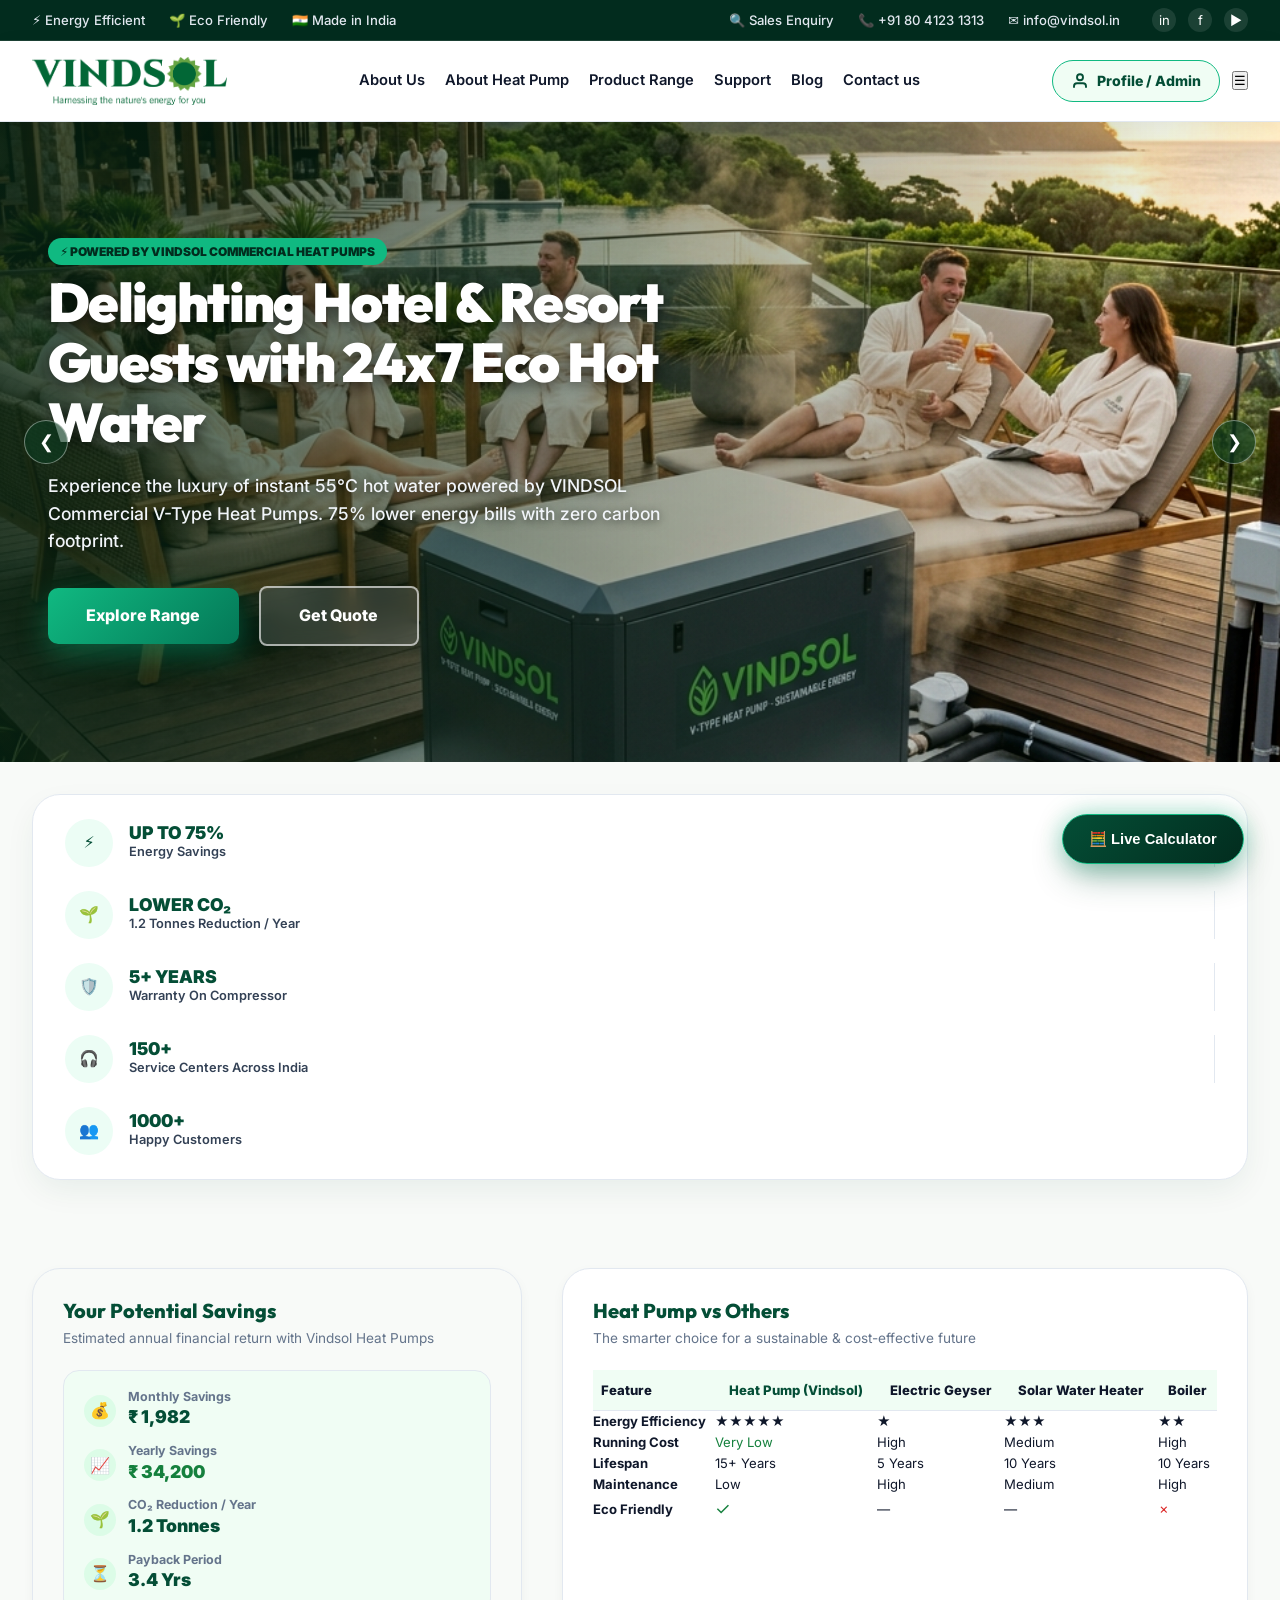
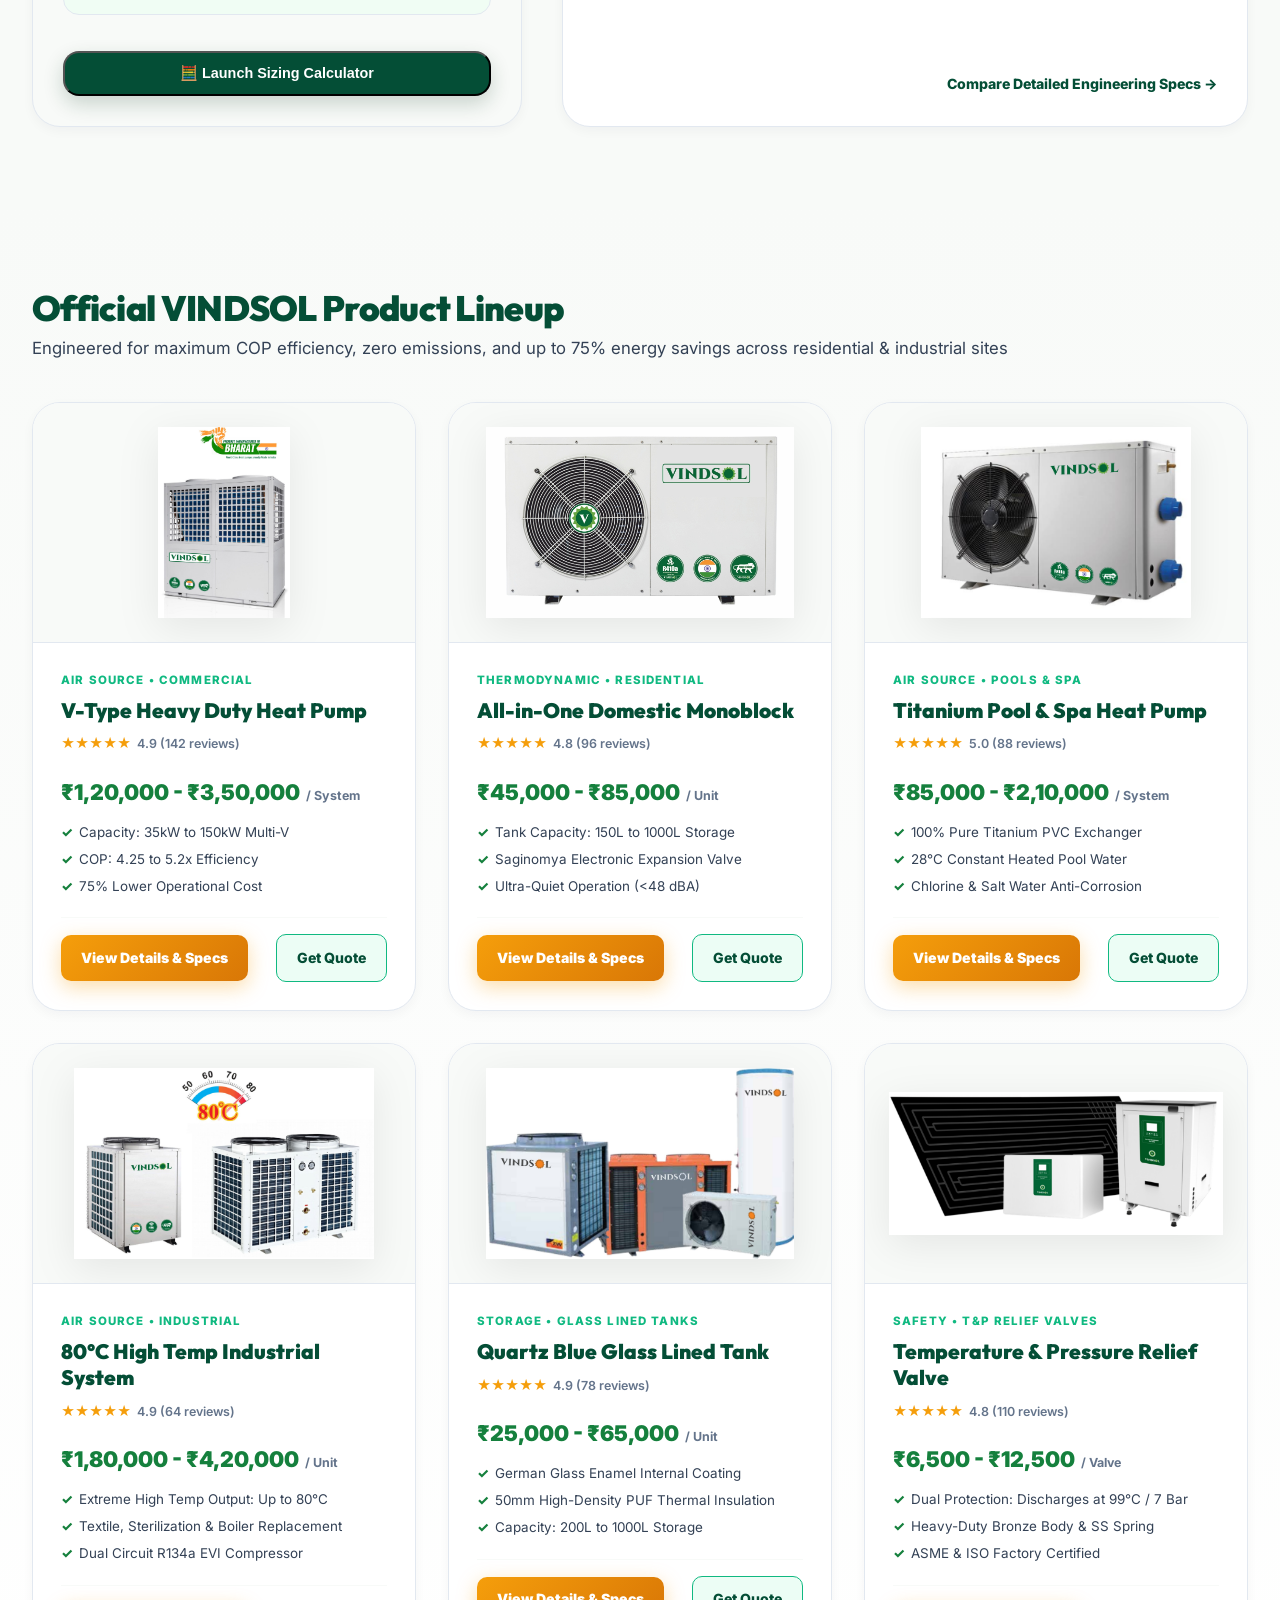
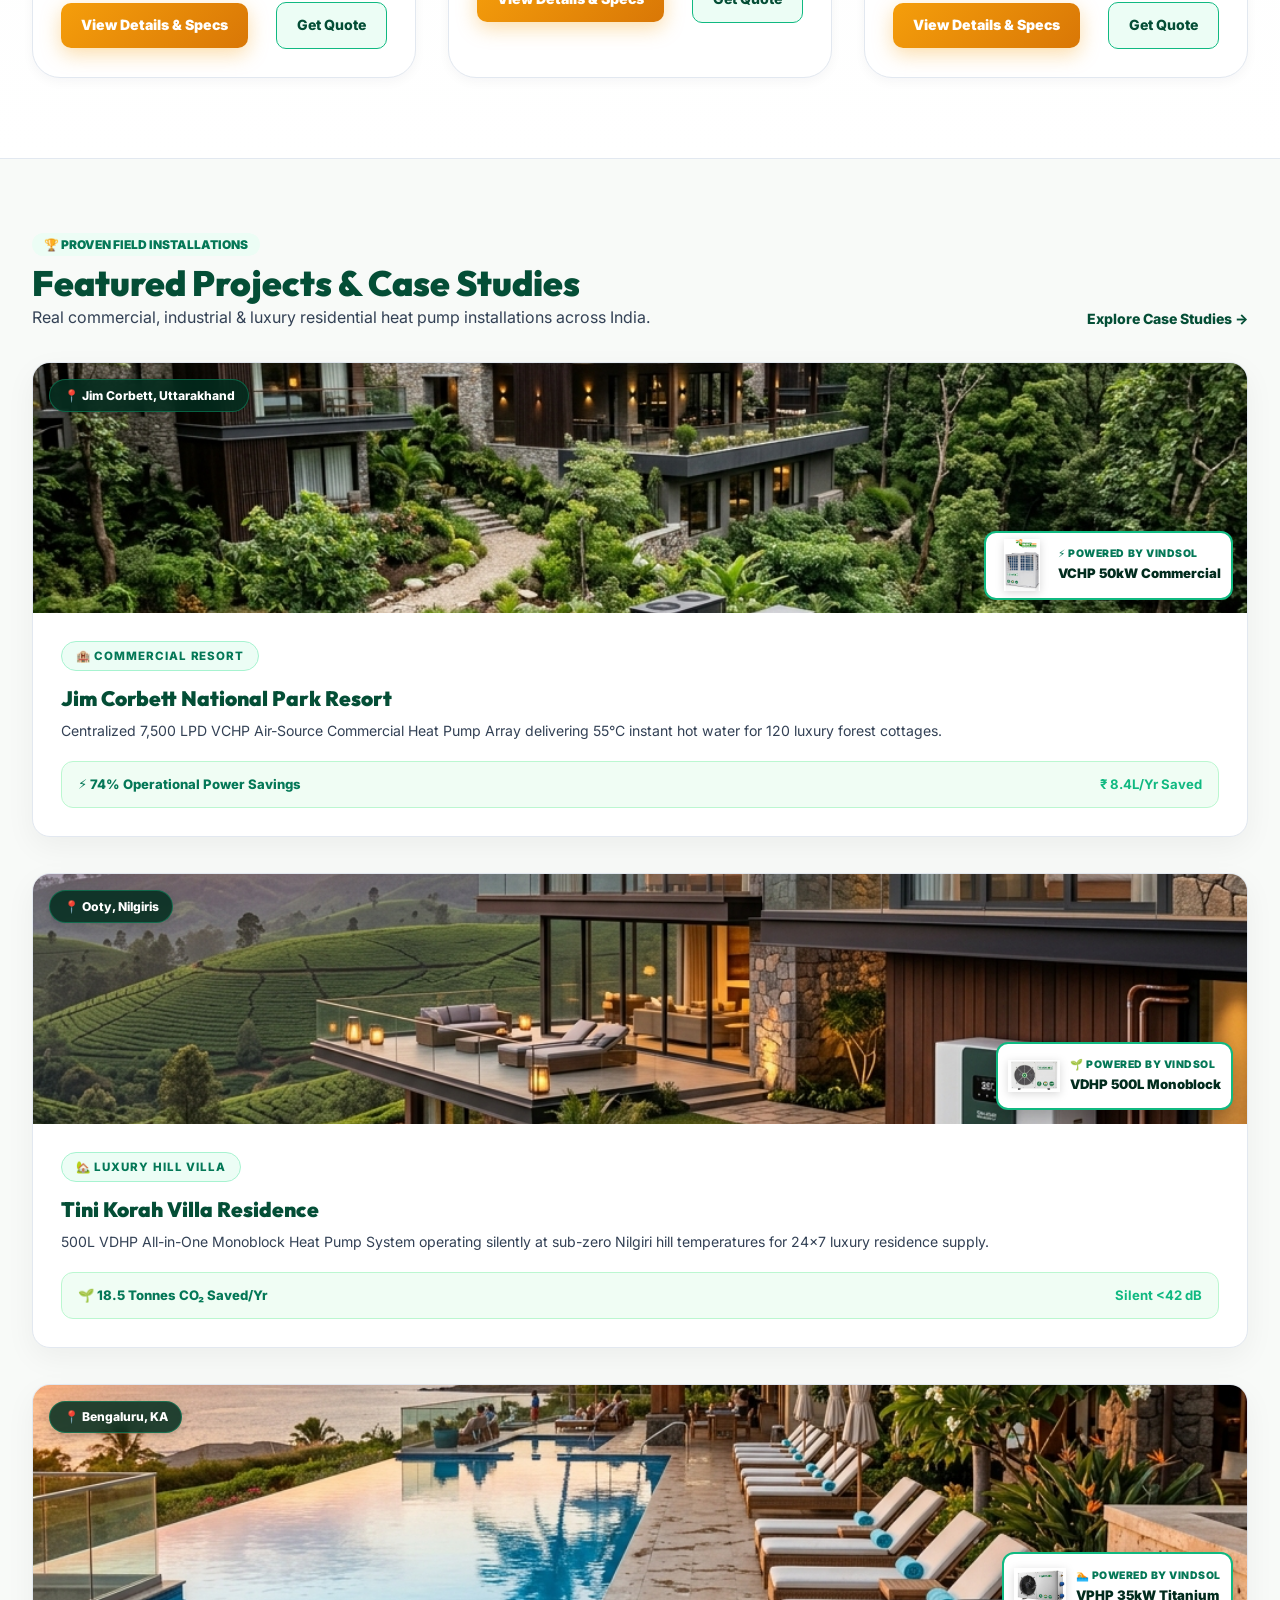
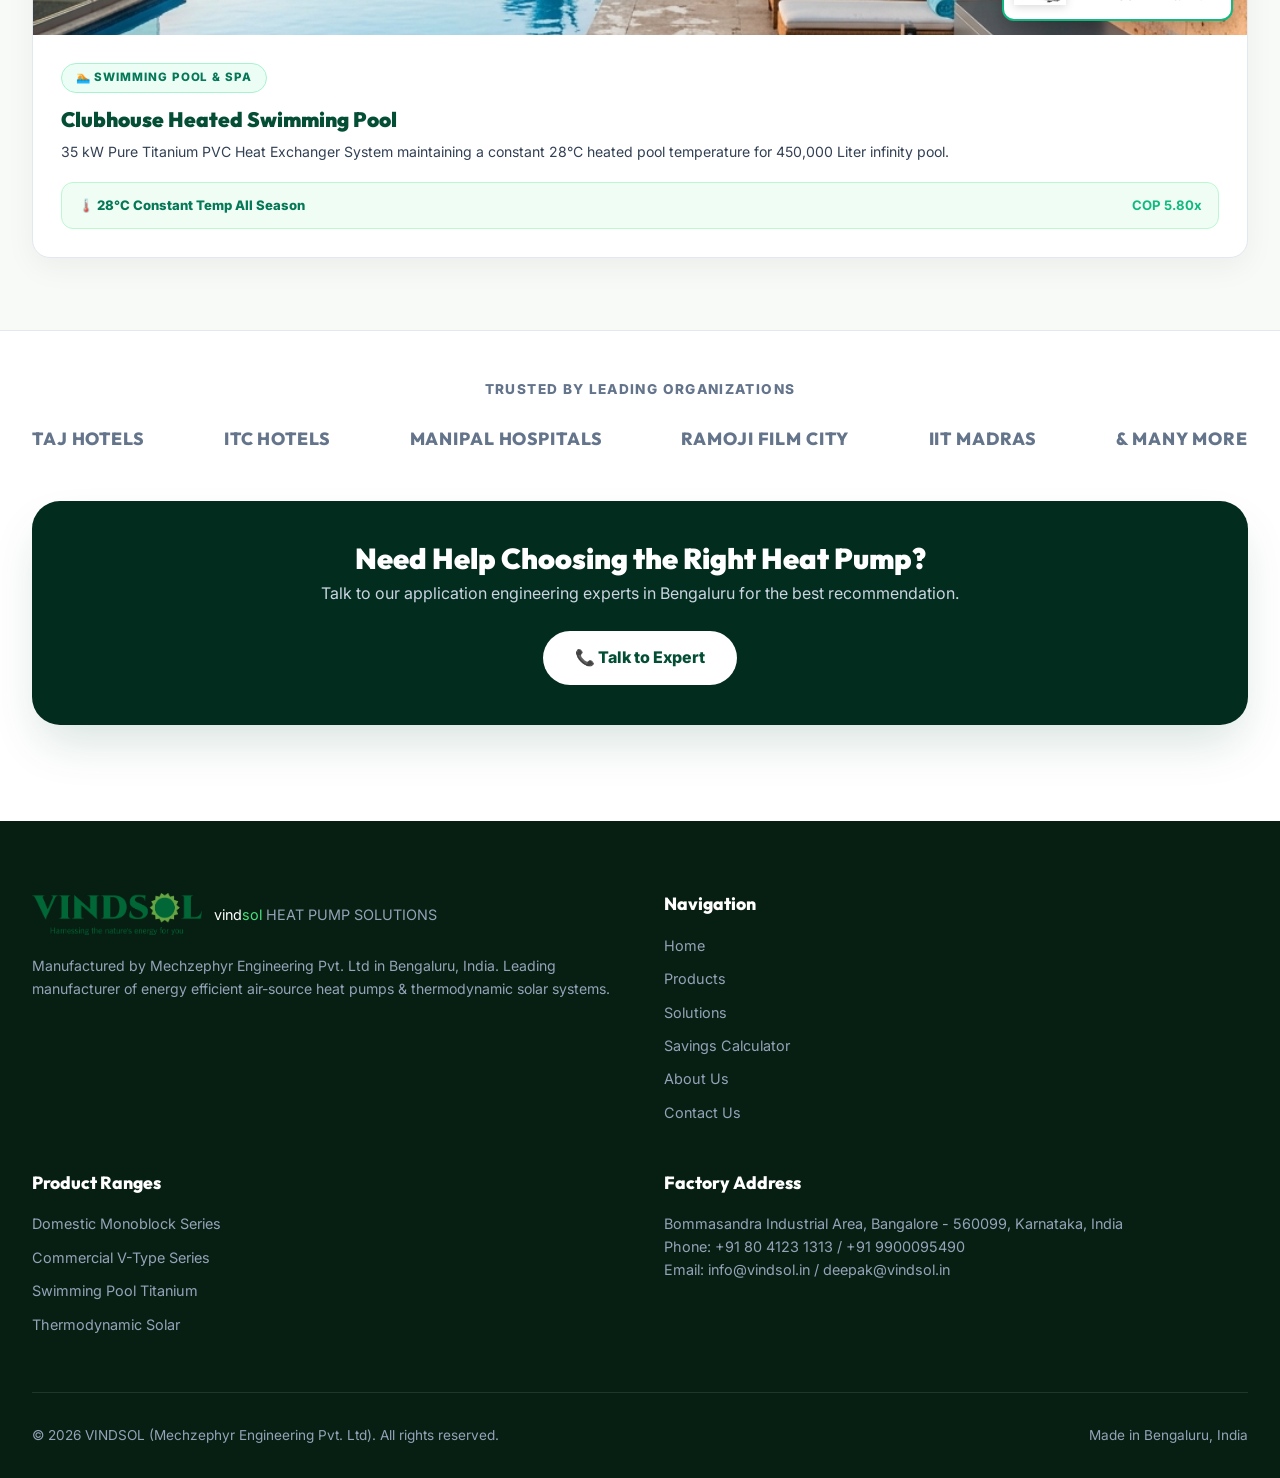
==== commit ba2d6910: "Remove navbar dropdown popover for Product Range, making it a clean direct link to full-page product" ====
--- a/index.html
+++ b/index.html
@@ -45,191 +45,7 @@
         <ul class="nav-menu">
           <li><a href="about.html" class="nav-link">About Us</a></li>
           <li><a href="sustainability.html" class="nav-link">About Heat Pump</a></li>
-          <li class="nav-item-has-dropdown">
-            <a href="products.html" class="nav-link">Product Range ▾</a>
-            <div class="mega-dropdown-menu">
-              <div class="mega-dropdown-sidebar">
-                <div class="mega-tab-item active" data-tab="tab-air-source">
-                  <span>Air Source Heat Pump</span>
-                  <span>▸</span>
-                </div>
-                <div class="mega-tab-item" data-tab="tab-thermo">
-                  <span>Thermodynamics Heat Pumps</span>
-                  <span>▸</span>
-                </div>
-                <div class="mega-tab-item" data-tab="tab-tanks">
-                  <span>Quartz Blue Glass Lined Storage Tank</span>
-                  <span>▸</span>
-                </div>
-                <div class="mega-tab-item" data-tab="tab-accessories">
-                  <span>Safety Accessories For Hot water Tank</span>
-                  <span>▸</span>
-                </div>
-                <div class="mega-tab-item" data-tab="tab-sectors">
-                  <span style="color: #10B981; font-weight: 800;">Explore By Interested Field</span>
-                  <span>▸</span>
-                </div>
-              </div>
-
-              <div class="mega-dropdown-content">
-                <!-- Submenu 1: Air Source Heat Pump -->
-                <div class="mega-sub-panel active" id="tab-air-source">
-                  <div class="mega-sub-grid">
-                    <a href="product-detail.html?id=dhw" class="mega-product-card">
-                      <div class="mega-product-img-frame">
-                        <img src="assets/images/products/dhw-monoblock.jpg" alt="Domestic Monoblock">
-                      </div>
-                      <div class="mega-product-info">
-                        <span class="mega-product-tag">RESIDENTIAL • DHW</span>
-                        <strong class="mega-product-title">Domestic Hot Water Heat Pumps</strong>
-                        <span class="mega-product-price">From ₹ 45,000 &bull; COP 5.8x</span>
-                      </div>
-                    </a>
-
-                    <a href="product-detail.html?id=commercial" class="mega-product-card">
-                      <div class="mega-product-img-frame">
-                        <img src="assets/images/products/vtype-commercial.jpg" alt="Commercial V-Type">
-                      </div>
-                      <div class="mega-product-info">
-                        <span class="mega-product-tag">COMMERCIAL • V-TYPE</span>
-                        <strong class="mega-product-title">Commercial Industrial Heat Pumps</strong>
-                        <span class="mega-product-price">From ₹ 1,20,000 &bull; COP 5.2x</span>
-                      </div>
-                    </a>
-
-                    <a href="product-detail.html?id=pool" class="mega-product-card">
-                      <div class="mega-product-img-frame">
-                        <img src="assets/images/products/swimming-pool-titanium.png" alt="Swimming Pool Titanium">
-                      </div>
-                      <div class="mega-product-info">
-                        <span class="mega-product-tag">POOLS &amp; SPA • TITANIUM</span>
-                        <strong class="mega-product-title">Swimming Pool Heat Pumps</strong>
-                        <span class="mega-product-price">From ₹ 85,000 &bull; 28°C Constant</span>
-                      </div>
-                    </a>
-
-                    <a href="product-detail.html?id=high-temp" class="mega-product-card">
-                      <div class="mega-product-img-frame">
-                        <img src="assets/images/products/high-temp-industrial.jpg" alt="High Temp System">
-                      </div>
-                      <div class="mega-product-info">
-                        <span class="mega-product-tag">INDUSTRIAL • 80°C HT</span>
-                        <strong class="mega-product-title">80°C High Temp Heat Pumps</strong>
-                        <span class="mega-product-price">From ₹ 1,80,000 &bull; 80°C Output</span>
-                      </div>
-                    </a>
-                  </div>
-                </div>
-
-                <!-- Submenu 2: Thermodynamics Heat Pumps -->
-                <div class="mega-sub-panel" id="tab-thermo">
-                  <div class="mega-sub-grid">
-                    <a href="product-detail.html?id=thermo-allinone" class="mega-product-card">
-                      <div class="mega-product-img-frame">
-                        <img src="assets/images/products/thermo-allinone-solar.jpg" alt="Thermodynamic Solar Heat Pump">
-                      </div>
-                      <div class="mega-product-info">
-                        <span class="mega-product-tag">SOLAR • THERMODYNAMIC</span>
-                        <strong class="mega-product-title">All-in-One Solar Heat Pump</strong>
-                        <span class="mega-product-price">From ₹ 65,000 &bull; Solar Collectors</span>
-                      </div>
-                    </a>
-                    <a href="sustainability.html" class="mega-product-card">
-                      <div class="mega-product-img-frame">
-                        <img src="assets/images/products/thermo-allinone-solar.jpg" alt="Thermodynamic Tech">
-                      </div>
-                      <div class="mega-product-info">
-                        <span class="mega-product-tag">TECH SPECIFICATION</span>
-                        <strong class="mega-product-title">Thermodynamic Technology</strong>
-                        <span class="mega-product-price">Dual Source Solar Panel</span>
-                      </div>
-                    </a>
-                  </div>
-                </div>
-
-                <!-- Submenu 3: Quartz Blue Glass Lined Storage Tank -->
-                <div class="mega-sub-panel" id="tab-tanks">
-                  <div class="mega-sub-grid">
-                    <a href="product-detail.html?id=storage-tanks" class="mega-product-card" style="grid-column: span 2;">
-                      <div class="mega-product-img-frame">
-                        <img src="assets/images/products/quartz-glass-tank.png" alt="Quartz Glass Lined Tank">
-                      </div>
-                      <div class="mega-product-info">
-                        <span class="mega-product-tag">STORAGE • GERMAN ENAMEL</span>
-                        <strong class="mega-product-title">Quartz Blue Glass Lined Tank (200L - 1000L)</strong>
-                        <span class="mega-product-price">From ₹ 25,000 &bull; 50mm PUF Insulation &bull; ASME Certified</span>
-                      </div>
-                    </a>
-                  </div>
-                </div>
-
-                <!-- Submenu 4: Safety Accessories -->
-                <div class="mega-sub-panel" id="tab-accessories">
-                  <div class="mega-sub-grid">
-                    <a href="product-detail.html?id=vacuum-valve" class="mega-product-card">
-                      <div class="mega-product-img-frame">
-                        <img src="assets/images/products/vacuum-relief-valve.png" alt="Vacuum Relief Valve">
-                      </div>
-                      <div class="mega-product-info">
-                        <span class="mega-product-tag">SAFETY • VRV</span>
-                        <strong class="mega-product-title">Vacuum Relief Valve</strong>
-                        <span class="mega-product-price">From ₹ 4,500 &bull; Vacuum Protection</span>
-                      </div>
-                    </a>
-                    <a href="product-detail.html?id=tp-valve" class="mega-product-card">
-                      <div class="mega-product-img-frame">
-                        <img src="assets/images/products/tp-relief-valve.png" alt="T&P Relief Valve">
-                      </div>
-                      <div class="mega-product-info">
-                        <span class="mega-product-tag">SAFETY • T&amp;P</span>
-                        <strong class="mega-product-title">T&amp;P Relief Valve</strong>
-                        <span class="mega-product-price">From ₹ 6,500 &bull; 99°C / 7 Bar Discharge</span>
-                      </div>
-                    </a>
-                  </div>
-                </div>
-
-                <!-- Submenu 5: Application Sector Fields -->
-                <div class="mega-sub-panel" id="tab-sectors">
-                  <div class="mega-sub-grid">
-                    <a href="products.html?sector=schools" class="mega-product-card">
-                      <div class="mega-product-img-frame" style="font-size: 1.8rem; background: #ECFDF5;">🏫</div>
-                      <div class="mega-product-info">
-                        <span class="mega-product-tag">FIELD SECTOR</span>
-                        <strong class="mega-product-title">Schools &amp; Hostels</strong>
-                        <span class="mega-product-price">Centralized Campus Systems</span>
-                      </div>
-                    </a>
-                    <a href="products.html?sector=hotels" class="mega-product-card">
-                      <div class="mega-product-img-frame" style="font-size: 1.8rem; background: #FEF3C7;">🏨</div>
-                      <div class="mega-product-info">
-                        <span class="mega-product-tag">FIELD SECTOR</span>
-                        <strong class="mega-product-title">Hotels &amp; Resorts</strong>
-                        <span class="mega-product-price">High LPD Commercial Array</span>
-                      </div>
-                    </a>
-                    <a href="products.html?sector=hospitals" class="mega-product-card">
-                      <div class="mega-product-img-frame" style="font-size: 1.8rem; background: #DBEAFE;">🏥</div>
-                      <div class="mega-product-info">
-                        <span class="mega-product-tag">FIELD SECTOR</span>
-                        <strong class="mega-product-title">Hospitals &amp; Healthcare</strong>
-                        <span class="mega-product-price">24/7 Sanitized Hot Water</span>
-                      </div>
-                    </a>
-                    <a href="products.html?sector=pools" class="mega-product-card">
-                      <div class="mega-product-img-frame" style="font-size: 1.8rem; background: #E0F2FE;">🏊</div>
-                      <div class="mega-product-info">
-                        <span class="mega-product-tag">FIELD SECTOR</span>
-                        <strong class="mega-product-title">Swimming Pools</strong>
-                        <span class="mega-product-price">28°C Constant Heated Pool</span>
-                      </div>
-                    </a>
-                  </div>
-                </div>
-
-              </div>
-            </div>
-          </li>
+          <li><a href="products.html" class="nav-link">Product Range</a></li>
           <li><a href="support.html" class="nav-link">Support</a></li>
           <li><a href="blog.html" class="nav-link">Blog</a></li>
           <li><a href="contact.html" class="nav-link">Contact us</a></li>
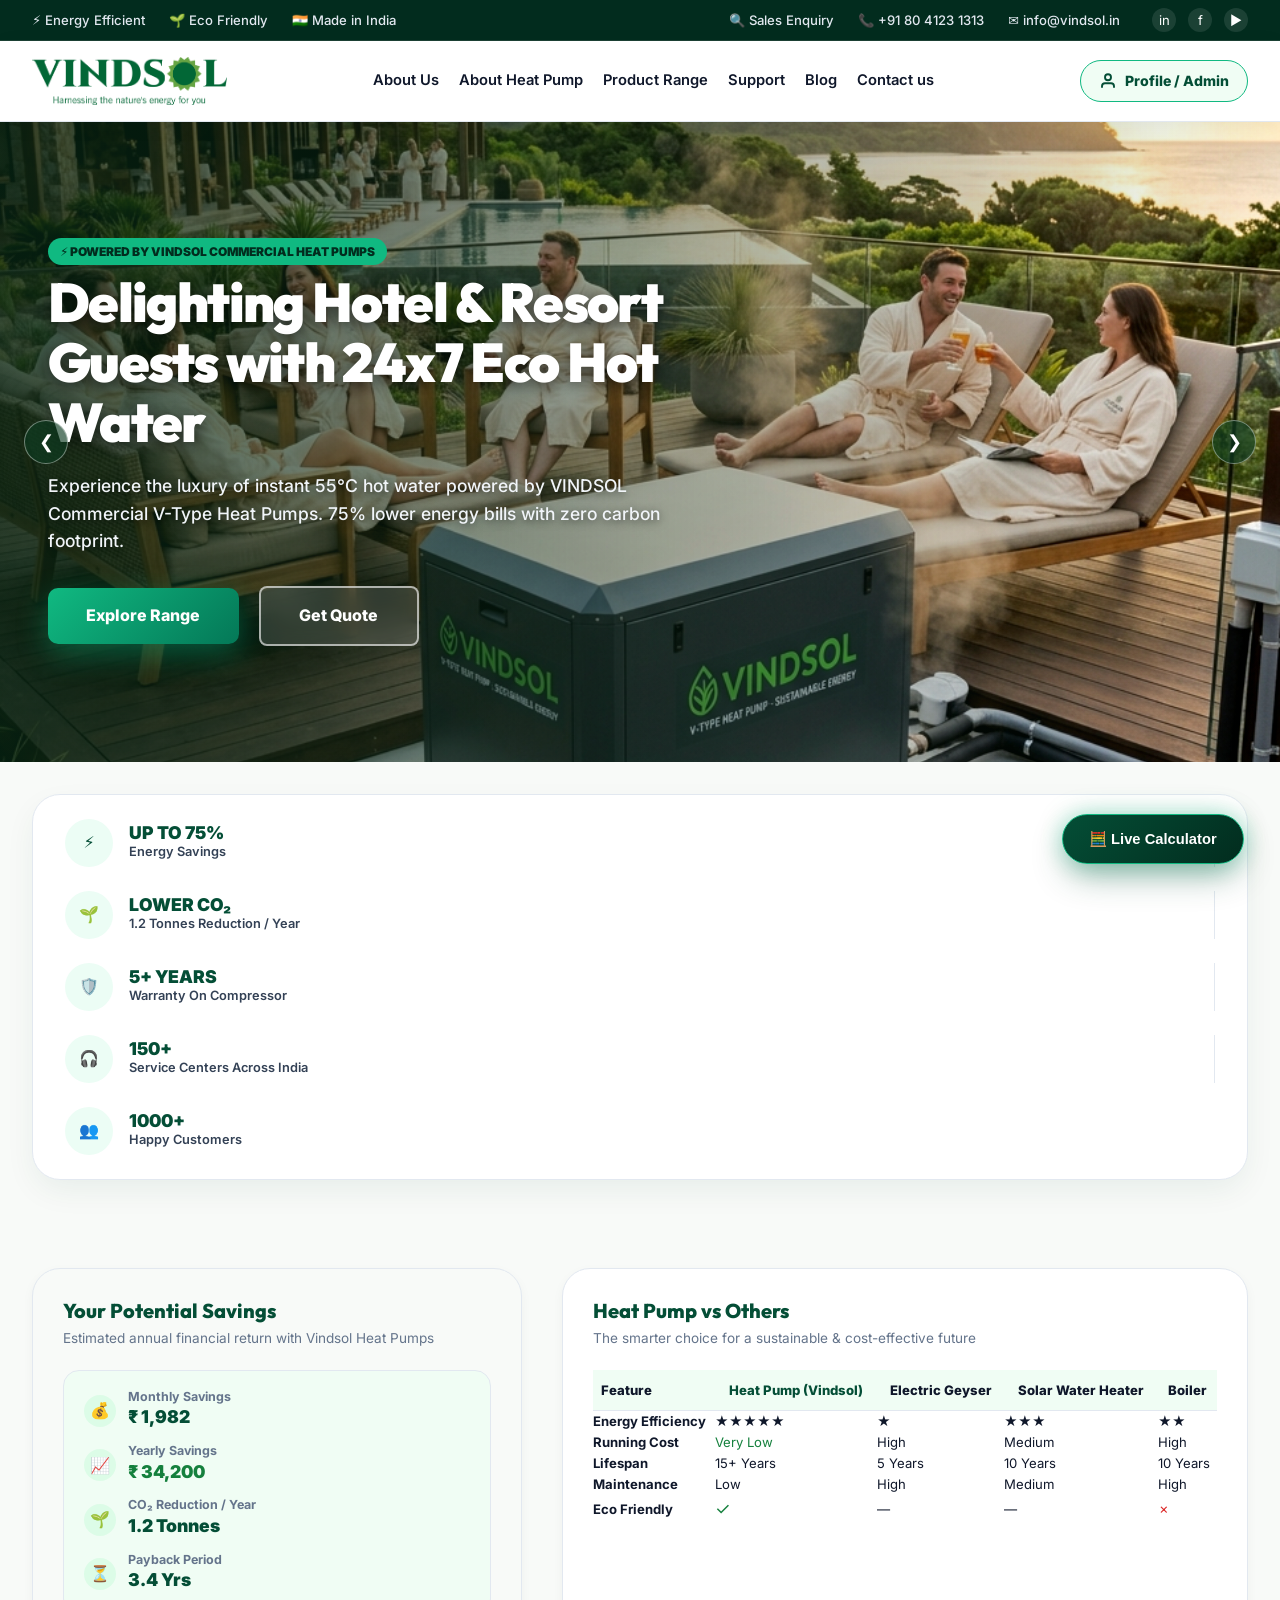
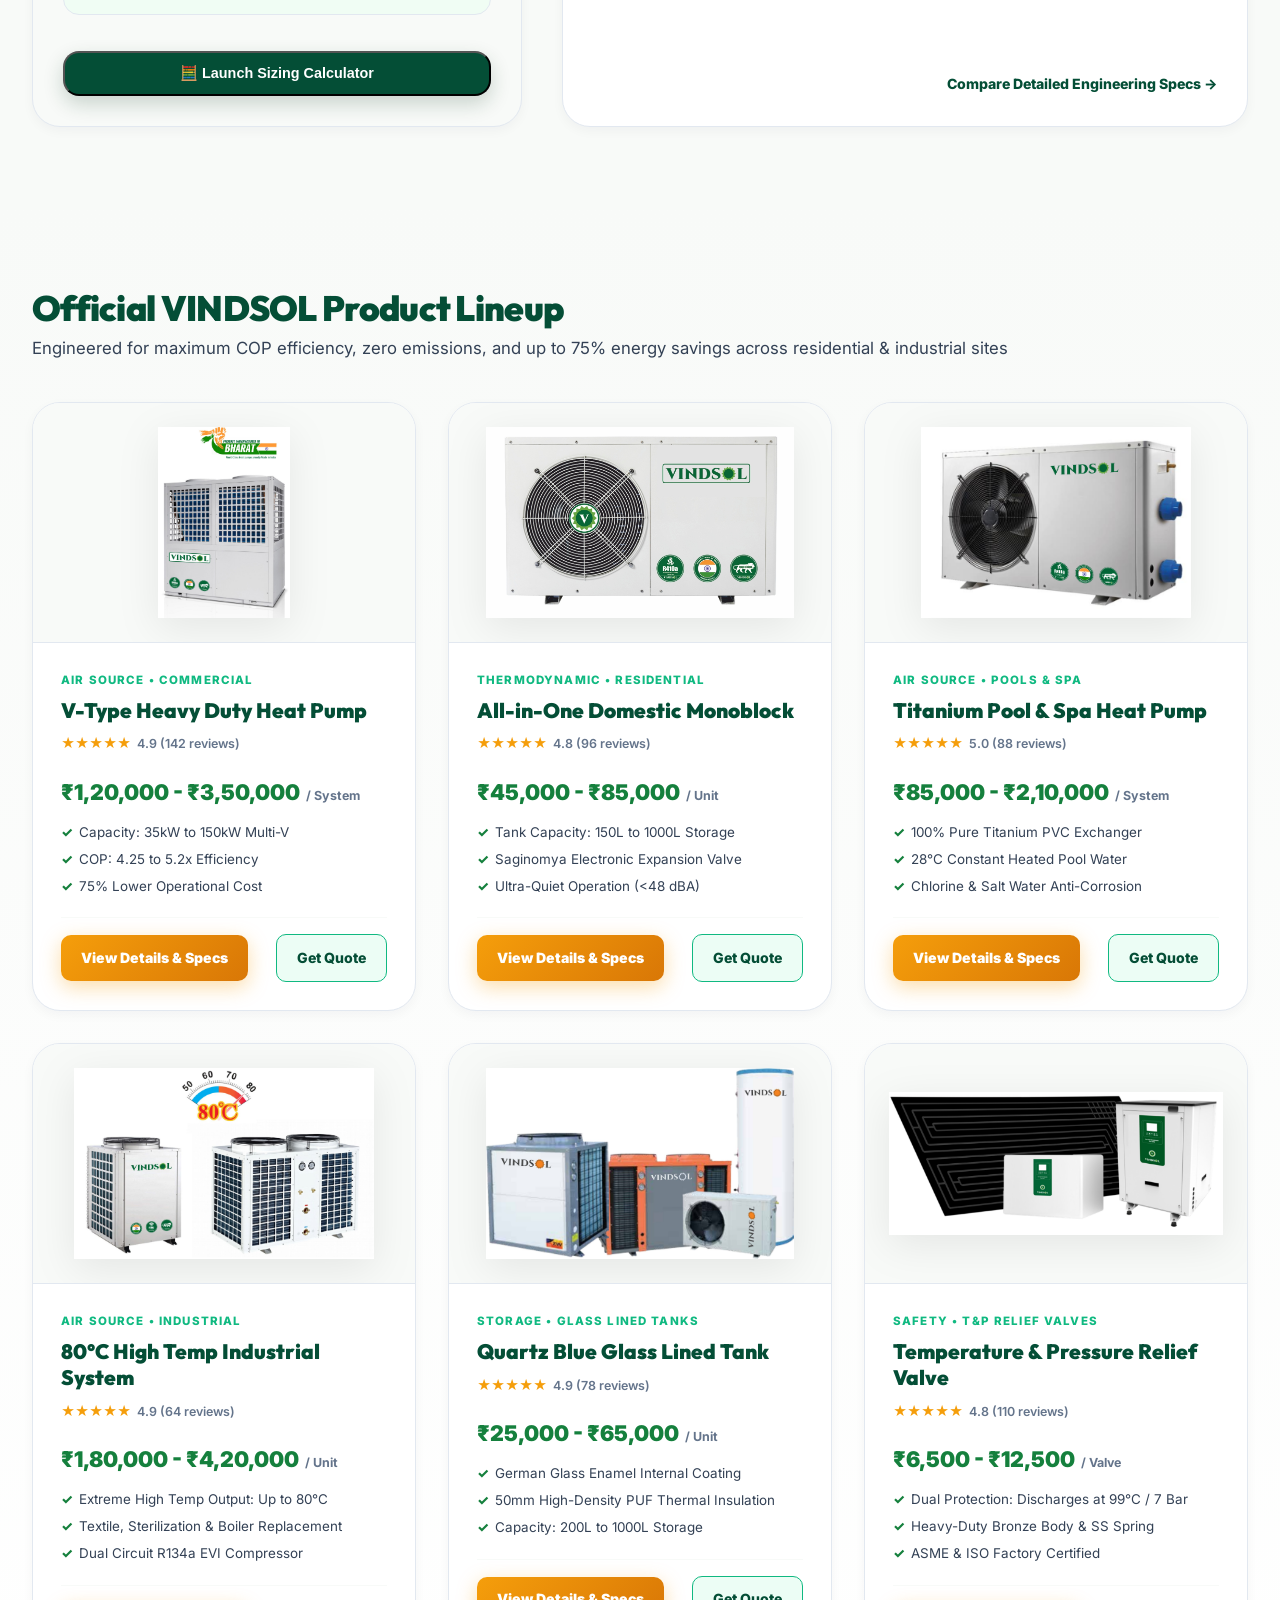
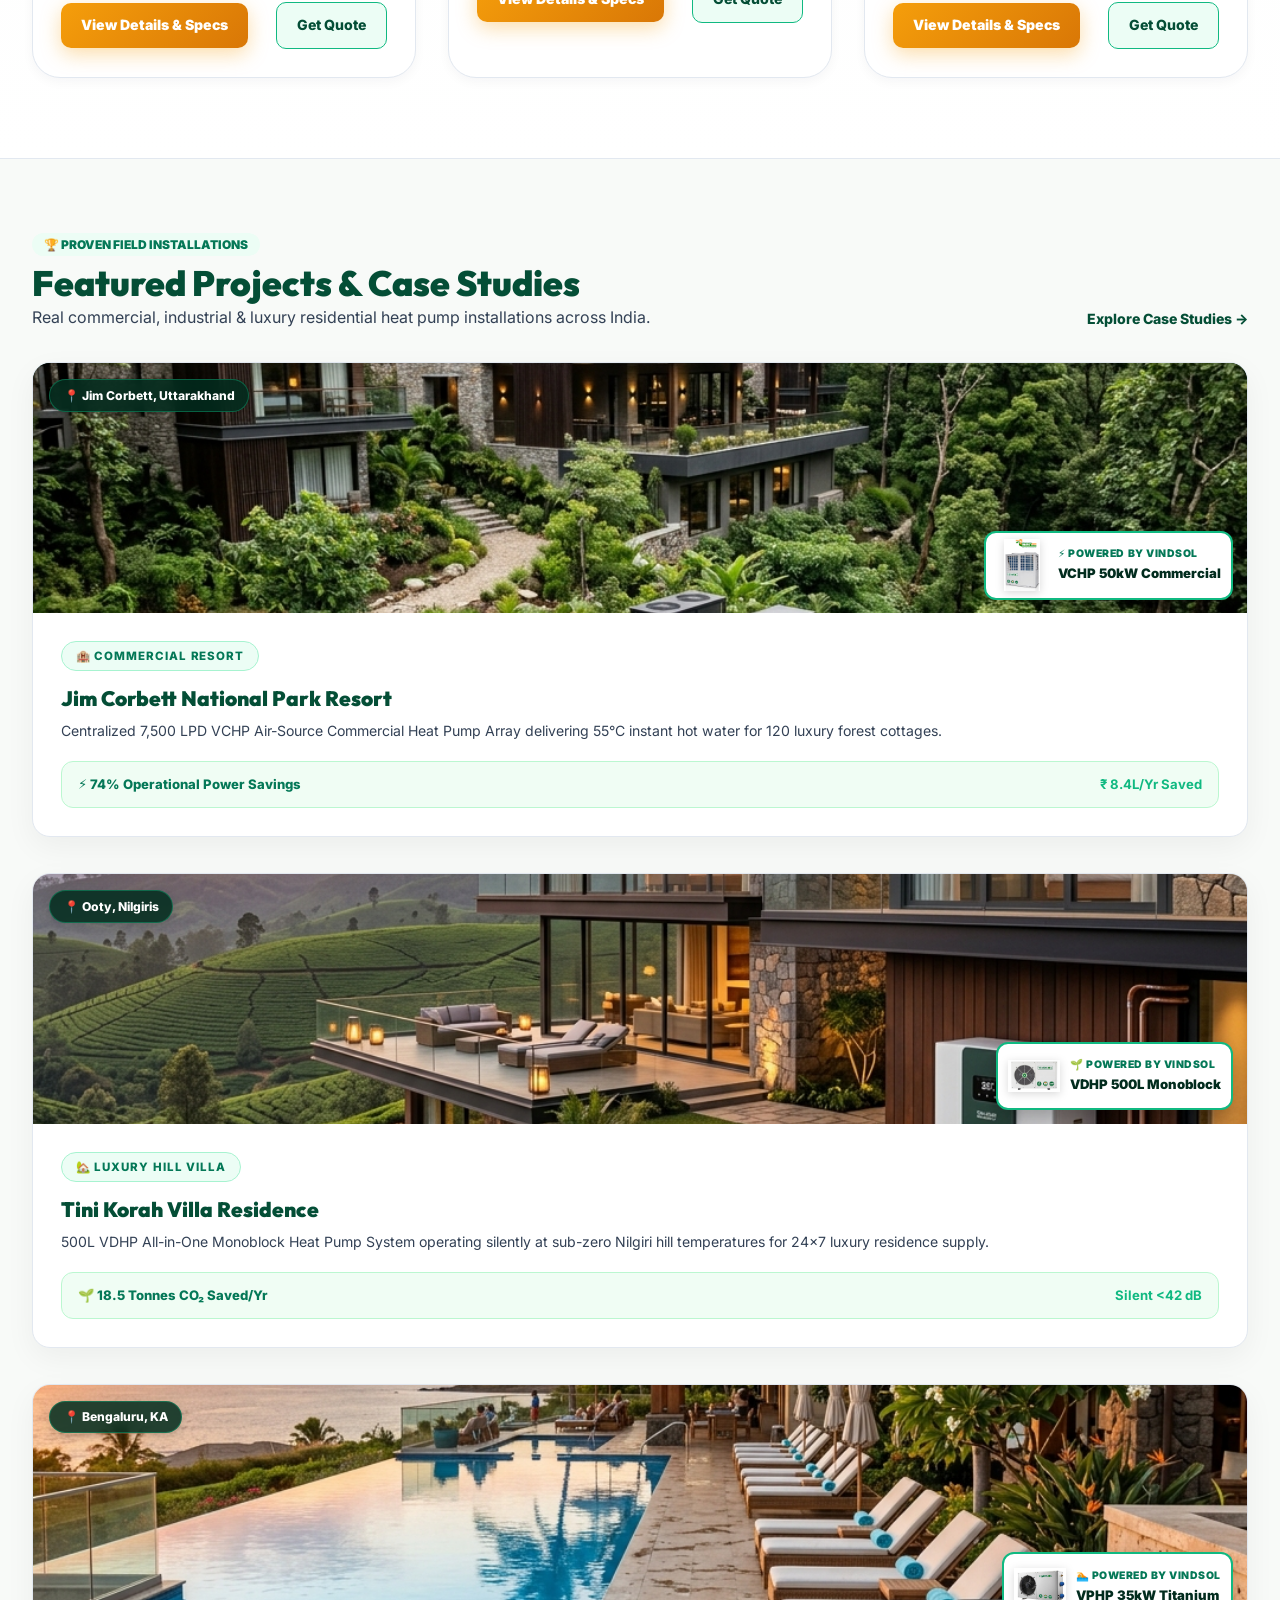
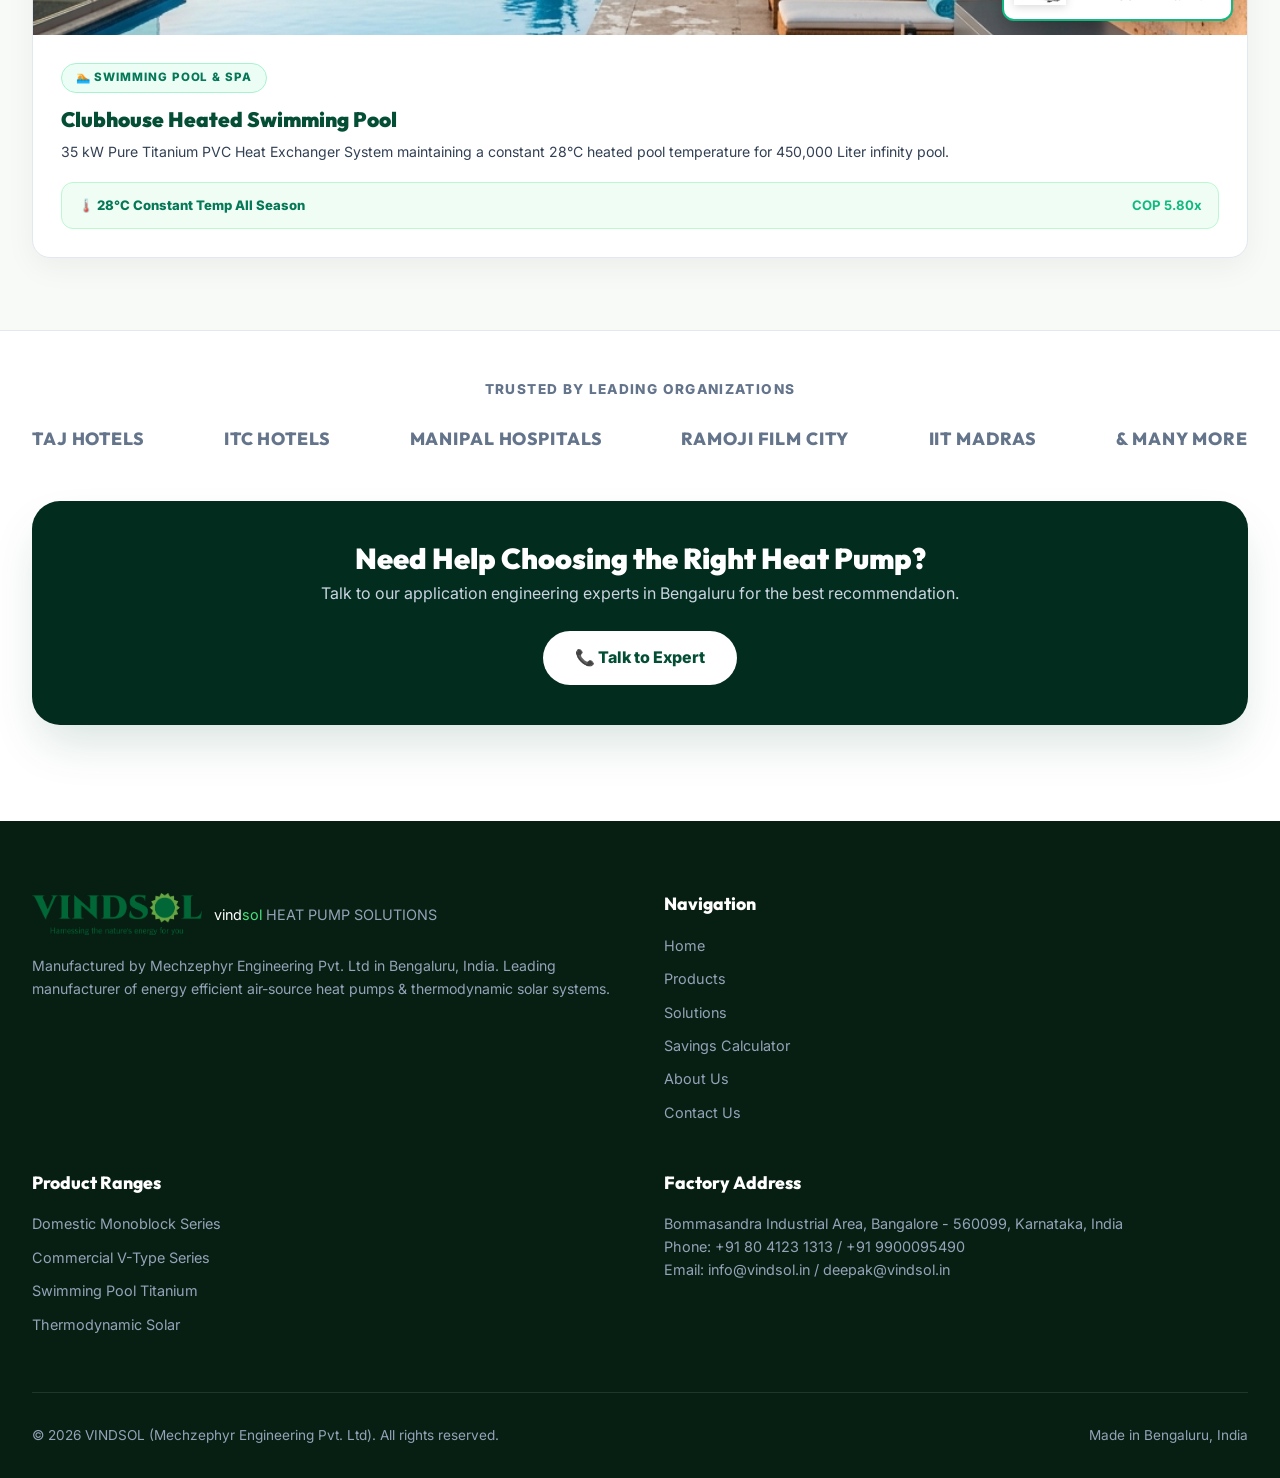
==== commit 6878fce4: "Remove top-right mobile toggle button icon across all header navigation bars" ====
--- a/index.html
+++ b/index.html
@@ -57,7 +57,6 @@
           <svg width="18" height="18" viewBox="0 0 24 24" fill="none" stroke="currentColor" stroke-width="2.5"><path d="M20 21v-2a4 4 0 0 0-4-4H8a4 4 0 0 0-4 4v2"/><circle cx="12" cy="7" r="4"/></svg>
           <span>Profile / Admin</span>
         </a>
-        <button class="mobile-toggle" aria-label="Toggle Navigation Menu">☰</button>
       </div>
     </div>
   </header>
--- a/css/style.css
+++ b/css/style.css
@@ -277,6 +277,10 @@
   box-shadow: 0 6px 18px rgba(4, 78, 54, 0.2);
 }
 
+.mobile-toggle {
+  display: none !important;
+}
+
 /* Sector Filter Bar inside Product Range */
 .product-category-filter-bar {
   display: flex;
@@ -337,142 +341,7 @@
   transform: translateY(0);
 }
 
-.mega-dropdown-menu {
-  position: absolute;
-  top: 100%;
-  left: 0;
-  width: 760px;
-  background: #FFFFFF;
-  border: 1px solid var(--border-soft);
-  border-radius: 16px;
-  box-shadow: 0 25px 60px rgba(2, 44, 30, 0.2), 0 10px 25px rgba(0,0,0,0.08);
-  display: none;
-  overflow: hidden;
-  z-index: 1000;
-}
-
-.nav-item-has-dropdown:hover .mega-dropdown-menu {
-  display: flex;
-}
-
-.mega-dropdown-sidebar {
-  width: 270px;
-  background: #022C1E;
-  border-right: 1px solid rgba(255,255,255,0.1);
-  display: flex;
-  flex-direction: column;
-  padding: 0.75rem 0;
-}
-
-.mega-tab-item {
-  padding: 0.9rem 1.25rem;
-  font-size: 0.85rem;
-  font-weight: 800;
-  color: #94A3B8;
-  border-bottom: 1px solid rgba(255,255,255,0.05);
-  cursor: pointer;
-  display: flex;
-  align-items: center;
-  justify-content: space-between;
-  transition: all 0.25s ease;
-}
-
-.mega-tab-item:hover, .mega-tab-item.active {
-  background: rgba(16, 185, 129, 0.18);
-  color: #10B981;
-}
-
-.mega-dropdown-content {
-  flex: 1;
-  background: #F8FAF8;
-  padding: 1.25rem;
-}
-
-.mega-sub-panel {
-  display: none;
-}
-
-.mega-sub-panel.active {
-  display: block;
-}
-
-.mega-sub-grid {
-  display: grid;
-  grid-template-columns: repeat(2, 1fr);
-  gap: 0.85rem;
-}
-
-.mega-product-card {
-  display: flex;
-  align-items: center;
-  gap: 0.85rem;
-  padding: 0.85rem;
-  background: #FFFFFF;
-  border: 1px solid #E2E8F0;
-  border-radius: 14px;
-  text-decoration: none;
-  transition: all 0.25s ease;
-  box-shadow: 0 2px 6px rgba(0,0,0,0.03);
-}
-
-.mega-product-card:hover {
-  transform: translateY(-3px);
-  border-color: #10B981;
-  box-shadow: 0 8px 20px rgba(16, 185, 129, 0.15);
-  background: #FFFFFF;
-}
-
-.mega-product-img-frame {
-  width: 68px;
-  height: 68px;
-  border-radius: 10px;
-  background: #F1F5F9;
-  border: 1px solid #E2E8F0;
-  padding: 0.3rem;
-  display: flex;
-  align-items: center;
-  justify-content: center;
-  flex-shrink: 0;
-  overflow: hidden;
-}
-
-.mega-product-img-frame img {
-  max-width: 100%;
-  max-height: 100%;
-  object-fit: contain;
-  transition: transform 0.35s ease;
-}
-
-.mega-product-card:hover .mega-product-img-frame img {
-  transform: scale(1.12);
-}
-
-.mega-product-info {
-  display: flex;
-  flex-direction: column;
-  gap: 0.2rem;
-}
-
-.mega-product-tag {
-  font-size: 0.66rem;
-  font-weight: 900;
-  color: #047857;
-  text-transform: uppercase;
-  letter-spacing: 0.05em;
-}
-
-.mega-product-title {
-  font-size: 0.88rem;
-  font-weight: 900;
-  color: #022C1E;
-  line-height: 1.3;
-}
-
-.mega-product-price {
-  font-size: 0.76rem;
-  font-weight: 700;
-  color: #64748B;
-}
+
 
 /* ==========================================================================
    HERO SECTION
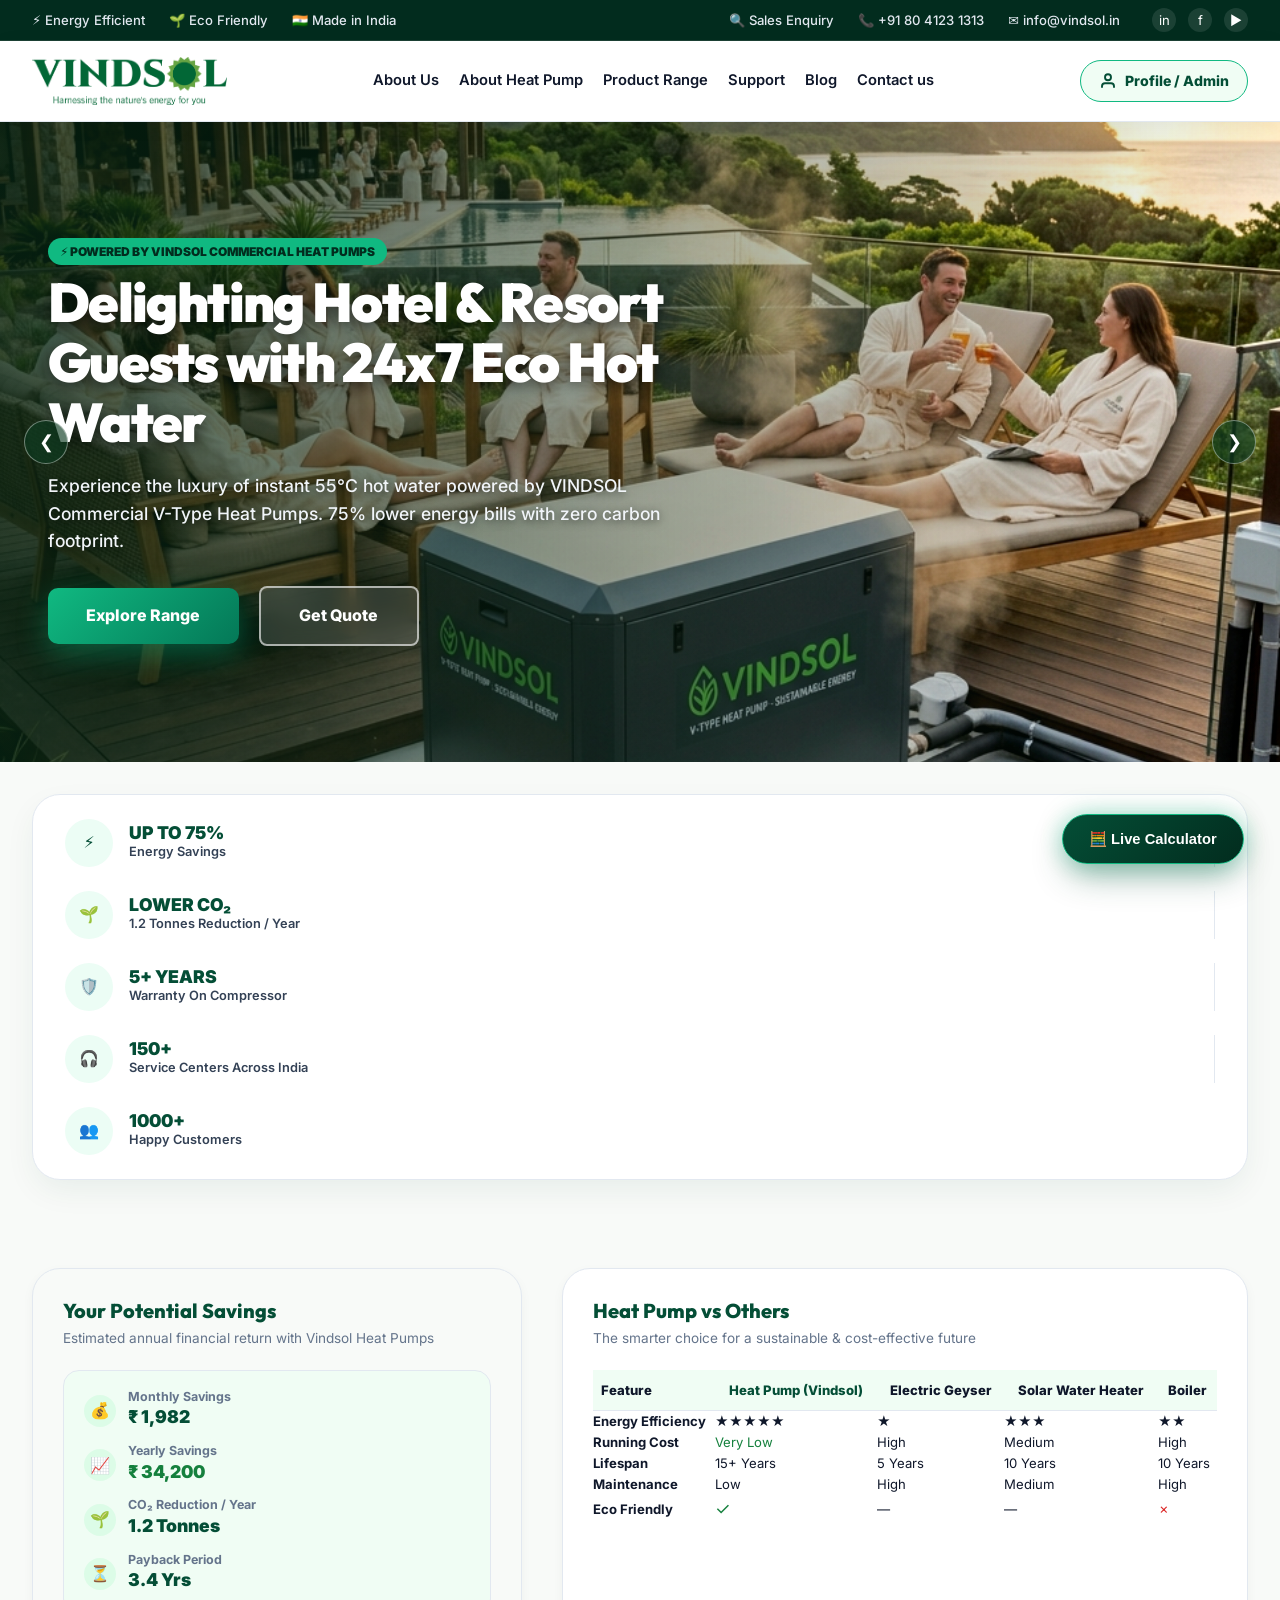
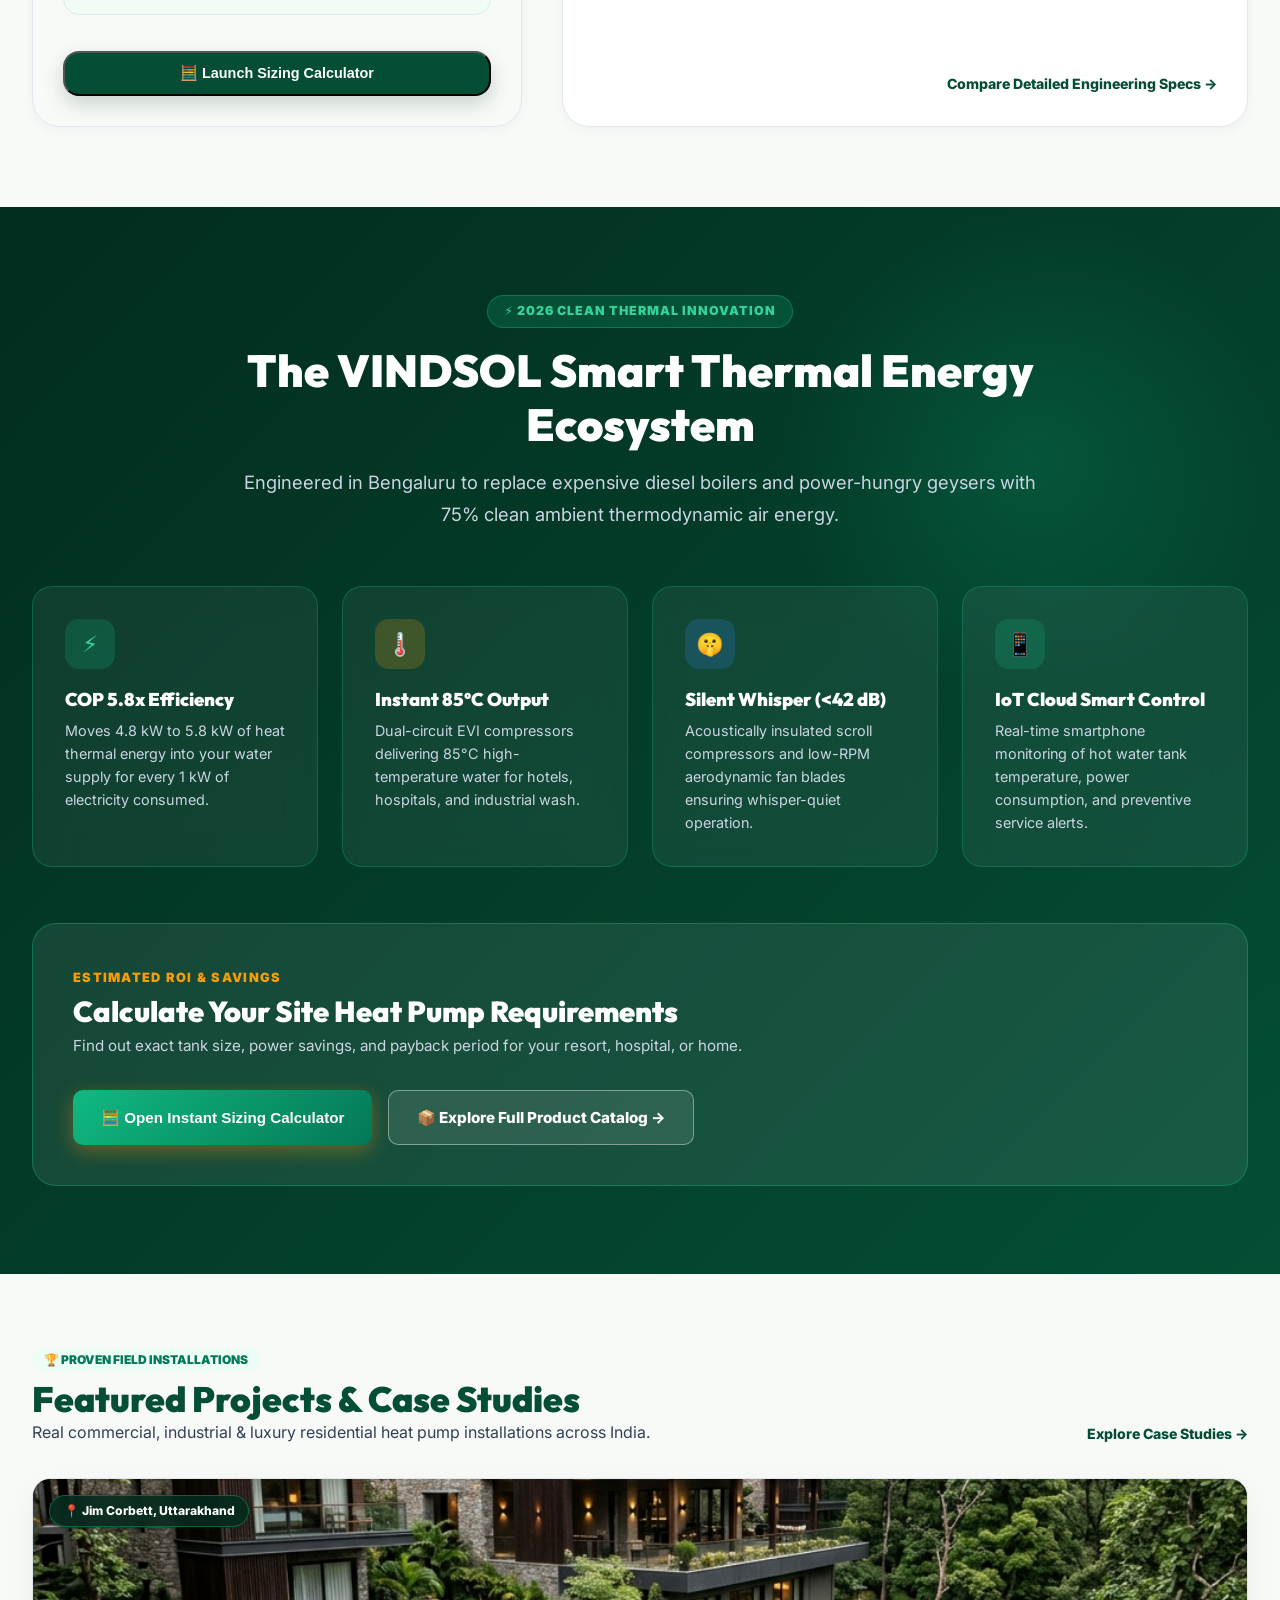
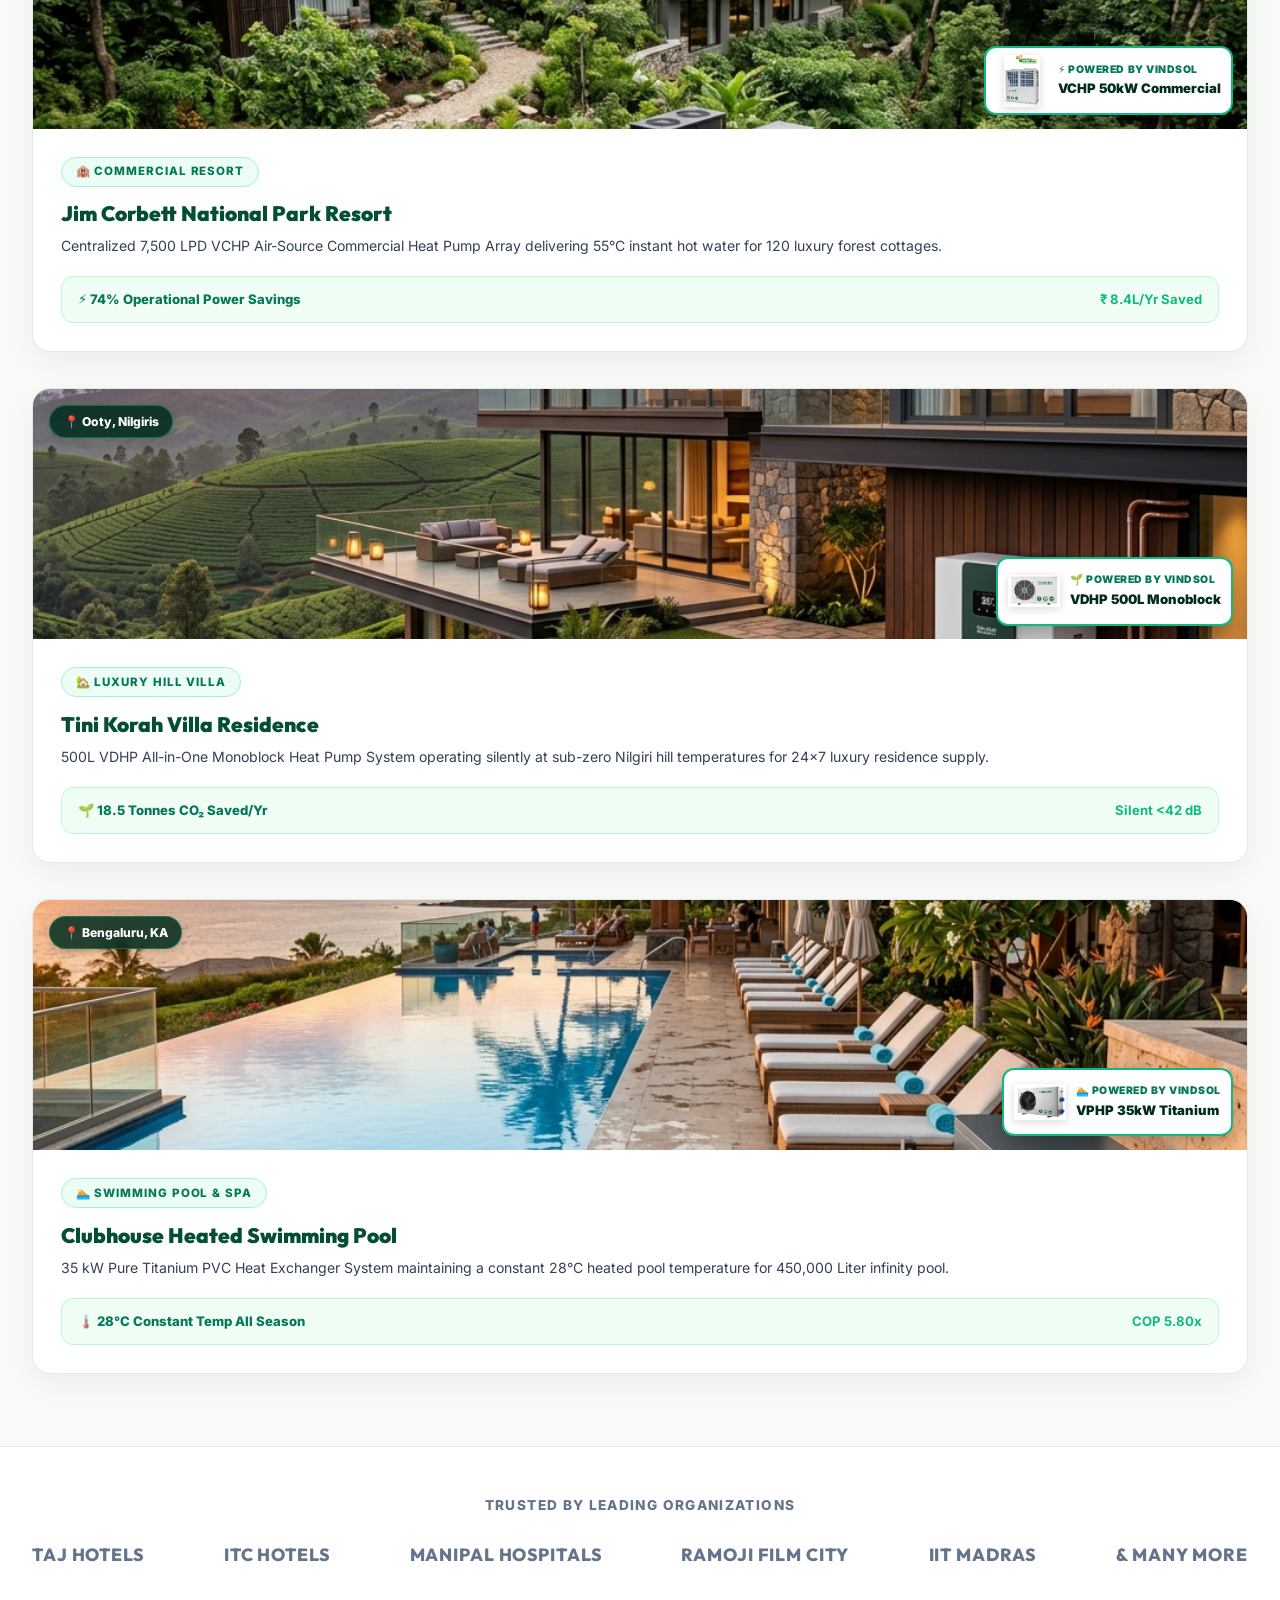
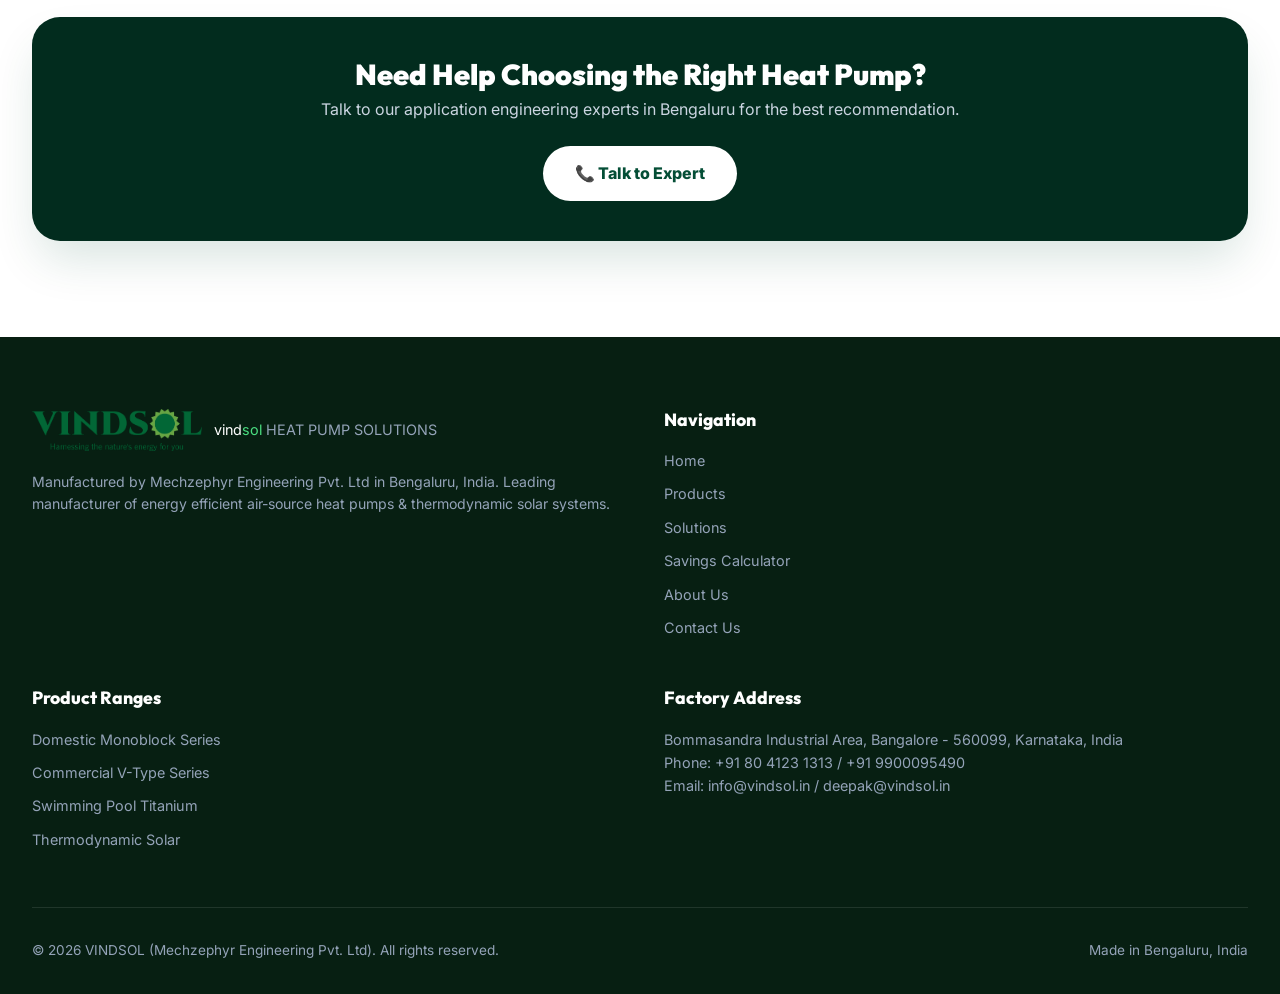
==== commit 13af5ab9: "Replace Product Lineup grid on Home Page with VINDSOL Smart Thermal Ecosystem 2026 Feature Showcase" ====
--- a/index.html
+++ b/index.html
@@ -737,178 +737,79 @@
   </div>
 
   <!-- =========================================================================
-       6. GRAND PRODUCT LINEUP SHOWCASE GALLERY
-       ========================================================================= -->
-  <section class="grand-products-section" id="product-lineup">
-    <div class="container">
-      <div class="section-header-compact">
-        <h2>Official VINDSOL Product Lineup</h2>
-        <p>Engineered for maximum COP efficiency, zero emissions, and up to 75% energy savings across residential &amp; industrial sites</p>
-      </div>
-
-      <div class="grand-products-grid">
-        <!-- Product 1 -->
-        <div class="grand-product-card">
-          <div class="grand-product-img-wrap">
-            <img src="assets/images/products/vtype-commercial.jpg" alt="Vindsol Commercial V-Type Heat Pump" class="grand-product-img">
-          </div>
-          <div class="grand-product-body">
-            <span class="grand-product-tag">AIR SOURCE • COMMERCIAL</span>
-            <h3 class="grand-product-title">V-Type Heavy Duty Heat Pump</h3>
-            <div class="product-rating-stars">★★★★★ <span>4.9 (142 reviews)</span></div>
-            
-            <div class="amazon-price-tag">
-              ₹1,20,000 - ₹3,50,000 <small>/ System</small>
-            </div>
-
-            <ul class="product-specs-mini-list">
-              <li>Capacity: 35kW to 150kW Multi-V</li>
-              <li>COP: 4.25 to 5.2x Efficiency</li>
-              <li>75% Lower Operational Cost</li>
-            </ul>
-
-            <div class="grand-product-footer">
-              <a href="product-detail.html?id=commercial" class="btn-amazon-primary">View Details &amp; Specs</a>
-              <a href="contact.html#quote" class="btn-amazon-secondary">Get Quote</a>
-            </div>
-          </div>
-        </div>
-
-        <!-- Product 2 -->
-        <div class="grand-product-card">
-          <div class="grand-product-img-wrap">
-            <img src="assets/images/products/dhw-monoblock.jpg" alt="Vindsol Domestic Monoblock Heat Pump" class="grand-product-img">
-          </div>
-          <div class="grand-product-body">
-            <span class="grand-product-tag">THERMODYNAMIC • RESIDENTIAL</span>
-            <h3 class="grand-product-title">All-in-One Domestic Monoblock</h3>
-            <div class="product-rating-stars">★★★★★ <span>4.8 (96 reviews)</span></div>
-
-            <div class="amazon-price-tag">
-              ₹45,000 - ₹85,000 <small>/ Unit</small>
-            </div>
-
-            <ul class="product-specs-mini-list">
-              <li>Tank Capacity: 150L to 1000L Storage</li>
-              <li>Saginomya Electronic Expansion Valve</li>
-              <li>Ultra-Quiet Operation (&lt;48 dBA)</li>
-            </ul>
-
-            <div class="grand-product-footer">
-              <a href="product-detail.html?id=dhw" class="btn-amazon-primary">View Details &amp; Specs</a>
-              <a href="contact.html#quote" class="btn-amazon-secondary">Get Quote</a>
-            </div>
-          </div>
-        </div>
-
-        <!-- Product 3 -->
-        <div class="grand-product-card">
-          <div class="grand-product-img-wrap">
-            <img src="assets/images/products/swimming-pool-titanium.png" alt="Vindsol Swimming Pool Heat Pump" class="grand-product-img">
-          </div>
-          <div class="grand-product-body">
-            <span class="grand-product-tag">AIR SOURCE • POOLS &amp; SPA</span>
-            <h3 class="grand-product-title">Titanium Pool &amp; Spa Heat Pump</h3>
-            <div class="product-rating-stars">★★★★★ <span>5.0 (88 reviews)</span></div>
-
-            <div class="amazon-price-tag">
-              ₹85,000 - ₹2,10,000 <small>/ System</small>
-            </div>
-
-            <ul class="product-specs-mini-list">
-              <li>100% Pure Titanium PVC Exchanger</li>
-              <li>28°C Constant Heated Pool Water</li>
-              <li>Chlorine &amp; Salt Water Anti-Corrosion</li>
-            </ul>
-
-            <div class="grand-product-footer">
-              <a href="product-detail.html?id=pool" class="btn-amazon-primary">View Details &amp; Specs</a>
-              <a href="contact.html#quote" class="btn-amazon-secondary">Get Quote</a>
-            </div>
-          </div>
-        </div>
-
-        <!-- Product 4 -->
-        <div class="grand-product-card">
-          <div class="grand-product-img-wrap">
-            <img src="assets/images/products/high-temp-industrial.jpg" alt="Vindsol 80°C High Temp Heat Pump" class="grand-product-img">
-          </div>
-          <div class="grand-product-body">
-            <span class="grand-product-tag">AIR SOURCE • INDUSTRIAL</span>
-            <h3 class="grand-product-title">80°C High Temp Industrial System</h3>
-            <div class="product-rating-stars">★★★★★ <span>4.9 (64 reviews)</span></div>
-
-            <div class="amazon-price-tag">
-              ₹1,80,000 - ₹4,20,000 <small>/ Unit</small>
-            </div>
-
-            <ul class="product-specs-mini-list">
-              <li>Extreme High Temp Output: Up to 80°C</li>
-              <li>Textile, Sterilization &amp; Boiler Replacement</li>
-              <li>Dual Circuit R134a EVI Compressor</li>
-            </ul>
-
-            <div class="grand-product-footer">
-              <a href="product-detail.html?id=high-temp" class="btn-amazon-primary">View Details &amp; Specs</a>
-              <a href="contact.html#quote" class="btn-amazon-secondary">Get Quote</a>
-            </div>
-          </div>
-        </div>
-
-        <!-- Product 5 -->
-        <div class="grand-product-card">
-          <div class="grand-product-img-wrap">
-            <img src="assets/images/products/quartz-glass-tank.png" alt="Vindsol Quartz Blue Glass Lined Tank" class="grand-product-img">
-          </div>
-          <div class="grand-product-body">
-            <span class="grand-product-tag">STORAGE • GLASS LINED TANKS</span>
-            <h3 class="grand-product-title">Quartz Blue Glass Lined Tank</h3>
-            <div class="product-rating-stars">★★★★★ <span>4.9 (78 reviews)</span></div>
-
-            <div class="amazon-price-tag">
-              ₹25,000 - ₹65,000 <small>/ Unit</small>
-            </div>
-
-            <ul class="product-specs-mini-list">
-              <li>German Glass Enamel Internal Coating</li>
-              <li>50mm High-Density PUF Thermal Insulation</li>
-              <li>Capacity: 200L to 1000L Storage</li>
-            </ul>
-
-            <div class="grand-product-footer">
-              <a href="product-detail.html?id=storage-tanks" class="btn-amazon-primary">View Details &amp; Specs</a>
-              <a href="contact.html#quote" class="btn-amazon-secondary">Get Quote</a>
-            </div>
-          </div>
-        </div>
-
-        <!-- Product 6 -->
-        <div class="grand-product-card">
-          <div class="grand-product-img-wrap">
-            <img src="assets/images/products/tp-relief-valve.png" alt="Vindsol T&P Relief Valve" class="grand-product-img">
-          </div>
-          <div class="grand-product-body">
-            <span class="grand-product-tag">SAFETY • T&amp;P RELIEF VALVES</span>
-            <h3 class="grand-product-title">Temperature &amp; Pressure Relief Valve</h3>
-            <div class="product-rating-stars">★★★★★ <span>4.8 (110 reviews)</span></div>
-
-            <div class="amazon-price-tag">
-              ₹6,500 - ₹12,500 <small>/ Valve</small>
-            </div>
-
-            <ul class="product-specs-mini-list">
-              <li>Dual Protection: Discharges at 99°C / 7 Bar</li>
-              <li>Heavy-Duty Bronze Body &amp; SS Spring</li>
-              <li>ASME &amp; ISO Factory Certified</li>
-            </ul>
-
-            <div class="grand-product-footer">
-              <a href="product-detail.html?id=tp-valve" class="btn-amazon-primary">View Details &amp; Specs</a>
-              <a href="contact.html#quote" class="btn-amazon-secondary">Get Quote</a>
-            </div>
-          </div>
-        </div>
-      </div>
+       6. VINDSOL SMART THERMAL ENERGY ECOSYSTEM & LIVING TECH SHOWCASE
+       ========================================================================= -->
+  <section style="padding: 5.5rem 0; background: linear-gradient(135deg, #022C1E 0%, #044E36 100%); color: #FFFFFF; position: relative; overflow: hidden;" id="thermal-ecosystem">
+    <div style="position: absolute; top: 0; right: 0; width: 500px; height: 500px; background: radial-gradient(circle, rgba(16, 185, 129, 0.18) 0%, transparent 70%); pointer-events: none;"></div>
+    
+    <div class="container" style="position: relative; z-index: 2;">
+      <div style="text-align: center; max-width: 820px; margin: 0 auto 3.5rem auto;">
+        <span style="background: rgba(16, 185, 129, 0.2); color: #34D399; font-size: 0.78rem; font-weight: 900; padding: 0.35rem 1rem; border-radius: 99px; text-transform: uppercase; border: 1px solid rgba(16, 185, 129, 0.4); letter-spacing: 0.08em; display: inline-block; margin-bottom: 1rem;">
+          ⚡ 2026 CLEAN THERMAL INNOVATION
+        </span>
+        <h2 style="font-size: 2.8rem; font-weight: 900; color: #FFFFFF; line-height: 1.2; margin-bottom: 1rem;">
+          The VINDSOL Smart Thermal Energy Ecosystem
+        </h2>
+        <p style="font-size: 1.15rem; color: #CBD5E1; line-height: 1.7;">
+          Engineered in Bengaluru to replace expensive diesel boilers and power-hungry geysers with 75% clean ambient thermodynamic air energy.
+        </p>
+      </div>
+
+      <!-- 4 HIGHLIGHT CARDS GRID -->
+      <div style="display: grid; grid-template-columns: repeat(4, 1fr); gap: 1.5rem; margin-bottom: 3.5rem;">
+        
+        <div style="background: rgba(255,255,255,0.06); backdrop-filter: blur(16px); border: 1px solid rgba(16, 185, 129, 0.3); border-radius: 20px; padding: 2rem; transition: transform 0.3s ease;">
+          <div style="width: 50px; height: 50px; border-radius: 14px; background: rgba(16, 185, 129, 0.2); color: #34D399; display: flex; align-items: center; justify-content: center; font-size: 1.4rem; font-weight: 900; margin-bottom: 1.25rem;">⚡</div>
+          <h3 style="font-size: 1.15rem; font-weight: 900; color: #FFFFFF; margin-bottom: 0.5rem;">COP 5.8x Efficiency</h3>
+          <p style="font-size: 0.9rem; color: #CBD5E1; line-height: 1.6;">
+            Moves 4.8 kW to 5.8 kW of heat thermal energy into your water supply for every 1 kW of electricity consumed.
+          </p>
+        </div>
+
+        <div style="background: rgba(255,255,255,0.06); backdrop-filter: blur(16px); border: 1px solid rgba(16, 185, 129, 0.3); border-radius: 20px; padding: 2rem; transition: transform 0.3s ease;">
+          <div style="width: 50px; height: 50px; border-radius: 14px; background: rgba(245, 158, 11, 0.2); color: #F59E0B; display: flex; align-items: center; justify-content: center; font-size: 1.4rem; font-weight: 900; margin-bottom: 1.25rem;">🌡️</div>
+          <h3 style="font-size: 1.15rem; font-weight: 900; color: #FFFFFF; margin-bottom: 0.5rem;">Instant 85°C Output</h3>
+          <p style="font-size: 0.9rem; color: #CBD5E1; line-height: 1.6;">
+            Dual-circuit EVI compressors delivering 85°C high-temperature water for hotels, hospitals, and industrial wash.
+          </p>
+        </div>
+
+        <div style="background: rgba(255,255,255,0.06); backdrop-filter: blur(16px); border: 1px solid rgba(16, 185, 129, 0.3); border-radius: 20px; padding: 2rem; transition: transform 0.3s ease;">
+          <div style="width: 50px; height: 50px; border-radius: 14px; background: rgba(59, 130, 246, 0.2); color: #60A5FA; display: flex; align-items: center; justify-content: center; font-size: 1.4rem; font-weight: 900; margin-bottom: 1.25rem;">🤫</div>
+          <h3 style="font-size: 1.15rem; font-weight: 900; color: #FFFFFF; margin-bottom: 0.5rem;">Silent Whisper (&lt;42 dB)</h3>
+          <p style="font-size: 0.9rem; color: #CBD5E1; line-height: 1.6;">
+            Acoustically insulated scroll compressors and low-RPM aerodynamic fan blades ensuring whisper-quiet operation.
+          </p>
+        </div>
+
+        <div style="background: rgba(255,255,255,0.06); backdrop-filter: blur(16px); border: 1px solid rgba(16, 185, 129, 0.3); border-radius: 20px; padding: 2rem; transition: transform 0.3s ease;">
+          <div style="width: 50px; height: 50px; border-radius: 14px; background: rgba(16, 185, 129, 0.2); color: #34D399; display: flex; align-items: center; justify-content: center; font-size: 1.4rem; font-weight: 900; margin-bottom: 1.25rem;">📱</div>
+          <h3 style="font-size: 1.15rem; font-weight: 900; color: #FFFFFF; margin-bottom: 0.5rem;">IoT Cloud Smart Control</h3>
+          <p style="font-size: 0.9rem; color: #CBD5E1; line-height: 1.6;">
+            Real-time smartphone monitoring of hot water tank temperature, power consumption, and preventive service alerts.
+          </p>
+        </div>
+
+      </div>
+
+      <!-- INTERACTIVE PAYBACK & CTA BANNER -->
+      <div style="background: rgba(255, 255, 255, 0.08); border: 1.5px solid rgba(16, 185, 129, 0.4); border-radius: 24px; padding: 2.5rem; display: flex; align-items: center; justify-content: space-between; gap: 2rem; flex-wrap: wrap;">
+        <div>
+          <span style="font-size: 0.8rem; font-weight: 900; color: #F59E0B; text-transform: uppercase; letter-spacing: 0.1em;">ESTIMATED ROI &amp; SAVINGS</span>
+          <h3 style="font-size: 1.8rem; font-weight: 900; color: #FFFFFF; margin-top: 0.25rem;">Calculate Your Site Heat Pump Requirements</h3>
+          <p style="font-size: 0.95rem; color: #CBD5E1; margin-top: 0.35rem;">Find out exact tank size, power savings, and payback period for your resort, hospital, or home.</p>
+        </div>
+
+        <div style="display: flex; gap: 1rem; flex-wrap: wrap;">
+          <button onclick="document.getElementById('calcModalOverlay').classList.add('active')" class="btn-amazon-primary" style="padding: 0.9rem 1.75rem; font-size: 0.95rem; cursor: pointer; background: linear-gradient(135deg, #10B981 0%, #047857 100%); border: none;">
+            🧮 Open Instant Sizing Calculator
+          </button>
+          <a href="products.html" class="btn-amazon-secondary" style="padding: 0.9rem 1.75rem; font-size: 0.95rem; text-decoration: none; color: #FFF; border-color: rgba(255,255,255,0.4); background: rgba(255,255,255,0.1);">
+            📦 Explore Full Product Catalog →
+          </a>
+        </div>
+      </div>
+
     </div>
   </section>
 
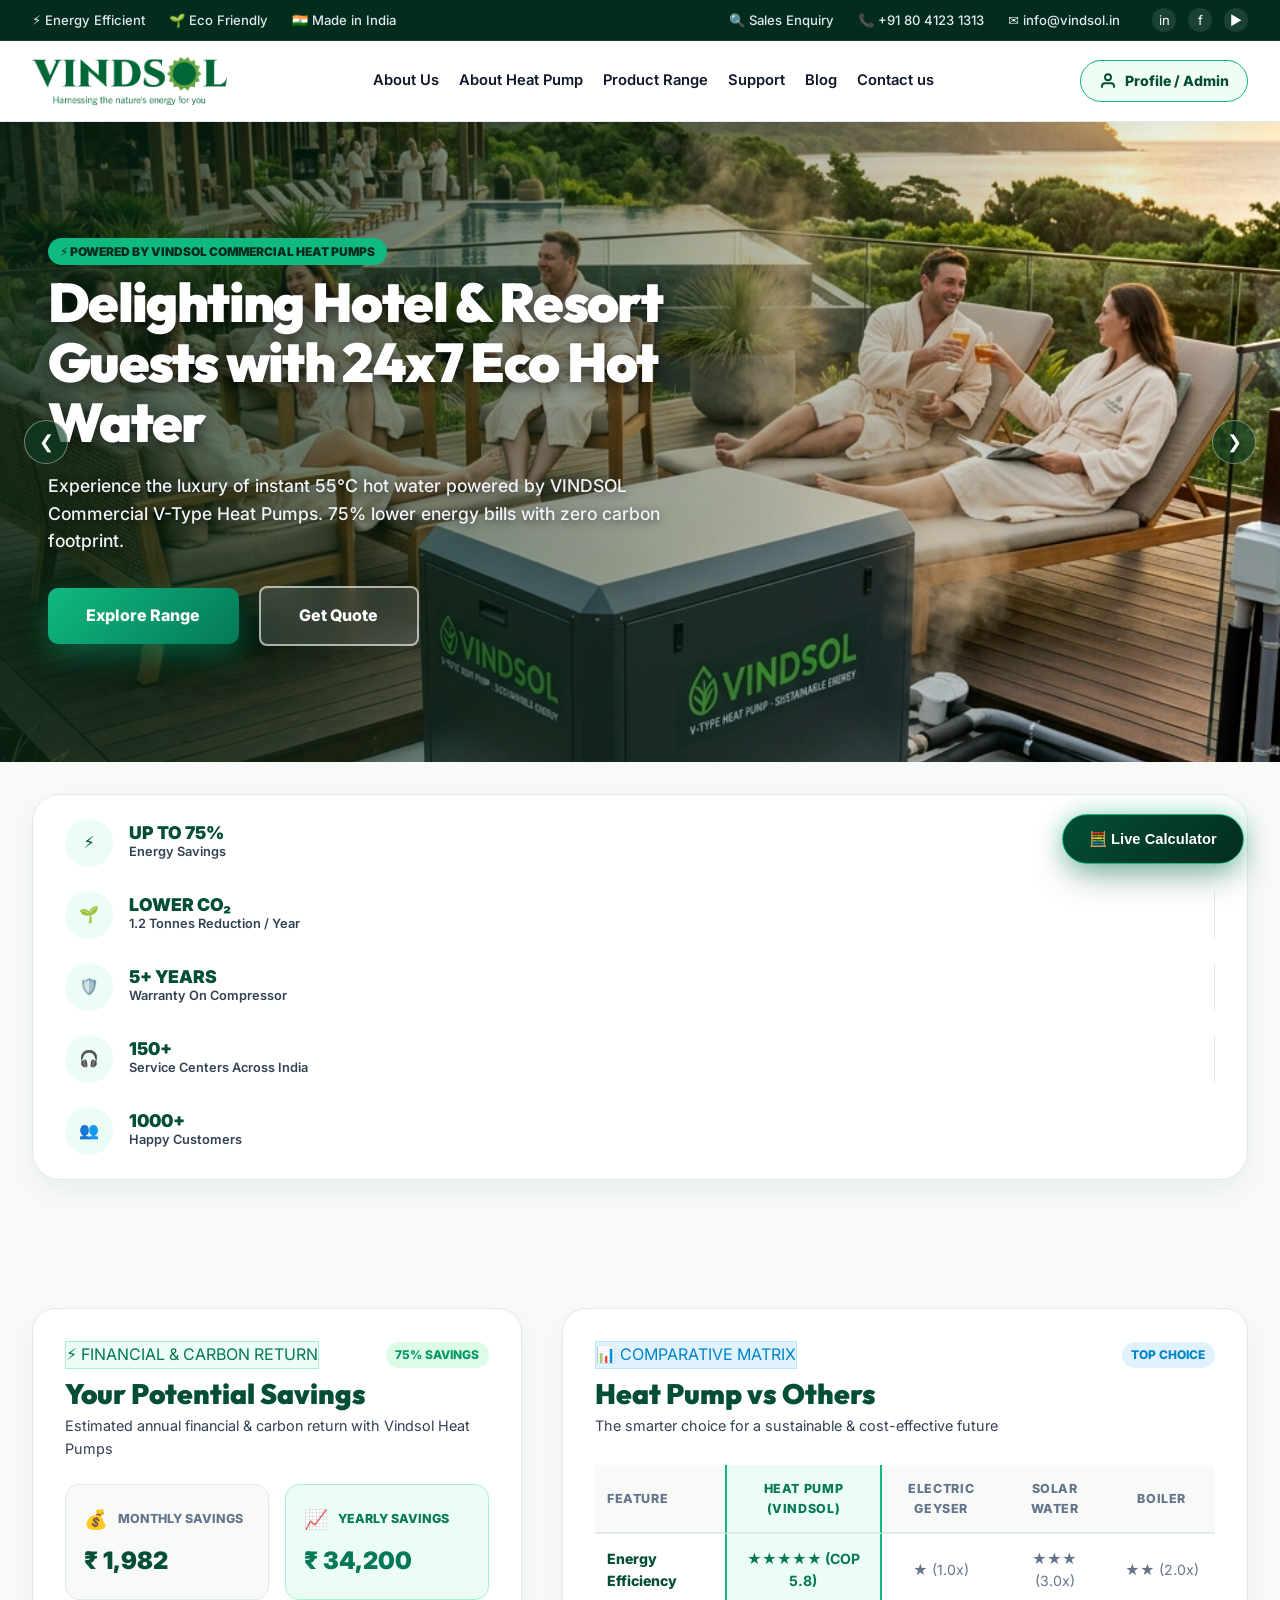
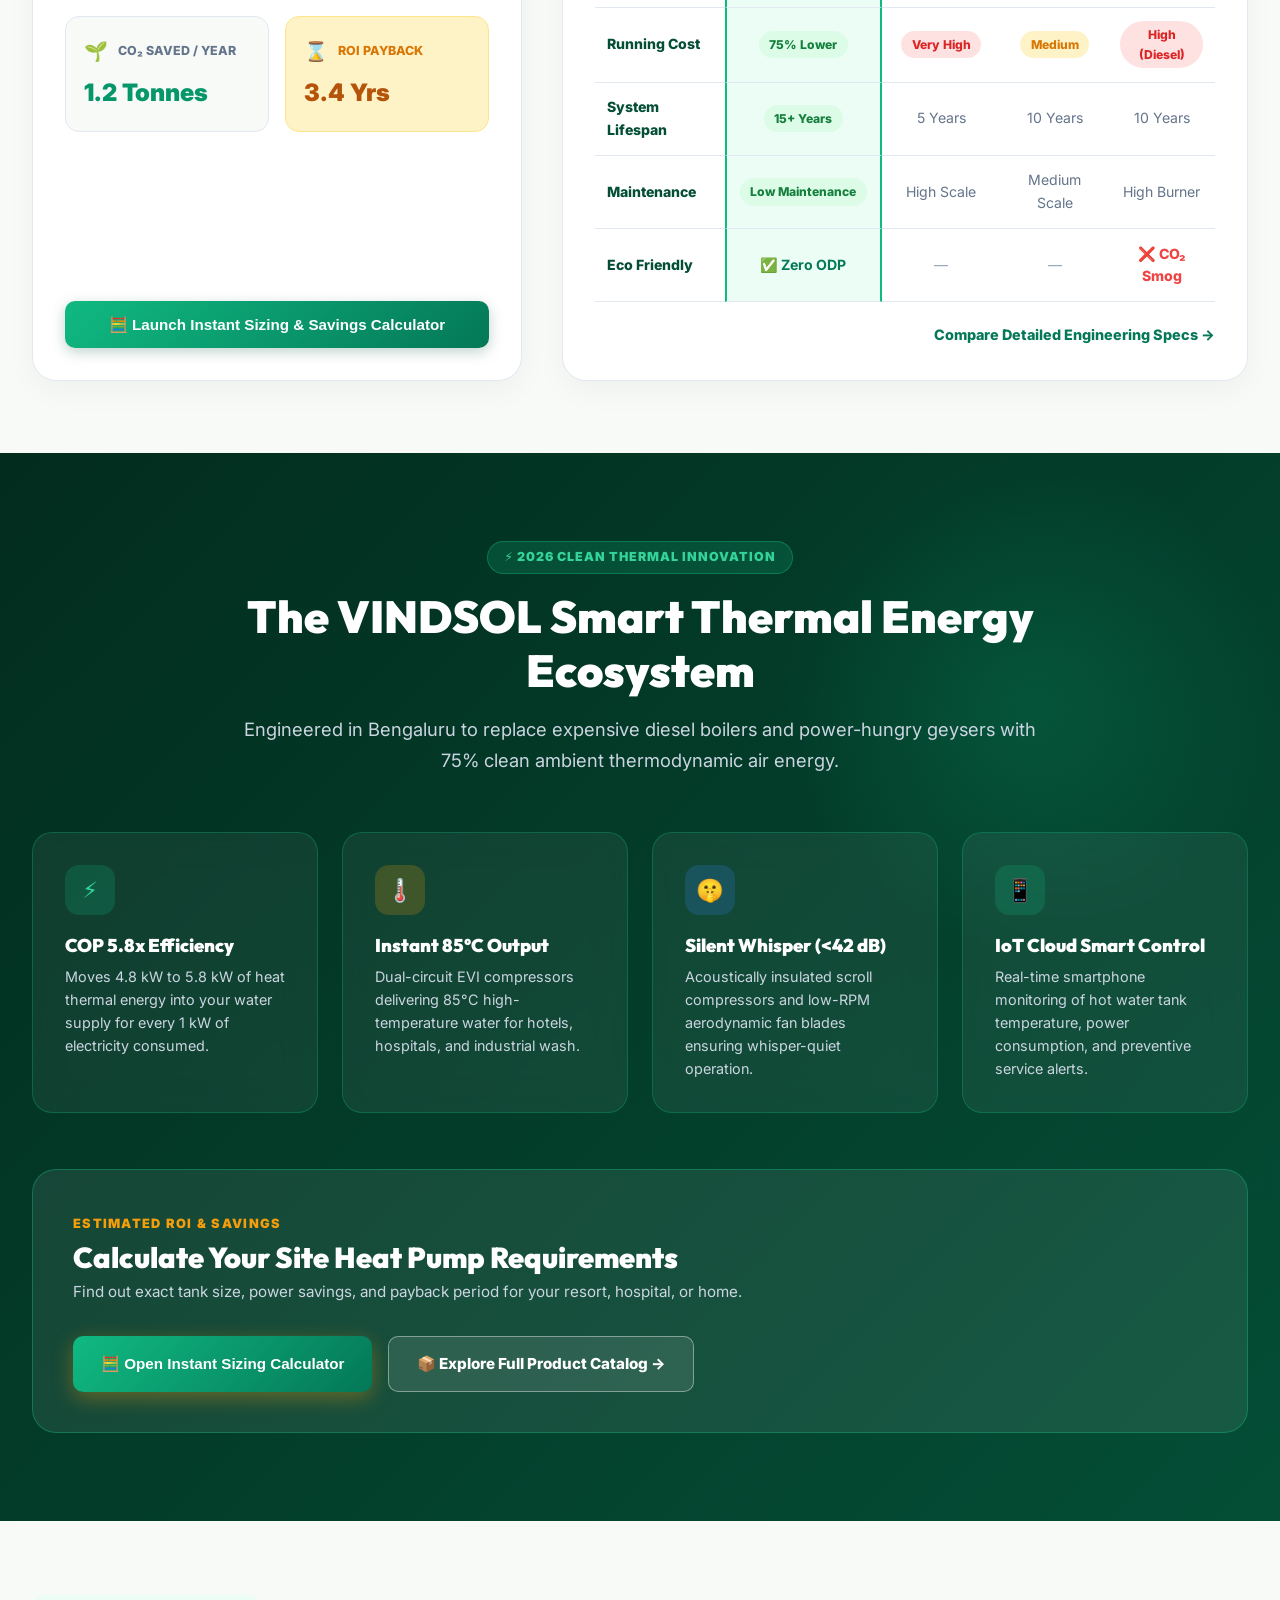
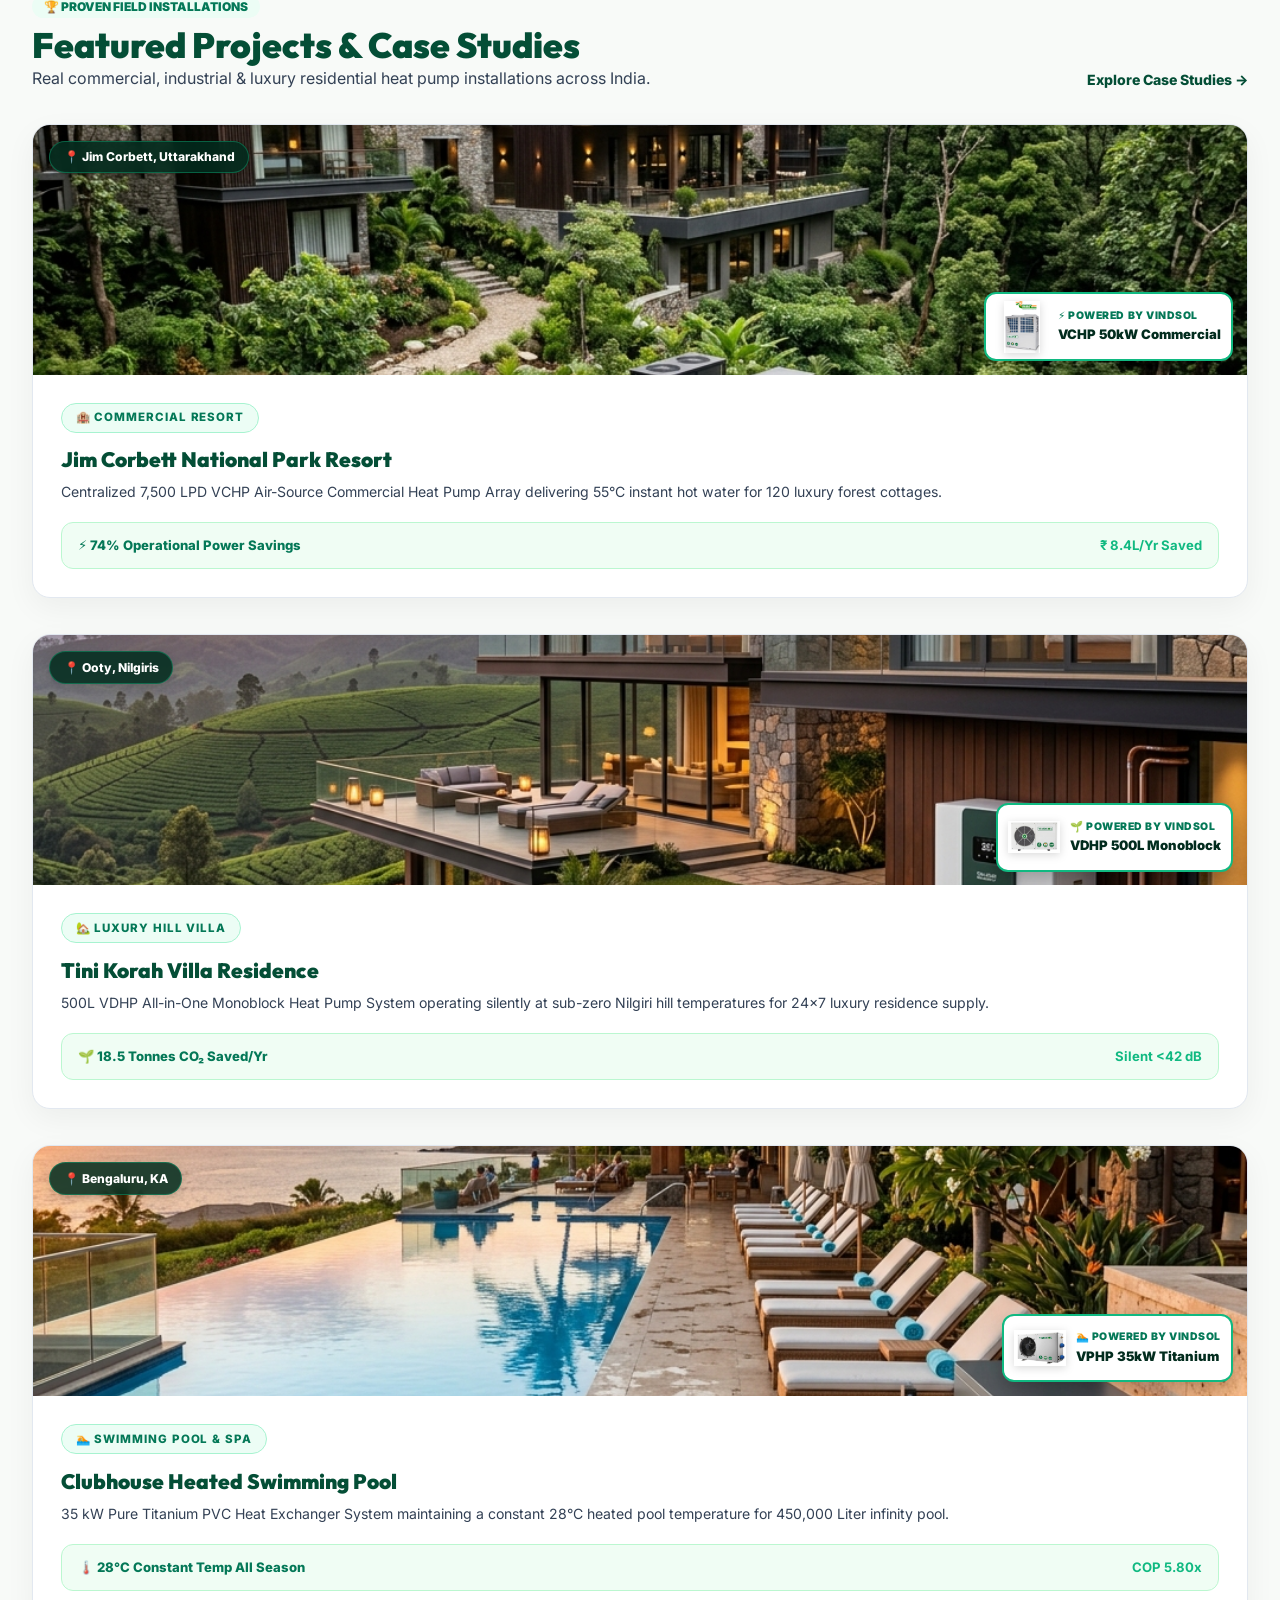
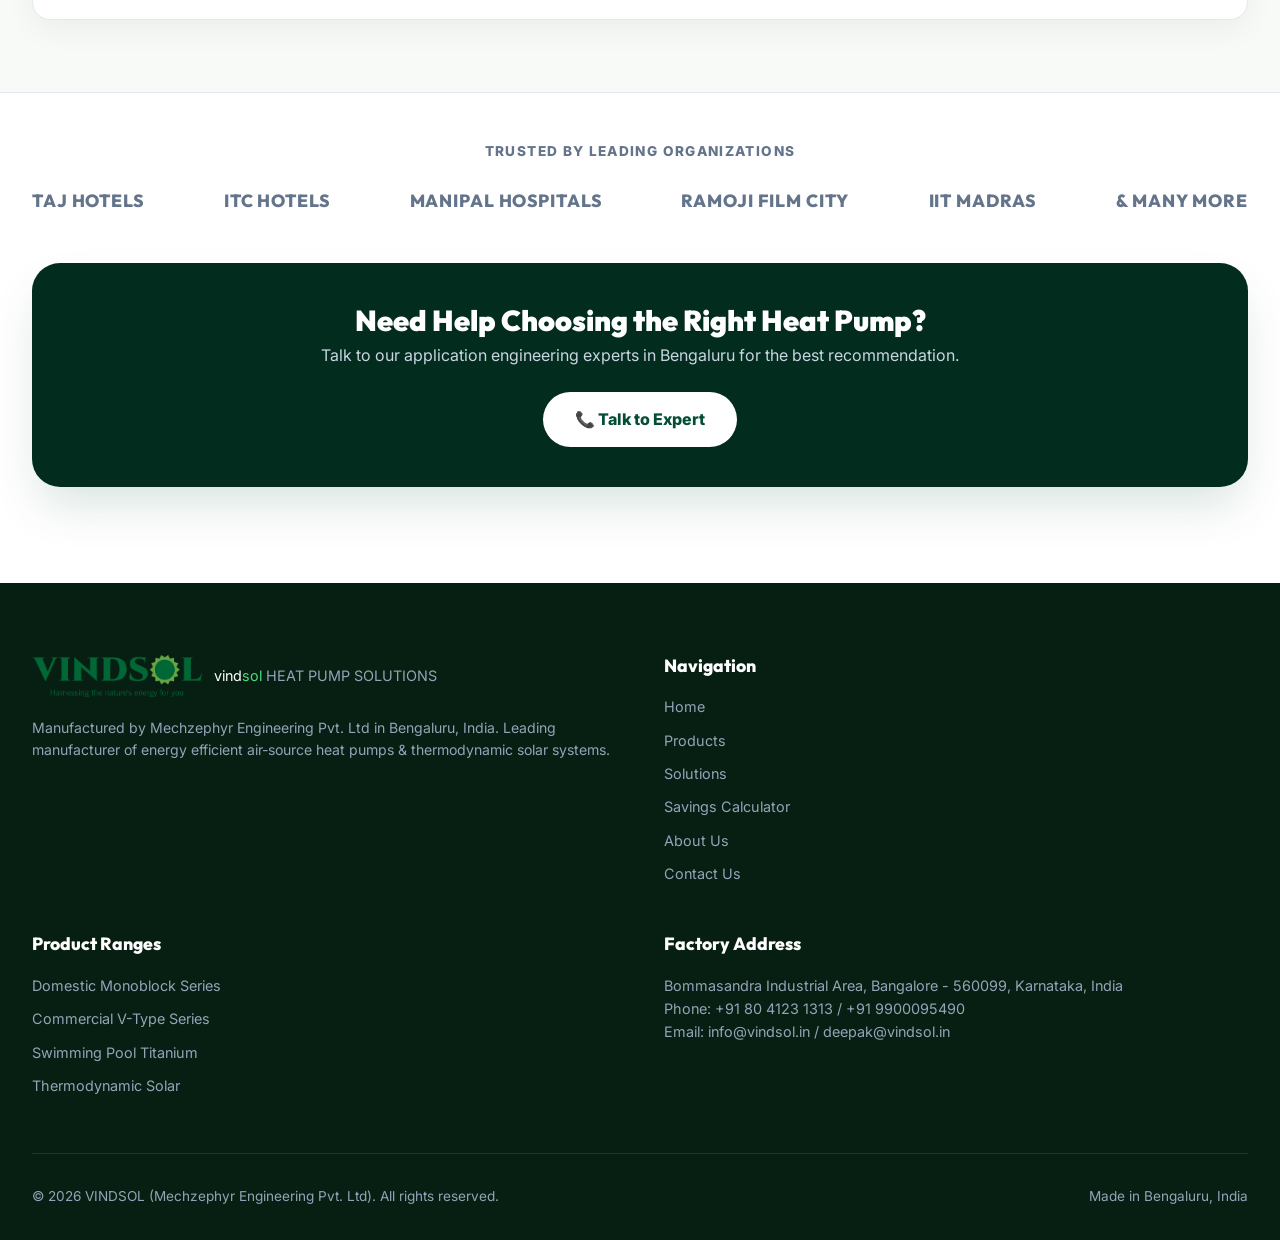
==== commit 25271ef3: "Redesign Savings Dashboard and Comparison Matrix section into clean 2026 ordered UI" ====
--- a/index.html
+++ b/index.html
@@ -200,118 +200,131 @@
   </div>
 
   <!-- =========================================================================
-       5. SPACIOUS 2-COLUMN DASHBOARD GRID
-       ========================================================================= -->
-  <section class="grid-dashboard-section" id="calculator">
+       5. SPACIOUS 2-COLUMN DASHBOARD GRID (SAVINGS & MATRIX COMPARISON)
+       ========================================================================= -->
+  <section class="grid-dashboard-section" id="calculator" style="padding: 4.5rem 0; background: #F8FAF8;">
     <div class="container">
       <div class="dashboard-2col-grid">
         
         <!-- Column 1: Your Potential Savings Output Card -->
-        <div class="dashboard-card" style="background-color: #F8FAF8;">
+        <div class="dashboard-card-modern">
           <div>
-            <h3 class="dashboard-card-title" style="color: var(--color-primary);">Your Potential Savings</h3>
-            <p class="dashboard-card-sub">Estimated annual financial return with Vindsol Heat Pumps</p>
-
-            <div class="savings-metric-box">
-              <div class="metric-row">
-                <div class="metric-icon">💰</div>
-                <div class="metric-info">
-                  <label>Monthly Savings</label>
-                  <strong id="monthlySavingsVal">₹ 2,850</strong>
+            <div style="display: flex; align-items: center; justify-content: space-between; margin-bottom: 0.5rem;">
+              <span class="blueprint-tag" style="background: #ECFDF5; color: #047857; border: 1px solid #A7F3D0;">⚡ FINANCIAL &amp; CARBON RETURN</span>
+              <span style="font-size: 0.75rem; font-weight: 800; color: #059669; background: #DCFCE7; padding: 0.2rem 0.6rem; border-radius: 99px;">75% SAVINGS</span>
+            </div>
+            <h3 style="font-size: 1.75rem; font-weight: 900; color: var(--color-primary); margin-bottom: 0.25rem;">Your Potential Savings</h3>
+            <p style="font-size: 0.9rem; color: var(--text-secondary); margin-bottom: 1.5rem;">Estimated annual financial &amp; carbon return with Vindsol Heat Pumps</p>
+
+            <!-- 2x2 Metric KPI Grid -->
+            <div style="display: grid; grid-template-columns: 1fr 1fr; gap: 1rem; margin-bottom: 1.5rem;">
+              
+              <div style="background: #F8FAF8; border: 1.5px solid #E2E8F0; border-radius: 14px; padding: 1.15rem; transition: all 0.25s ease;">
+                <div style="display: flex; align-items: center; gap: 0.6rem; margin-bottom: 0.5rem;">
+                  <span style="font-size: 1.2rem;">💰</span>
+                  <span style="font-size: 0.78rem; font-weight: 800; color: var(--text-muted); text-transform: uppercase;">Monthly Savings</span>
                 </div>
-              </div>
-
-              <div class="metric-row">
-                <div class="metric-icon">📈</div>
-                <div class="metric-info">
-                  <label>Yearly Savings</label>
-                  <strong id="yearlySavingsVal" style="color: #15803D;">₹ 34,200</strong>
+                <strong id="monthlySavingsVal" style="font-size: 1.5rem; font-weight: 900; color: var(--color-primary); display: block;">₹ 2,850</strong>
+              </div>
+
+              <div style="background: #ECFDF5; border: 1.5px solid #A7F3D0; border-radius: 14px; padding: 1.15rem; transition: all 0.25s ease;">
+                <div style="display: flex; align-items: center; gap: 0.6rem; margin-bottom: 0.5rem;">
+                  <span style="font-size: 1.2rem;">📈</span>
+                  <span style="font-size: 0.78rem; font-weight: 800; color: #047857; text-transform: uppercase;">Yearly Savings</span>
                 </div>
-              </div>
-
-              <div class="metric-row">
-                <div class="metric-icon">🌱</div>
-                <div class="metric-info">
-                  <label>CO₂ Reduction / Year</label>
-                  <strong id="co2ReductionVal">1.2 Tonnes</strong>
+                <strong id="yearlySavingsVal" style="font-size: 1.5rem; font-weight: 900; color: #047857; display: block;">₹ 34,200</strong>
+              </div>
+
+              <div style="background: #F8FAF8; border: 1.5px solid #E2E8F0; border-radius: 14px; padding: 1.15rem; transition: all 0.25s ease;">
+                <div style="display: flex; align-items: center; gap: 0.6rem; margin-bottom: 0.5rem;">
+                  <span style="font-size: 1.2rem;">🌱</span>
+                  <span style="font-size: 0.78rem; font-weight: 800; color: var(--text-muted); text-transform: uppercase;">CO₂ Saved / Year</span>
                 </div>
-              </div>
-
-              <div class="metric-row">
-                <div class="metric-icon">⏳</div>
-                <div class="metric-info">
-                  <label>Payback Period</label>
-                  <strong id="paybackPeriodVal">2.3 Years</strong>
+                <strong id="co2ReductionVal" style="font-size: 1.5rem; font-weight: 900; color: #059669; display: block;">1.2 Tonnes</strong>
+              </div>
+
+              <div style="background: #FEF3C7; border: 1.5px solid #FDE68A; border-radius: 14px; padding: 1.15rem; transition: all 0.25s ease;">
+                <div style="display: flex; align-items: center; gap: 0.6rem; margin-bottom: 0.5rem;">
+                  <span style="font-size: 1.2rem;">⌛</span>
+                  <span style="font-size: 0.78rem; font-weight: 800; color: #D97706; text-transform: uppercase;">ROI Payback</span>
                 </div>
-              </div>
-            </div>
-          </div>
-
-          <div style="display: flex; gap: 0.75rem; align-items: center; margin-top: 1rem;">
-            <button class="btn-primary open-calc-modal" style="width: 100%; justify-content: center; font-size: 0.9rem; padding: 0.75rem 1rem;">
-              🧮 Launch Sizing Calculator
+                <strong id="paybackPeriodVal" style="font-size: 1.5rem; font-weight: 900; color: #B45309; display: block;">2.3 Years</strong>
+              </div>
+
+            </div>
+          </div>
+
+          <div>
+            <button onclick="document.getElementById('calcModalOverlay').classList.add('active')" class="btn-amazon-primary" style="width: 100%; justify-content: center; font-size: 0.95rem; padding: 0.9rem; background: linear-gradient(135deg, #10B981 0%, #047857 100%); font-weight: 900; border: none; cursor: pointer; box-shadow: 0 4px 14px rgba(4,78,54,0.25);">
+              🧮 Launch Instant Sizing &amp; Savings Calculator
             </button>
           </div>
         </div>
 
         <!-- Column 2: Heat Pump vs Others Comparison Table -->
-        <div class="dashboard-card">
+        <div class="dashboard-card-modern">
           <div>
-            <h3 class="dashboard-card-title">Heat Pump vs Others</h3>
-            <p class="dashboard-card-sub">The smarter choice for a sustainable &amp; cost-effective future</p>
-
-            <table class="comp-table">
-              <thead>
-                <tr>
-                  <th>Feature</th>
-                  <th style="color: var(--color-primary);">Heat Pump (Vindsol)</th>
-                  <th>Electric Geyser</th>
-                  <th>Solar Water Heater</th>
-                  <th>Boiler</th>
-                </tr>
-              </thead>
-              <tbody>
-                <tr>
-                  <td>Energy Efficiency</td>
-                  <td class="highlight-vindsol">★★★★★</td>
-                  <td>★</td>
-                  <td>★★★</td>
-                  <td>★★</td>
-                </tr>
-                <tr>
-                  <td>Running Cost</td>
-                  <td class="highlight-vindsol" style="color: #15803D;">Very Low</td>
-                  <td>High</td>
-                  <td>Medium</td>
-                  <td>High</td>
-                </tr>
-                <tr>
-                  <td>Lifespan</td>
-                  <td class="highlight-vindsol">15+ Years</td>
-                  <td>5 Years</td>
-                  <td>10 Years</td>
-                  <td>10 Years</td>
-                </tr>
-                <tr>
-                  <td>Maintenance</td>
-                  <td class="highlight-vindsol">Low</td>
-                  <td>High</td>
-                  <td>Medium</td>
-                  <td>High</td>
-                </tr>
-                <tr>
-                  <td>Eco Friendly</td>
-                  <td class="highlight-vindsol" style="color: #15803D; font-size: 1.1rem;">✓</td>
-                  <td>—</td>
-                  <td>—</td>
-                  <td style="color: #DC2626;">✗</td>
-                </tr>
-              </tbody>
-            </table>
-          </div>
-
-          <div style="margin-top: 1rem; text-align: right;">
-            <a href="sustainability.html" class="card-bottom-link">
+            <div style="display: flex; align-items: center; justify-content: space-between; margin-bottom: 0.5rem;">
+              <span class="blueprint-tag" style="background: #E0F2FE; color: #0284C7; border: 1px solid #BAE6FD;">📊 COMPARATIVE MATRIX</span>
+              <span style="font-size: 0.75rem; font-weight: 800; color: #0284C7; background: #E0F2FE; padding: 0.2rem 0.6rem; border-radius: 99px;">TOP CHOICE</span>
+            </div>
+            <h3 style="font-size: 1.75rem; font-weight: 900; color: var(--color-primary); margin-bottom: 0.25rem;">Heat Pump vs Others</h3>
+            <p style="font-size: 0.9rem; color: var(--text-secondary); margin-bottom: 1.25rem;">The smarter choice for a sustainable &amp; cost-effective future</p>
+
+            <div style="overflow-x: auto;">
+              <table class="comp-matrix-table">
+                <thead>
+                  <tr>
+                    <th style="text-align: left; padding-left: 0.75rem;">Feature</th>
+                    <th class="matrix-vindsol-col">Heat Pump (VINDSOL)</th>
+                    <th>Electric Geyser</th>
+                    <th>Solar Water</th>
+                    <th>Boiler</th>
+                  </tr>
+                </thead>
+                <tbody>
+                  <tr>
+                    <td style="font-weight: 800; color: var(--color-primary); text-align: left; padding-left: 0.75rem;">Energy Efficiency</td>
+                    <td class="matrix-vindsol-col"><strong style="color: #047857;">★★★★★ (COP 5.8)</strong></td>
+                    <td style="color: #64748B;">★ (1.0x)</td>
+                    <td style="color: #64748B;">★★★ (3.0x)</td>
+                    <td style="color: #64748B;">★★ (2.0x)</td>
+                  </tr>
+                  <tr>
+                    <td style="font-weight: 800; color: var(--color-primary); text-align: left; padding-left: 0.75rem;">Running Cost</td>
+                    <td class="matrix-vindsol-col"><span class="matrix-badge-success">75% Lower</span></td>
+                    <td><span class="matrix-badge-danger">Very High</span></td>
+                    <td><span class="matrix-badge-warning">Medium</span></td>
+                    <td><span class="matrix-badge-danger">High (Diesel)</span></td>
+                  </tr>
+                  <tr>
+                    <td style="font-weight: 800; color: var(--color-primary); text-align: left; padding-left: 0.75rem;">System Lifespan</td>
+                    <td class="matrix-vindsol-col"><span class="matrix-badge-success">15+ Years</span></td>
+                    <td style="color: #64748B;">5 Years</td>
+                    <td style="color: #64748B;">10 Years</td>
+                    <td style="color: #64748B;">10 Years</td>
+                  </tr>
+                  <tr>
+                    <td style="font-weight: 800; color: var(--color-primary); text-align: left; padding-left: 0.75rem;">Maintenance</td>
+                    <td class="matrix-vindsol-col"><span class="matrix-badge-success">Low Maintenance</span></td>
+                    <td style="color: #64748B;">High Scale</td>
+                    <td style="color: #64748B;">Medium Scale</td>
+                    <td style="color: #64748B;">High Burner</td>
+                  </tr>
+                  <tr>
+                    <td style="font-weight: 800; color: var(--color-primary); text-align: left; padding-left: 0.75rem;">Eco Friendly</td>
+                    <td class="matrix-vindsol-col"><strong style="color: #047857; font-size: 0.88rem;">✅ Zero ODP</strong></td>
+                    <td style="color: #94A3B8;">—</td>
+                    <td style="color: #94A3B8;">—</td>
+                    <td style="color: #EF4444; font-weight: 800;">❌ CO₂ Smog</td>
+                  </tr>
+                </tbody>
+              </table>
+            </div>
+          </div>
+
+          <div style="margin-top: 1.25rem; text-align: right;">
+            <a href="sustainability.html" style="color: #047857; font-weight: 800; font-size: 0.9rem; text-decoration: none; display: inline-flex; align-items: center; gap: 0.4rem; transition: gap 0.2s ease;">
               Compare Detailed Engineering Specs →
             </a>
           </div>
--- a/css/style.css
+++ b/css/style.css
@@ -311,6 +311,103 @@
 }
 
 /* ==========================================================================
+   2026 SAVINGS DASHBOARD & COMPARISON MATRIX STYLES
+   ========================================================================== */
+.dashboard-2col-grid {
+  display: grid;
+  grid-template-columns: 1fr 1.25fr;
+  gap: 2rem;
+  align-items: stretch;
+}
+
+@media (max-width: 992px) {
+  .dashboard-2col-grid {
+    grid-template-columns: 1fr;
+  }
+}
+
+.dashboard-card-modern {
+  background: #FFFFFF;
+  border: 1.5px solid var(--border-soft);
+  border-radius: 24px;
+  padding: 2rem;
+  display: flex;
+  flex-direction: column;
+  justify-content: space-between;
+  box-shadow: 0 10px 30px rgba(0, 0, 0, 0.04);
+  transition: transform 0.3s ease, box-shadow 0.3s ease;
+}
+
+.dashboard-card-modern:hover {
+  box-shadow: 0 20px 40px rgba(4, 78, 54, 0.08);
+}
+
+.comp-matrix-table {
+  width: 100%;
+  border-collapse: separate;
+  border-spacing: 0;
+  margin-top: 0.5rem;
+  font-size: 0.88rem;
+}
+
+.comp-matrix-table th {
+  background: #F8FAF8;
+  color: var(--text-muted);
+  font-weight: 800;
+  font-size: 0.78rem;
+  text-transform: uppercase;
+  letter-spacing: 0.05em;
+  padding: 0.85rem 0.75rem;
+  border-bottom: 2px solid var(--border-soft);
+  text-align: center;
+}
+
+.comp-matrix-table td {
+  padding: 0.85rem 0.75rem;
+  border-bottom: 1px solid var(--border-soft);
+  text-align: center;
+  vertical-align: middle;
+}
+
+.matrix-vindsol-col {
+  background: #ECFDF5 !important;
+  color: #047857 !important;
+  font-weight: 800 !important;
+  border-left: 2px solid #10B981 !important;
+  border-right: 2px solid #10B981 !important;
+}
+
+.matrix-badge-success {
+  background: #DCFCE7;
+  color: #15803D;
+  font-weight: 800;
+  font-size: 0.76rem;
+  padding: 0.25rem 0.65rem;
+  border-radius: 99px;
+  display: inline-block;
+}
+
+.matrix-badge-danger {
+  background: #FEE2E2;
+  color: #DC2626;
+  font-weight: 800;
+  font-size: 0.76rem;
+  padding: 0.25rem 0.65rem;
+  border-radius: 99px;
+  display: inline-block;
+}
+
+.matrix-badge-warning {
+  background: #FEF3C7;
+  color: #D97706;
+  font-weight: 800;
+  font-size: 0.76rem;
+  padding: 0.25rem 0.65rem;
+  border-radius: 99px;
+  display: inline-block;
+}
+
+/* ==========================================================================
    PRODUCT RANGE MEGA DROPDOWN MENU (Matching Reference Screenshots)
    ========================================================================== */
 .nav-item-has-dropdown {
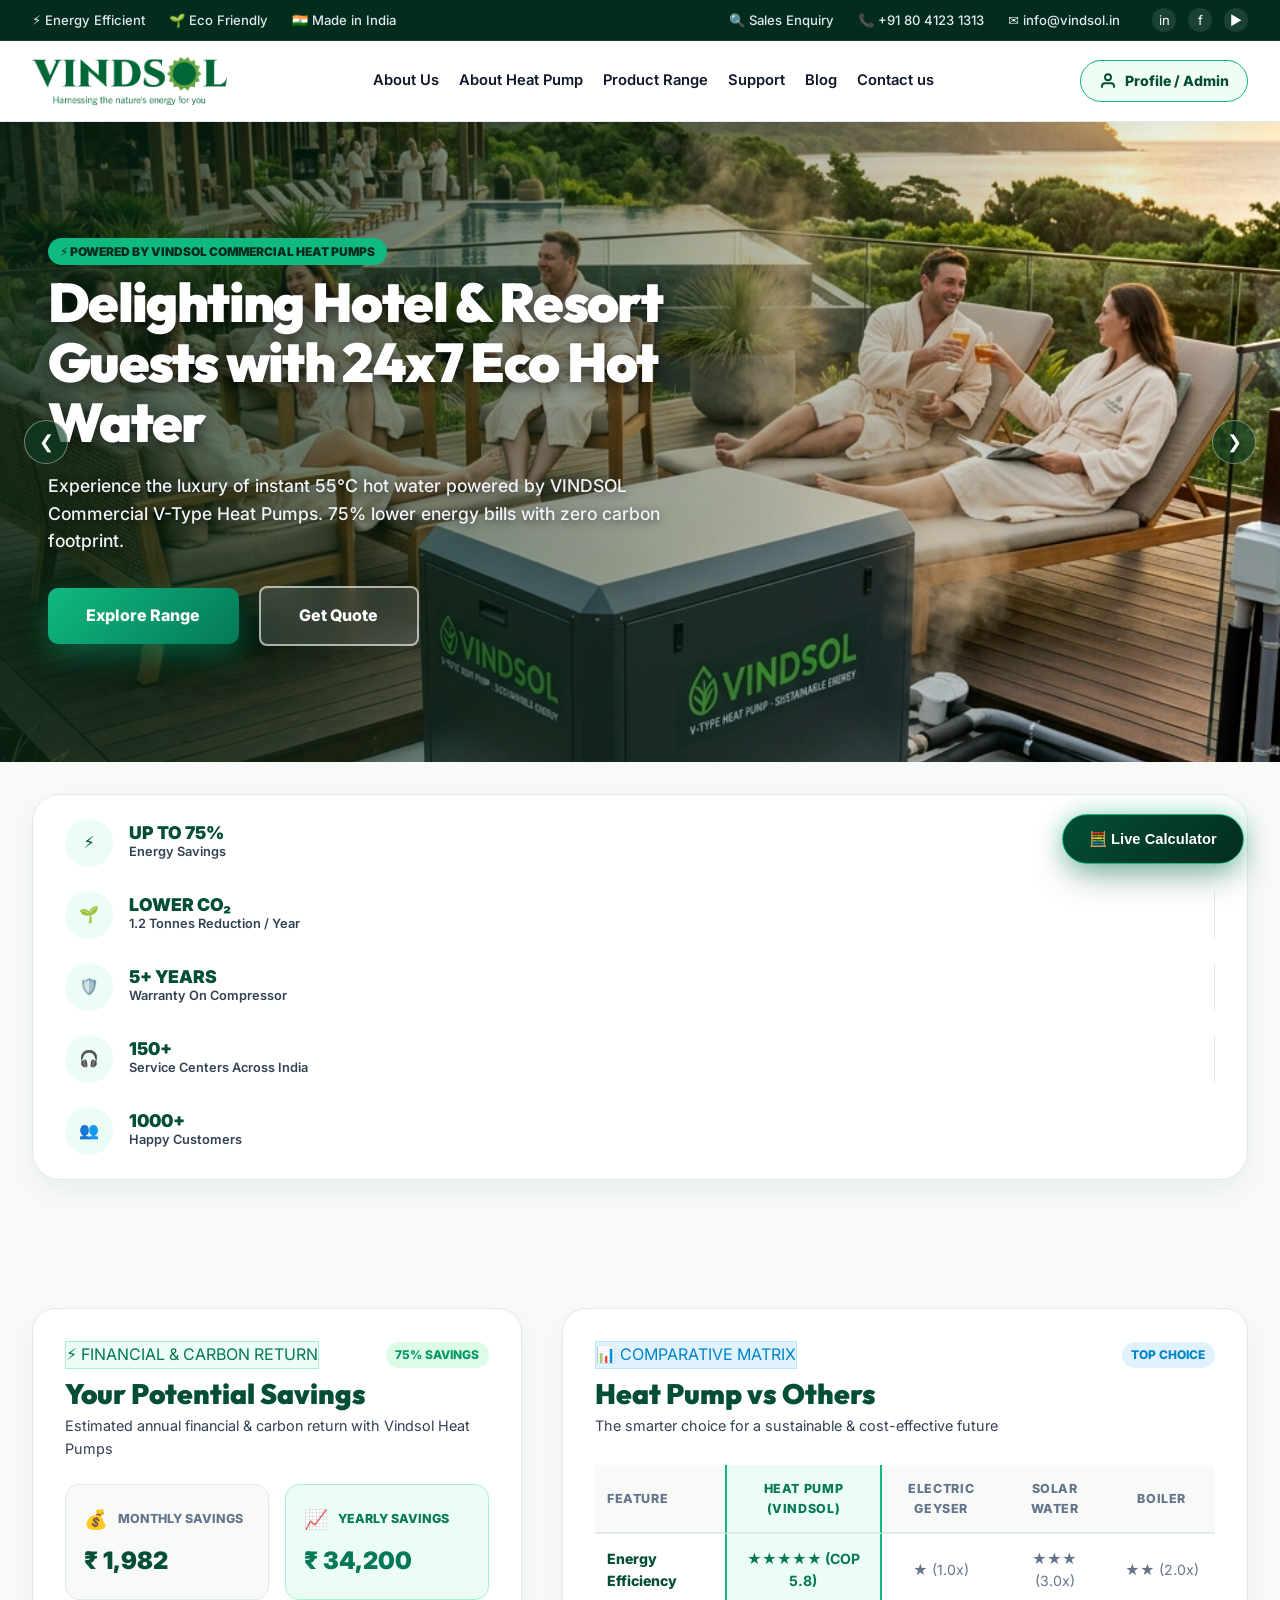
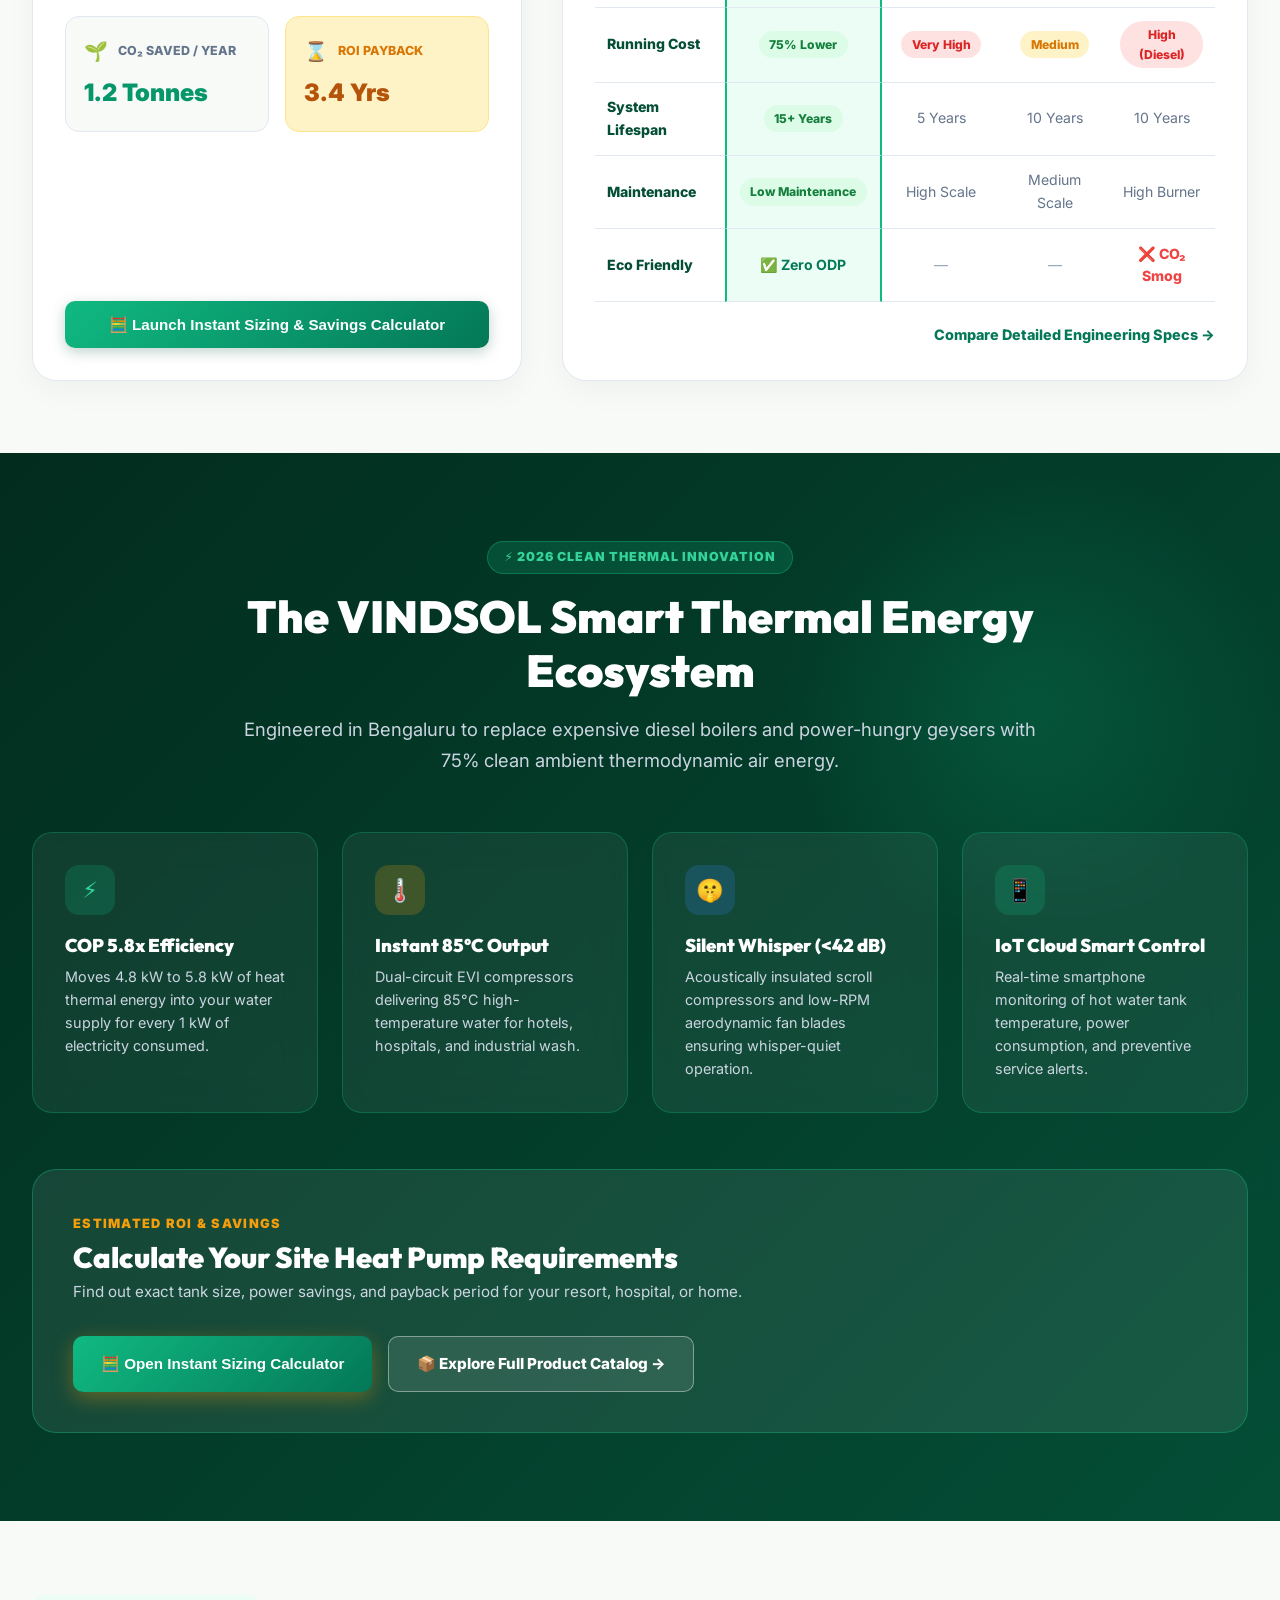
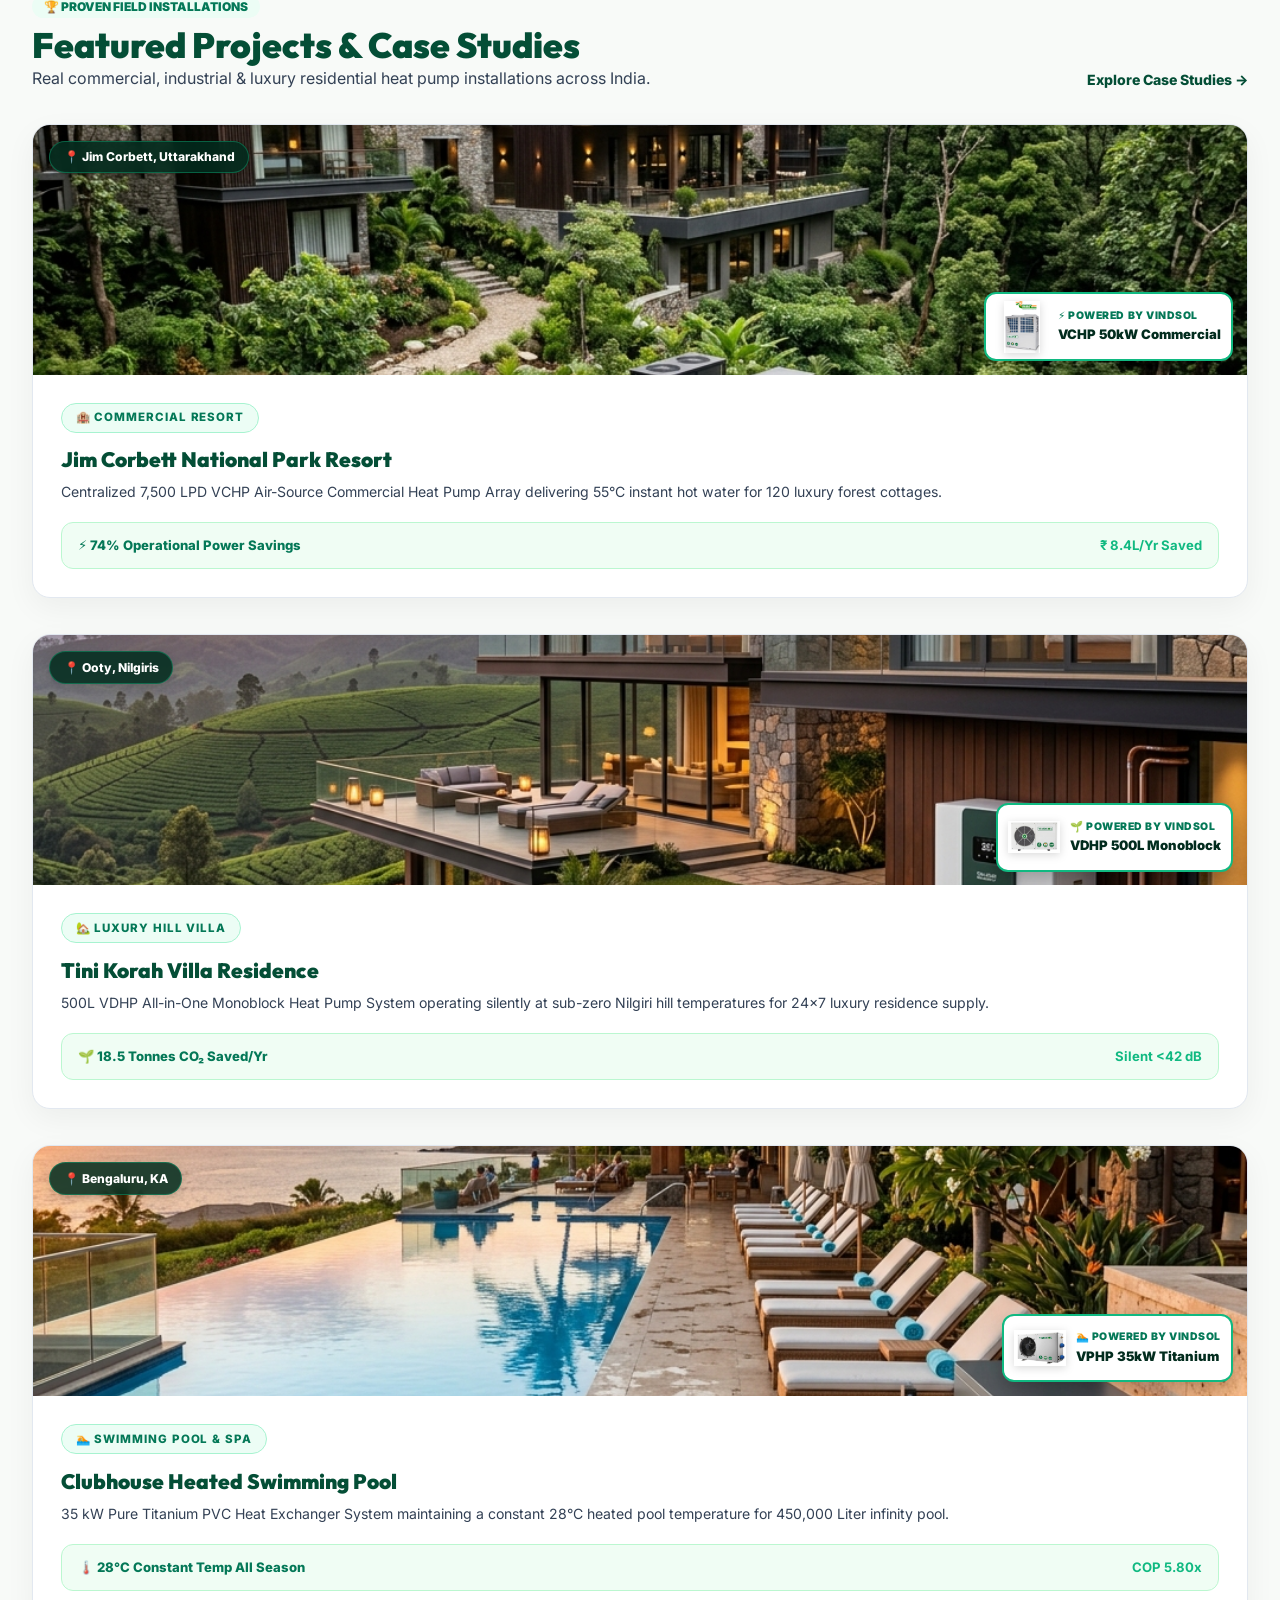
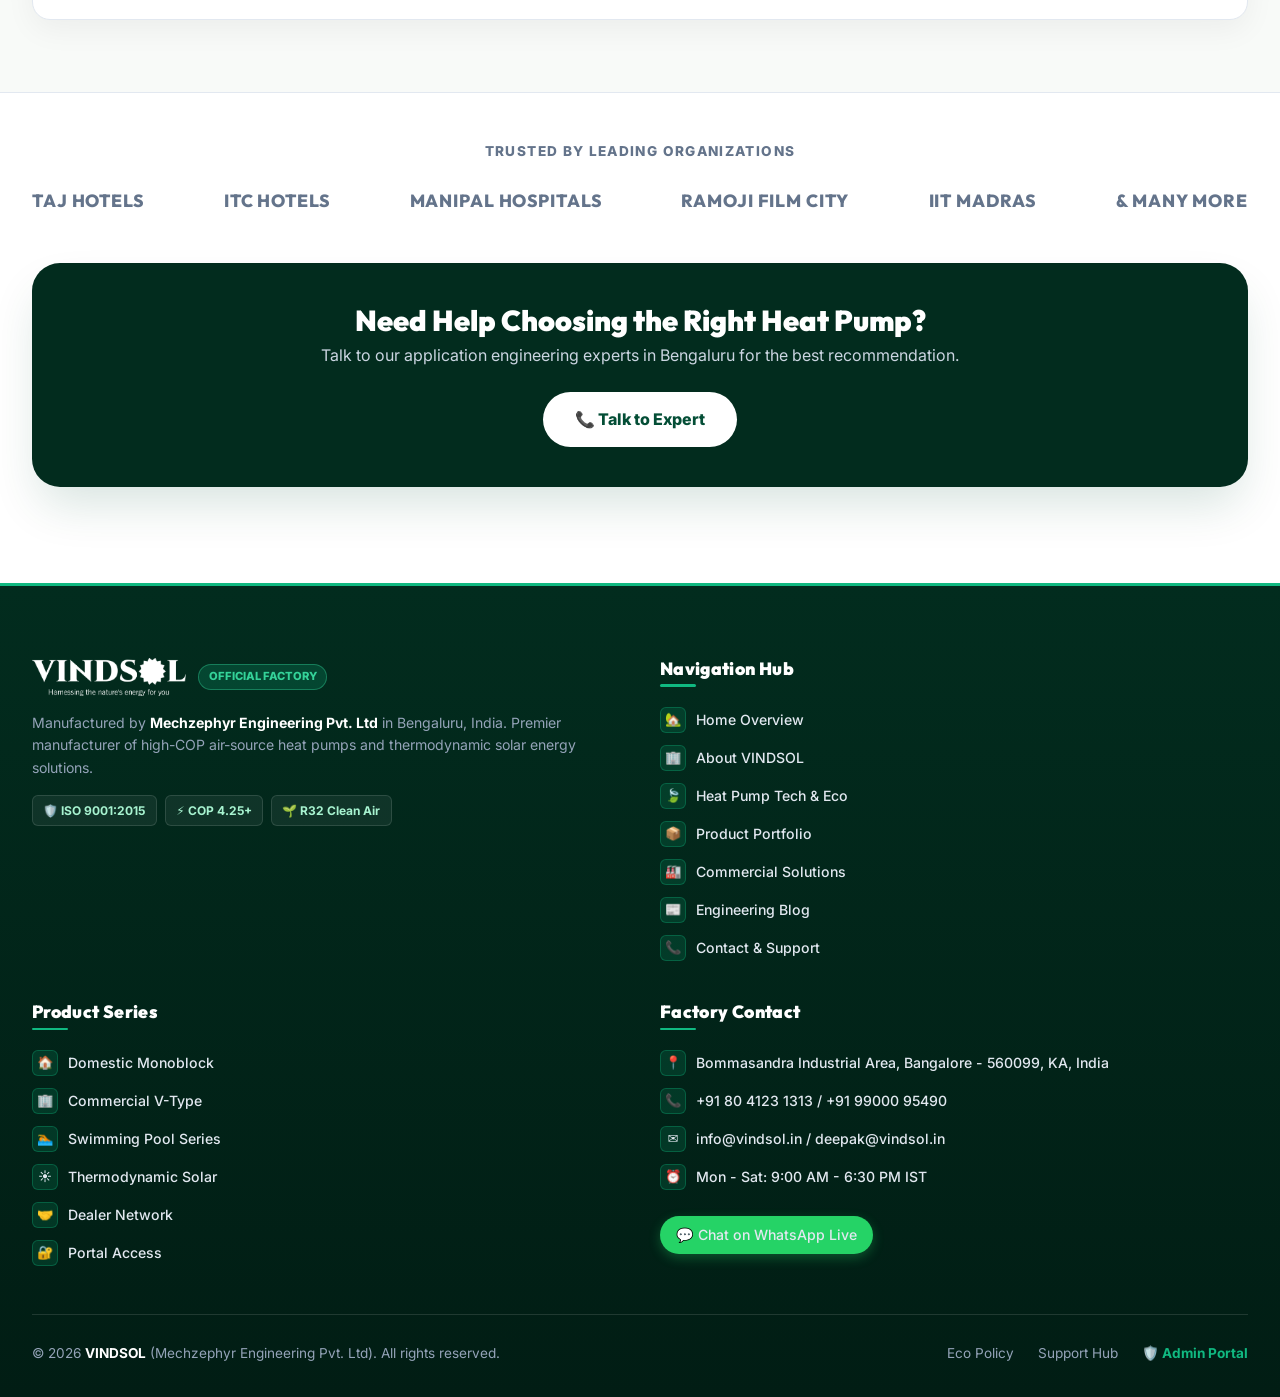
==== commit edc7c640: "Redesign sitewide footer with 2026 modern aesthetic, high contrast titles, and mini icons for all li" ====
--- a/index.html
+++ b/index.html
@@ -968,58 +968,108 @@
   <!-- =========================================================================
        FOOTER
        ========================================================================= -->
+  <!-- =========================================================================
+       GLOBAL 2026 CLEAN-TECH FOOTER
+       ========================================================================= -->
   <footer class="footer">
     <div class="container">
       <div class="footer-grid">
-        <div>
-          <div class="logo-brand" style="margin-bottom: 1.25rem;">
-            <img src="assets/images/vindsol-official-logo.png" alt="Vindsol Logo" style="height: 42px;">
-            <div class="logo-text-group">
-              <span class="logo-title" style="color: #FFFFFF;">vind<span style="color: #4ADE80;">sol</span></span>
-              <span class="logo-sub" style="color: #94A3B8;">HEAT PUMP SOLUTIONS</span>
-            </div>
-          </div>
-          <p style="color: #94A3B8; font-size: 0.88rem; line-height: 1.6;">
-            Manufactured by Mechzephyr Engineering Pvt. Ltd in Bengaluru, India. Leading manufacturer of energy efficient air-source heat pumps &amp; thermodynamic solar systems.
+        
+        <!-- Column 1: Brand & Enterprise Information -->
+        <div>
+          <div style="display: flex; align-items: center; gap: 0.75rem; margin-bottom: 1rem;">
+            <img src="assets/images/vindsol-official-logo.png" alt="VINDSOL Logo" style="height: 38px; filter: brightness(0) invert(1);">
+            <span style="background: rgba(16, 185, 129, 0.2); color: #34D399; font-size: 0.7rem; font-weight: 800; padding: 0.2rem 0.6rem; border-radius: 99px; border: 1px solid rgba(52, 211, 153, 0.4); text-transform: uppercase;">
+              OFFICIAL FACTORY
+            </span>
+          </div>
+          <p style="color: #94A3B8; font-size: 0.88rem; line-height: 1.6; margin-bottom: 1rem;">
+            Manufactured by <strong style="color: #FFFFFF;">Mechzephyr Engineering Pvt. Ltd</strong> in Bengaluru, India. Premier manufacturer of high-COP air-source heat pumps and thermodynamic solar energy solutions.
           </p>
-        </div>
-
-        <div>
-          <h4 class="footer-col-title">Navigation</h4>
+          <div class="footer-trust-badges">
+            <span class="footer-badge-item">🛡️ ISO 9001:2015</span>
+            <span class="footer-badge-item">⚡ COP 4.25+</span>
+            <span class="footer-badge-item">🌱 R32 Clean Air</span>
+          </div>
+        </div>
+
+        <!-- Column 2: Navigation Hub (Icons for ALL Lines) -->
+        <div>
+          <h4 class="footer-col-title">Navigation Hub</h4>
           <ul class="footer-links">
-            <li><a href="index.html">Home</a></li>
-            <li><a href="products.html">Products</a></li>
-            <li><a href="applications.html">Solutions</a></li>
-            <li><a href="#calculator">Savings Calculator</a></li>
-            <li><a href="about.html">About Us</a></li>
-            <li><a href="contact.html">Contact Us</a></li>
+            <li><a href="index.html"><span class="footer-icon-badge">🏡</span> Home Overview</a></li>
+            <li><a href="about.html"><span class="footer-icon-badge">🏢</span> About VINDSOL</a></li>
+            <li><a href="sustainability.html"><span class="footer-icon-badge">🍃</span> Heat Pump Tech &amp; Eco</a></li>
+            <li><a href="products.html"><span class="footer-icon-badge">📦</span> Product Portfolio</a></li>
+            <li><a href="applications.html"><span class="footer-icon-badge">🏭</span> Commercial Solutions</a></li>
+            <li><a href="blog.html"><span class="footer-icon-badge">📰</span> Engineering Blog</a></li>
+            <li><a href="contact.html"><span class="footer-icon-badge">📞</span> Contact &amp; Support</a></li>
           </ul>
         </div>
 
-        <div>
-          <h4 class="footer-col-title">Product Ranges</h4>
+        <!-- Column 3: Heat Pump Series (Icons for ALL Lines) -->
+        <div>
+          <h4 class="footer-col-title">Product Series</h4>
           <ul class="footer-links">
-            <li><a href="products.html#domestic">Domestic Monoblock Series</a></li>
-            <li><a href="products.html#commercial">Commercial V-Type Series</a></li>
-            <li><a href="products.html#pool">Swimming Pool Titanium</a></li>
-            <li><a href="products.html#solar">Thermodynamic Solar</a></li>
+            <li><a href="products.html#domestic"><span class="footer-icon-badge">🏠</span> Domestic Monoblock</a></li>
+            <li><a href="products.html#commercial"><span class="footer-icon-badge">🏢</span> Commercial V-Type</a></li>
+            <li><a href="products.html#pool"><span class="footer-icon-badge">🏊</span> Swimming Pool Series</a></li>
+            <li><a href="products.html#solar"><span class="footer-icon-badge">☀️</span> Thermodynamic Solar</a></li>
+            <li><a href="partner.html"><span class="footer-icon-badge">🤝</span> Dealer Network</a></li>
+            <li><a href="profile.html"><span class="footer-icon-badge">🔐</span> Portal Access</a></li>
           </ul>
         </div>
 
-        <div>
-          <h4 class="footer-col-title">Factory Address</h4>
-          <p style="color: #94A3B8; font-size: 0.9rem; line-height: 1.6;">
-            Bommasandra Industrial Area, Bangalore - 560099, Karnataka, India<br>
-            Phone: +91 80 4123 1313 / +91 9900095490<br>
-            Email: info@vindsol.in / deepak@vindsol.in
-          </p>
-        </div>
-      </div>
-
+        <!-- Column 4: Factory Contact & Live Help (Icons for ALL Lines) -->
+        <div>
+          <h4 class="footer-col-title">Factory Contact</h4>
+          <ul class="footer-links">
+            <li>
+              <div class="footer-contact-item">
+                <span class="footer-icon-badge">📍</span>
+                <span>Bommasandra Industrial Area, Bangalore - 560099, KA, India</span>
+              </div>
+            </li>
+            <li>
+              <a href="tel:+918041231313">
+                <span class="footer-icon-badge">📞</span>
+                <span>+91 80 4123 1313 / +91 99000 95490</span>
+              </a>
+            </li>
+            <li>
+              <a href="mailto:info@vindsol.in">
+                <span class="footer-icon-badge">✉️</span>
+                <span>info@vindsol.in / deepak@vindsol.in</span>
+              </a>
+            </li>
+            <li>
+              <div class="footer-contact-item">
+                <span class="footer-icon-badge">⏰</span>
+                <span>Mon - Sat: 9:00 AM - 6:30 PM IST</span>
+              </div>
+            </li>
+            <li style="margin-top: 0.4rem;">
+              <a href="https://wa.me/919900095490" target="_blank" class="footer-wa-pill">
+                💬 Chat on WhatsApp Live
+              </a>
+            </li>
+          </ul>
+        </div>
+
+      </div>
+
+      <!-- Footer Bottom -->
       <div class="footer-bottom">
-        <span>&copy; 2026 VINDSOL (Mechzephyr Engineering Pvt. Ltd). All rights reserved.</span>
-        <span>Made in Bengaluru, India</span>
-      </div>
+        <div>
+          &copy; 2026 <strong style="color: #FFFFFF;">VINDSOL</strong> (Mechzephyr Engineering Pvt. Ltd). All rights reserved.
+        </div>
+        <div style="display: flex; gap: 1.5rem; align-items: center;">
+          <a href="sustainability.html" style="color: #94A3B8; text-decoration: none;">Eco Policy</a>
+          <a href="support.html" style="color: #94A3B8; text-decoration: none;">Support Hub</a>
+          <a href="admin.html" style="color: #10B981; font-weight: 700; text-decoration: none;">🛡️ Admin Portal</a>
+        </div>
+      </div>
+
     </div>
   </footer>
 
--- a/css/style.css
+++ b/css/style.css
@@ -2181,46 +2181,145 @@
 }
 
 /* ==========================================================================
-   FOOTER
+   FOOTER (2026 MODERN ALIGNED CLEAN-TECH DESIGN)
    ========================================================================== */
 .footer {
-  background-color: #071F12;
-  color: #94A3B8;
+  background: linear-gradient(180deg, #022C1E 0%, #011D14 100%);
+  color: #CBD5E1;
   padding: 4.5rem 0 2rem 0;
   font-size: 0.9rem;
+  border-top: 3px solid #10B981;
+  position: relative;
+  overflow: hidden;
 }
 
 .footer-grid {
   display: grid;
-  grid-template-columns: 1.5fr 1fr 1fr 1.25fr;
-  gap: 3rem;
-  margin-bottom: 3.5rem;
+  grid-template-columns: 1.4fr 1fr 1.1fr 1.25fr;
+  gap: 2.5rem;
+  margin-bottom: 3rem;
+  align-items: start;
 }
 
 .footer-col-title {
   font-size: 1.1rem;
-  font-weight: 800;
-  color: #FFFFFF;
-  margin-bottom: 1.2rem;
+  font-weight: 900;
+  color: #FFFFFF !important;
+  margin-bottom: 1.25rem;
+  letter-spacing: 0.02em;
+  display: flex;
+  align-items: center;
+  gap: 0.5rem;
+  position: relative;
+  padding-bottom: 0.5rem;
+}
+
+.footer-col-title::after {
+  content: '';
+  position: absolute;
+  bottom: 0;
+  left: 0;
+  width: 36px;
+  height: 2.5px;
+  background: #10B981;
+  border-radius: 2px;
 }
 
 .footer-links {
   list-style: none;
   display: flex;
   flex-direction: column;
-  gap: 0.65rem;
+  gap: 0.75rem;
+  padding: 0;
+  margin: 0;
+}
+
+.footer-links li {
+  display: flex;
+  align-items: center;
+}
+
+.footer-links a, .footer-contact-item {
+  color: #E2E8F0 !important;
+  text-decoration: none;
+  display: inline-flex;
+  align-items: center;
+  gap: 0.6rem;
+  font-size: 0.88rem;
+  font-weight: 500;
+  transition: all 0.25 ease;
+  line-height: 1.5;
 }
 
 .footer-links a:hover {
-  color: #4ADE80;
+  color: #34D399 !important;
+  transform: translateX(4px);
+}
+
+.footer-icon-badge {
+  display: inline-flex;
+  align-items: center;
+  justify-content: center;
+  width: 26px;
+  height: 26px;
+  border-radius: 6px;
+  background: rgba(16, 185, 129, 0.15);
+  border: 1px solid rgba(16, 185, 129, 0.3);
+  font-size: 0.82rem;
+  flex-shrink: 0;
+}
+
+.footer-wa-pill {
+  display: inline-flex;
+  align-items: center;
+  gap: 0.5rem;
+  background: #25D366;
+  color: #FFFFFF !important;
+  font-weight: 800;
+  font-size: 0.82rem;
+  padding: 0.5rem 1rem;
+  border-radius: 99px;
+  text-decoration: none;
+  box-shadow: 0 4px 12px rgba(37, 211, 102, 0.3);
+  transition: transform 0.2s ease;
+  margin-top: 0.5rem;
+}
+
+.footer-wa-pill:hover {
+  transform: translateY(-2px);
+  background: #20BA5A;
+}
+
+.footer-trust-badges {
+  display: flex;
+  flex-wrap: wrap;
+  gap: 0.5rem;
+  margin-top: 1rem;
+}
+
+.footer-badge-item {
+  background: rgba(255, 255, 255, 0.06);
+  border: 1px solid rgba(255, 255, 255, 0.12);
+  border-radius: 6px;
+  padding: 0.3rem 0.65rem;
+  font-size: 0.75rem;
+  font-weight: 700;
+  color: #A7F3D0;
+  display: inline-flex;
+  align-items: center;
+  gap: 0.35rem;
 }
 
 .footer-bottom {
-  border-top: 1px solid rgba(255, 255, 255, 0.1);
-  padding-top: 2rem;
+  border-top: 1px solid rgba(255, 255, 255, 0.12);
+  padding-top: 1.75rem;
   display: flex;
   justify-content: space-between;
+  align-items: center;
+  flex-wrap: wrap;
+  gap: 1rem;
   font-size: 0.85rem;
+  color: #94A3B8;
 }
 
 /* Responsive Media Queries */
